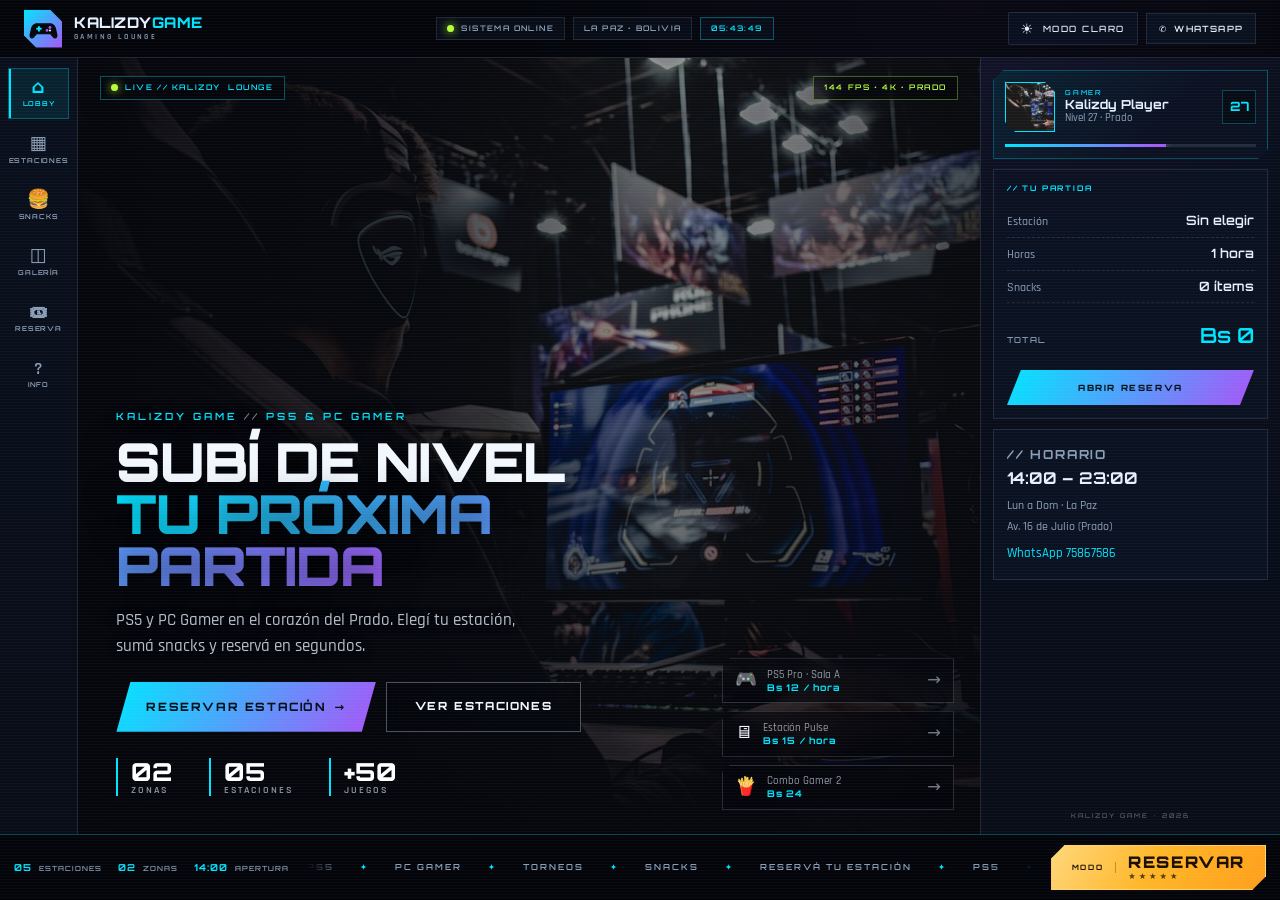
==== index.html @ 3ab49027 "Add files via upload" ====
<!DOCTYPE html>
<html lang="es">
<head>
  <meta charset="UTF-8">
  <meta name="viewport" content="width=device-width, initial-scale=1.0">
  <title>Kalizdy Game | PS5 &amp; PC Gamer</title>
  <meta name="description" content="Kalizdy Game: PS5 y PC Gamer en el Prado, La Paz. Reservá tu estación y sumá snacks.">

  <link rel="preconnect" href="https://fonts.googleapis.com">
  <link rel="preconnect" href="https://fonts.gstatic.com" crossorigin>
  <link href="https://fonts.googleapis.com/css2?family=Orbitron:wght@500;600;700;800;900&family=Rajdhani:wght@400;500;600;700&display=swap" rel="stylesheet">

  <!-- Estructura: index.html + styles.css + script.js -->
  <link rel="stylesheet" href="styles.css">
</head>
<body>

  <div class="lobby">

    <!-- ================= TOP BAR ================= -->
    <header class="lobby-top">
      <a class="brand lobby-brand" href="#" id="brandHome" aria-label="Kalizdy Game - Lobby">
        <span class="brand__mark" aria-hidden="true">
          <svg viewBox="0 0 48 48" width="48" height="48" role="img">
            <path d="M14 16h20c5 0 8.6 3.8 9.6 8.7l2 9.4c.9 4.2-3.4 7.2-6.6 4.2L34.4 33H13.6L9 38.3c-3.2 3-7.5 0-6.6-4.2l2-9.4C5.4 19.8 9 16 14 16Z" fill="#05070d"/>
            <rect x="12.5" y="23" width="9" height="3" rx="1.5" fill="#00e5ff"/>
            <rect x="15.5" y="20" width="3" height="9" rx="1.5" fill="#00e5ff"/>
            <circle cx="34" cy="22.5" r="2.2" fill="#a855f7"/>
            <circle cx="29.5" cy="27" r="2.2" fill="#a855f7"/>
            <circle cx="34" cy="27" r="1.6" fill="#e6f1ff"/>
          </svg>
        </span>
        <span class="brand__text">Kalizdy<span>Game</span> <small>Gaming Lounge</small></span>
      </a>

      <div class="lobby-top__status">
        <span class="top-chip"><i class="status-dot" aria-hidden="true"></i> SISTEMA ONLINE</span>
        <span class="top-chip top-chip--soft">LA PAZ · BOLIVIA</span>
        <span class="top-chip top-chip--clock" id="reloj">--:--:--</span>
      </div>

      <div class="lobby-top__actions">
        <button type="button" class="theme-toggle lobby-theme" id="themeToggle" aria-pressed="false">
          <span class="theme-toggle__icon" aria-hidden="true">☀</span>
          <span class="theme-toggle__label">Modo claro</span>
        </button>
        <a class="lobby-wa" href="https://wa.me/59175867586" target="_blank" rel="noopener">
          <span aria-hidden="true">✆</span>
          <span class="lobby-wa__text">WhatsApp</span>
        </a>
      </div>
    </header>

    <!-- ================= RAIL IZQUIERDO ================= -->
    <nav class="lobby-rail" aria-label="Menú principal del lobby">
      <button type="button" class="rail-btn is-active" data-panel="inicio" aria-pressed="true">
        <span class="rail-btn__icon" aria-hidden="true">⌂</span>
        <span class="rail-btn__label">Lobby</span>
      </button>

      <button type="button" class="rail-btn" data-panel="estaciones" aria-pressed="false">
        <span class="rail-btn__icon" aria-hidden="true">▦</span>
        <span class="rail-btn__label">Estaciones</span>
      </button>

      <button type="button" class="rail-btn" data-panel="snacks" aria-pressed="false">
        <span class="rail-btn__icon" aria-hidden="true">🍔</span>
        <span class="rail-btn__label">Snacks</span>
        <span class="rail-btn__badge" id="railSnackCount">0</span>
      </button>

      <button type="button" class="rail-btn" data-panel="galeria" aria-pressed="false">
        <span class="rail-btn__icon" aria-hidden="true">◫</span>
        <span class="rail-btn__label">Galería</span>
      </button>

      <button type="button" class="rail-btn" data-panel="reserva" aria-pressed="false">
        <span class="rail-btn__icon" aria-hidden="true">🎟</span>
        <span class="rail-btn__label">Reserva</span>
      </button>

      <button type="button" class="rail-btn" data-panel="info" aria-pressed="false">
        <span class="rail-btn__icon" aria-hidden="true">?</span>
        <span class="rail-btn__label">Info</span>
      </button>
    </nav>

    <!-- ================= ESCENARIO CENTRAL ================= -->
    <main class="lobby-stage" id="inicio">
      <div class="stage-bg" aria-hidden="true">
        <img src="hero.jpg" alt="">
        <span class="stage-bg__grid"></span>
      </div>

      <span class="stage-hud stage-hud--tl"><i class="status-dot"></i> LIVE // KALIZDY<span class="hud-extra"> LOUNGE</span></span>
      <span class="stage-hud stage-hud--tr">144 FPS · 4K · PRADO</span>

      <div class="stage-content">
        <p class="eyebrow">Kalizdy Game <span>//</span> PS5 &amp; PC Gamer</p>
        <h1>Subí de nivel<br><span class="grad">tu próxima partida</span></h1>
        <p class="stage-lead">
          PS5 y PC Gamer en el corazón del Prado. Elegí tu estación,
          sumá snacks y reservá en segundos.
        </p>

        <div class="stage-actions">
          <button type="button" class="btn btn--lg" data-open-panel="reserva">
            Reservar estación <span aria-hidden="true">→</span>
          </button>
          <button type="button" class="btn btn--ghost" data-open-panel="estaciones">
            Ver estaciones
          </button>
        </div>

        <ul class="stage-stats">
          <li><strong>02</strong><span>Zonas</span></li>
          <li><strong>05</strong><span>Estaciones</span></li>
          <li><strong>+50</strong><span>Juegos</span></li>
        </ul>
      </div>

      <!-- Accesos rápidos flotantes -->
      <div class="stage-quick" aria-label="Accesos rápidos">
        <button type="button" class="stage-quick__card" data-open-panel="estaciones">
          <span class="stage-quick__icon" aria-hidden="true">🎮</span>
          <span class="stage-quick__body">
            <small>PS5 Pro · Sala A</small>
            <strong>Bs 12 / hora</strong>
          </span>
          <span class="stage-quick__go" aria-hidden="true">→</span>
        </button>

        <button type="button" class="stage-quick__card" data-open-panel="estaciones">
          <span class="stage-quick__icon" aria-hidden="true">🖥</span>
          <span class="stage-quick__body">
            <small>Estación Pulse</small>
            <strong>Bs 15 / hora</strong>
          </span>
          <span class="stage-quick__go" aria-hidden="true">→</span>
        </button>

        <button type="button" class="stage-quick__card" data-open-panel="snacks">
          <span class="stage-quick__icon" aria-hidden="true">🍟</span>
          <span class="stage-quick__body">
            <small>Combo Gamer 2</small>
            <strong>Bs 24</strong>
          </span>
          <span class="stage-quick__go" aria-hidden="true">→</span>
        </button>
      </div>
    </main>

    <!-- ================= PANEL LATERAL DERECHO ================= -->
    <aside class="lobby-side" aria-label="Tu partida y datos del local">
      <section class="side-player">
        <div class="side-player__ava">
          <img src="hero.jpg" alt="">
        </div>
        <div class="side-player__meta">
          <small>GAMER</small>
          <strong>Kalizdy Player</strong>
          <span>Nivel 27 · Prado</span>
        </div>
        <span class="side-player__lvl" aria-hidden="true">27</span>
        <div class="side-player__xp" aria-hidden="true"><span style="width: 64%"></span></div>
      </section>

      <section class="side-block">
        <p class="side-block__title">// Tu partida</p>
        <ul class="side-order">
          <li><span>Estación</span><strong id="sideEstacion">Sin elegir</strong></li>
          <li><span>Horas</span><strong id="sideHoras">1 hora</strong></li>
          <li><span>Snacks</span><strong id="sideSnacks">0 ítems</strong></li>
          <li class="side-order__total"><span>Total</span><strong id="sideTotal">Bs 0</strong></li>
        </ul>
        <button type="button" class="btn btn--block side-block__cta" data-open-panel="reserva">
          Abrir reserva
        </button>
      </section>

      <section class="side-block side-block--hours">
        <p class="side-block__title">// Horario</p>
        <strong class="side-hours">14:00 – 23:00</strong>
        <p>Lun a Dom · La Paz</p>
        <p>Av. 16 de Julio (Prado)</p>
        <a href="https://wa.me/59175867586" target="_blank" rel="noopener">WhatsApp 75867586</a>
      </section>

      <p class="side-footer">KALIZDY GAME · 2026</p>
    </aside>

    <!-- ================= BARRA INFERIOR ================= -->
    <footer class="lobby-bottom">
      <div class="bottom-meta">
        <span><b>05</b> Estaciones</span>
        <span><b>02</b> Zonas</span>
        <span><b>14:00</b> Apertura</span>
      </div>

      <div class="bottom-ticker" aria-hidden="true">
        <div class="bottom-ticker__track">
          <span>PS5</span><i>✦</i><span>PC GAMER</span><i>✦</i><span>TORNEOS</span><i>✦</i><span>SNACKS</span><i>✦</i><span>RESERVÁ TU ESTACIÓN</span><i>✦</i>
          <span>PS5</span><i>✦</i><span>PC GAMER</span><i>✦</i><span>TORNEOS</span><i>✦</i><span>SNACKS</span><i>✦</i><span>RESERVÁ TU ESTACIÓN</span><i>✦</i>
        </div>
      </div>

      <button type="button" class="bottom-cta" data-open-panel="reserva">
        <span class="bottom-cta__side">Modo</span>
        <span class="bottom-cta__body">
          <span class="bottom-cta__main">Reservar</span>
          <span class="bottom-cta__stars" aria-hidden="true">★★★★★</span>
        </span>
      </button>
    </footer>

  </div>

  <!-- ================= CAPA DE PANELES ================= -->
  <div class="panel-layer" id="panelLayer" aria-hidden="true">
    <div class="panel-layer__backdrop" data-close-panel aria-hidden="true"></div>

    <!-- ---------- PANEL ESTACIONES ---------- -->
    <section class="panel panel--estaciones" id="panel-estaciones" role="dialog" aria-modal="true" aria-labelledby="panelEstacionesTitle" aria-hidden="true">
      <header class="panel__head">
        <div>
          <p class="eyebrow">01 <span>//</span> Selector</p>
          <h2 id="panelEstacionesTitle">Elegí tu <span class="grad">zona</span></h2>
        </div>
        <div class="panel__head-actions">
          <button type="button" class="panel__close" data-close-panel aria-label="Cerrar panel">×</button>
        </div>
      </header>

      <div class="panel__body">
        <div id="consolas">
          <div class="panel-toolbar">
            <div class="console-tabs" role="group" aria-label="Filtrar por tipo de consola">
              <button type="button" class="btn-console is-active" data-cat="all" aria-pressed="true">Todo</button>
              <button type="button" class="btn-console" data-cat="ps5" aria-pressed="false">PS5</button>
              <button type="button" class="btn-console" data-cat="pc" aria-pressed="false">PC Gamer</button>
            </div>

            <div class="zona-badge">
              <span class="zona-badge__icon" id="zonaIcon">🎲</span>
              <span class="zona-badge__text">
                <small>Zona seleccionada</small>
                <strong id="zonaLabel">Todas las estaciones</strong>
              </span>
            </div>
          </div>

          <div class="equipos-grid" id="equiposGrid">

            <article class="equipo-card" data-cat="ps5">
              <div class="equipo-card__media">
                <img src="ps5.jpg" alt="Jugadores con controles de PS5 frente a la pantalla" loading="lazy">
                <span class="equipo-card__tag tag--ps5">PS5</span>
                <span class="equipo-card__lvl">LVL 01</span>
              </div>
              <div class="equipo-card__body">
                <h3>PS5 Pro · Sala A</h3>
                <p>4K a 120 Hz, dos controles DualSense y sofá para dos jugadores.</p>
                <div class="equipo-card__foot">
                  <span class="precio"><span class="precio__cur">Bs</span> 12 <small>/ hora</small></span>
                </div>
                <div class="equipo-card__acciones">
                  <button type="button" class="btn-detalles" aria-expanded="false">Ficha <span class="btn-detalles__sign">+</span></button>
                  <button type="button" class="btn-alquilar" data-estacion="PS5 Pro · Sala A" data-precio="12">Alquilar hora</button>
                </div>
                <div class="equipo-detalles">
                  <div class="spec-grid">
                    <div class="spec"><span>Resolución</span><strong>4K · 120 Hz</strong></div>
                    <div class="spec"><span>Controles</span><strong>2 DualSense</strong></div>
                    <div class="spec"><span>Pantalla</span><strong>55" LED</strong></div>
                    <div class="spec"><span>Incluye</span><strong>1 juego a elección</strong></div>
                  </div>
                  <p class="equipo-detalles__nota">Ideal para FIFA, Spider-Man y juegos de historia.</p>
                </div>
              </div>
            </article>

            <article class="equipo-card" data-cat="ps5">
              <div class="equipo-card__media">
                <img src="ps5-setup.jpg" alt="Consola PS5 y monitor con Warzone" loading="lazy">
                <span class="equipo-card__tag tag--ps5">PS5</span>
                <span class="equipo-card__lvl">LVL 02</span>
              </div>
              <div class="equipo-card__body">
                <h3>PS5 Slim · Sala B</h3>
                <p>Setup compacto para partidas rápidas con amigos.</p>
                <div class="equipo-card__foot">
                  <span class="precio"><span class="precio__cur">Bs</span> 10 <small>/ hora</small></span>
                </div>
                <div class="equipo-card__acciones">
                  <button type="button" class="btn-detalles" aria-expanded="false">Ficha <span class="btn-detalles__sign">+</span></button>
                  <button type="button" class="btn-alquilar" data-estacion="PS5 Slim · Sala B" data-precio="10">Alquilar hora</button>
                </div>
                <div class="equipo-detalles">
                  <div class="spec-grid">
                    <div class="spec"><span>Resolución</span><strong>4K · 60 Hz</strong></div>
                    <div class="spec"><span>Controles</span><strong>2 DualSense</strong></div>
                    <div class="spec"><span>Pantalla</span><strong>43" LED</strong></div>
                    <div class="spec"><span>Incluye</span><strong>2 juegos de fiesta</strong></div>
                  </div>
                  <p class="equipo-detalles__nota">Perfecta para torneos de EA FC y Mortal Kombat.</p>
                </div>
              </div>
            </article>

            <article class="equipo-card" data-cat="pc">
              <div class="equipo-card__media">
                <img src="pc.jpg" alt="Setup de PC Gamer con dos monitores y RGB" loading="lazy">
                <span class="equipo-card__tag tag--pc">PC Gamer</span>
                <span class="equipo-card__lvl">LVL 03</span>
              </div>
              <div class="equipo-card__body">
                <h3>Estación Nova</h3>
                <p>La entrada perfecta al competitivo: fluido y listo para ranked.</p>
                <div class="equipo-card__foot">
                  <span class="precio"><span class="precio__cur">Bs</span> 8 <small>/ hora</small></span>
                </div>
                <div class="equipo-card__acciones">
                  <button type="button" class="btn-detalles" aria-expanded="false">Ficha <span class="btn-detalles__sign">+</span></button>
                  <button type="button" class="btn-alquilar" data-estacion="Estación Nova" data-precio="8">Alquilar hora</button>
                </div>
                <div class="equipo-detalles">
                  <div class="spec-grid">
                    <div class="spec"><span>Procesador</span><strong>Intel i5-13400F</strong></div>
                    <div class="spec"><span>Gráfica</span><strong>RTX 4060 8 GB</strong></div>
                    <div class="spec"><span>Memoria</span><strong>16 GB DDR5</strong></div>
                    <div class="spec"><span>Monitor</span><strong>24" · 165 Hz</strong></div>
                  </div>
                  <p class="equipo-detalles__nota">Incluye teclado mecánico, mouse 8K y headset.</p>
                </div>
              </div>
            </article>

            <article class="equipo-card" data-cat="pc">
              <div class="equipo-card__media">
                <img src="torneos.jpg" alt="Jugadores compitiendo en PCs en red" loading="lazy">
                <span class="equipo-card__tag tag--pc">PC Gamer</span>
                <span class="equipo-card__lvl">LVL 04</span>
              </div>
              <div class="equipo-card__body">
                <h3>Estación Titan</h3>
                <p>Potencia extra para shooters y battle royale sin perder fluidez.</p>
                <div class="equipo-card__foot">
                  <span class="precio"><span class="precio__cur">Bs</span> 12 <small>/ hora</small></span>
                </div>
                <div class="equipo-card__acciones">
                  <button type="button" class="btn-detalles" aria-expanded="false">Ficha <span class="btn-detalles__sign">+</span></button>
                  <button type="button" class="btn-alquilar" data-estacion="Estación Titan" data-precio="12">Alquilar hora</button>
                </div>
                <div class="equipo-detalles">
                  <div class="spec-grid">
                    <div class="spec"><span>Procesador</span><strong>Intel i7-13700F</strong></div>
                    <div class="spec"><span>Gráfica</span><strong>RTX 4070 12 GB</strong></div>
                    <div class="spec"><span>Memoria</span><strong>32 GB DDR5</strong></div>
                    <div class="spec"><span>Monitor</span><strong>27" · 240 Hz</strong></div>
                  </div>
                  <p class="equipo-detalles__nota">Incluye teclado mecánico, mouse 8K y headset.</p>
                </div>
              </div>
            </article>

            <article class="equipo-card" data-cat="pc">
              <div class="equipo-card__media">
                <img src="hero.jpg" alt="Gamer con headset en una PC de alto rendimiento" loading="lazy">
                <span class="equipo-card__tag tag--pc">PC Gamer</span>
                <span class="equipo-card__lvl">LVL 05</span>
              </div>
              <div class="equipo-card__body">
                <h3>Estación Pulse</h3>
                <p>El setup de los que no aceptan ni un frame de lag.</p>
                <div class="equipo-card__foot">
                  <span class="precio"><span class="precio__cur">Bs</span> 15 <small>/ hora</small></span>
                </div>
                <div class="equipo-card__acciones">
                  <button type="button" class="btn-detalles" aria-expanded="false">Ficha <span class="btn-detalles__sign">+</span></button>
                  <button type="button" class="btn-alquilar" data-estacion="Estación Pulse" data-precio="15">Alquilar hora</button>
                </div>
                <div class="equipo-detalles">
                  <div class="spec-grid">
                    <div class="spec"><span>Procesador</span><strong>Intel i9-14900F</strong></div>
                    <div class="spec"><span>Gráfica</span><strong>RTX 4080 16 GB</strong></div>
                    <div class="spec"><span>Memoria</span><strong>32 GB DDR5</strong></div>
                    <div class="spec"><span>Monitor</span><strong>27" · 360 Hz</strong></div>
                  </div>
                  <p class="equipo-detalles__nota">Incluye teclado óptico, mouse 8K y headset premium.</p>
                </div>
              </div>
            </article>

          </div>
        </div>
      </div>
    </section>

    <!-- ---------- PANEL SNACKS ---------- -->
    <section class="panel panel--snacks" id="panel-snacks" role="dialog" aria-modal="true" aria-labelledby="panelSnacksTitle" aria-hidden="true">
      <header class="panel__head">
        <div>
          <p class="eyebrow">02 <span>//</span> Snack Bar</p>
          <h2 id="panelSnacksTitle">Combo <span class="grad">Snacks</span></h2>
        </div>
        <div class="panel__head-actions">
          <div class="snack-summary" aria-live="polite">
            <span class="snack-summary__icon" aria-hidden="true">🛒</span>
            <span class="snack-summary__items"><strong id="snackCount">0</strong> ítems</span>
            <span class="snack-summary__total" id="snackTotal">Bs 0</span>
          </div>
          <button type="button" class="panel__close" data-close-panel aria-label="Cerrar panel">×</button>
        </div>
      </header>

      <div class="panel__body">
        <p class="panel-lead">Sumá bebidas y combos a tu mesa. El total se actualiza al instante.</p>

        <div class="snacks-layout">
          <div class="snacks-grid">

            <article class="snack" data-id="combo-gamer-1" data-price="18">
              <span class="snack__icon" aria-hidden="true">🍔</span>
              <div class="snack__info">
                <h3>Combo Gamer 1</h3>
                <p>Hamburguesa + refresco</p>
              </div>
              <span class="snack__price">Bs 18</span>
              <div class="snack__controls">
                <button type="button" class="qty-btn" data-action="minus" aria-label="Quitar Combo Gamer 1">−</button>
                <span class="qty" data-qty>0</span>
                <button type="button" class="qty-btn qty-btn--plus" data-action="plus" aria-label="Agregar Combo Gamer 1">+</button>
              </div>
            </article>

            <article class="snack" data-id="combo-gamer-2" data-price="24">
              <span class="snack__icon" aria-hidden="true">🍟</span>
              <div class="snack__info">
                <h3>Combo Gamer 2</h3>
                <p>Hamburguesa + papas + refresco</p>
              </div>
              <span class="snack__price">Bs 24</span>
              <div class="snack__controls">
                <button type="button" class="qty-btn" data-action="minus" aria-label="Quitar Combo Gamer 2">−</button>
                <span class="qty" data-qty>0</span>
                <button type="button" class="qty-btn qty-btn--plus" data-action="plus" aria-label="Agregar Combo Gamer 2">+</button>
              </div>
            </article>

            <article class="snack" data-id="combo-gamer-3" data-price="30">
              <span class="snack__icon" aria-hidden="true">🍗</span>
              <div class="snack__info">
                <h3>Combo Gamer 3</h3>
                <p>Alitas + papas + refresco</p>
              </div>
              <span class="snack__price">Bs 30</span>
              <div class="snack__controls">
                <button type="button" class="qty-btn" data-action="minus" aria-label="Quitar Combo Gamer 3">−</button>
                <span class="qty" data-qty>0</span>
                <button type="button" class="qty-btn qty-btn--plus" data-action="plus" aria-label="Agregar Combo Gamer 3">+</button>
              </div>
            </article>

            <article class="snack" data-id="nachos" data-price="12">
              <span class="snack__icon" aria-hidden="true">🧀</span>
              <div class="snack__info">
                <h3>Nachos Kalizdy</h3>
                <p>Queso, jalapeños y guacamole</p>
              </div>
              <span class="snack__price">Bs 12</span>
              <div class="snack__controls">
                <button type="button" class="qty-btn" data-action="minus" aria-label="Quitar Nachos Kalizdy">−</button>
                <span class="qty" data-qty>0</span>
                <button type="button" class="qty-btn qty-btn--plus" data-action="plus" aria-label="Agregar Nachos Kalizdy">+</button>
              </div>
            </article>

            <article class="snack" data-id="refresco" data-price="5">
              <span class="snack__icon" aria-hidden="true">🥤</span>
              <div class="snack__info">
                <h3>Refresco</h3>
                <p>Vaso grande con hielo</p>
              </div>
              <span class="snack__price">Bs 5</span>
              <div class="snack__controls">
                <button type="button" class="qty-btn" data-action="minus" aria-label="Quitar Refresco">−</button>
                <span class="qty" data-qty>0</span>
                <button type="button" class="qty-btn qty-btn--plus" data-action="plus" aria-label="Agregar Refresco">+</button>
              </div>
            </article>

            <article class="snack" data-id="cafe" data-price="3">
              <span class="snack__icon" aria-hidden="true">☕</span>
              <div class="snack__info">
                <h3>Café</h3>
                <p>Caliente o frío, para la madrugada</p>
              </div>
              <span class="snack__price">Bs 3</span>
              <div class="snack__controls">
                <button type="button" class="qty-btn" data-action="minus" aria-label="Quitar Café">−</button>
                <span class="qty" data-qty>0</span>
                <button type="button" class="qty-btn qty-btn--plus" data-action="plus" aria-label="Agregar Café">+</button>
              </div>
            </article>

          </div>

          <aside class="pedido-lateral" aria-live="polite">
            <p class="pedido-lateral__title"><i class="status-dot" aria-hidden="true"></i> Tu pedido</p>
            <ul class="pedido-lateral__list" id="pedidoSnacksLista">
              <li class="pedido-lateral__empty">Todavía no elegiste snacks.</li>
            </ul>
            <div class="pedido-lateral__total">
              <span>Total snacks</span>
              <strong id="pedidoSnacksTotal">Bs 0</strong>
            </div>
            <button type="button" class="btn btn--block" data-open-panel="reserva">Ir a reservar</button>
          </aside>
        </div>

        <p class="snacks-note">El total de snacks se paga al momento de la reserva.</p>
      </div>
    </section>

    <!-- ---------- PANEL GALERÍA ---------- -->
    <section class="panel panel--galeria" id="panel-galeria" role="dialog" aria-modal="true" aria-labelledby="panelGaleriaTitle" aria-hidden="true">
      <header class="panel__head">
        <div>
          <p class="eyebrow">03 <span>//</span> Galería</p>
          <h2 id="panelGaleriaTitle">Conocé <span class="grad">Kalizdy Game</span></h2>
        </div>
        <div class="panel__head-actions">
          <div class="carrusel__meta" aria-live="polite">
            <span id="slideActual">01</span> <i>/</i> <span id="slideTotal">05</span>
          </div>
          <button type="button" class="panel__close" data-close-panel aria-label="Cerrar panel">×</button>
        </div>
      </header>

      <div class="panel__body panel__body--galeria">
        <div class="carrusel" id="carrusel">
          <div class="carrusel__viewport">

            <article class="slide is-active">
              <img src="ps5.jpg" alt="Zona PS5 con dos jugadores y controles DualSense">
              <span class="slide__scan"></span>
              <div class="slide__caption">
                <span class="slide__index">01</span>
                <h3>Zona PS5</h3>
                <p>Dos controles, pantalla grande y tu FIFA de siempre.</p>
              </div>
            </article>

            <article class="slide">
              <img src="ps5-setup.jpg" alt="Consola PS5 con monitor y Warzone">
              <span class="slide__scan"></span>
              <div class="slide__caption">
                <span class="slide__index">02</span>
                <h3>Setup PS5</h3>
                <p>Warzone, 4K y sillón para la escuadra completa.</p>
              </div>
            </article>

            <article class="slide">
              <img src="pc.jpg" alt="Setup de PC Gamer con dos monitores y luces RGB">
              <span class="slide__scan"></span>
              <div class="slide__caption">
                <span class="slide__index">03</span>
                <h3>PC Gamer</h3>
                <p>Monitores de 240 Hz, teclado mecánico y RGB.</p>
              </div>
            </article>

            <article class="slide">
              <img src="torneos.jpg" alt="Jugadores compitiendo en una LAN">
              <span class="slide__scan"></span>
              <div class="slide__caption">
                <span class="slide__index">04</span>
                <h3>Torneos</h3>
                <p>Noches de LAN y competencia en pleno Prado.</p>
              </div>
            </article>

            <article class="slide">
              <img src="snacks.jpg" alt="Hamburguesas y refrescos del snack bar">
              <span class="slide__scan"></span>
              <div class="slide__caption">
                <span class="slide__index">05</span>
                <h3>Snack Bar</h3>
                <p>Combos, bebidas y energía para la madrugada.</p>
              </div>
            </article>

          </div>

          <button type="button" class="carrusel__btn carrusel__btn--prev" id="prevSlide" aria-label="Imagen anterior">‹</button>
          <button type="button" class="carrusel__btn carrusel__btn--next" id="nextSlide" aria-label="Imagen siguiente">›</button>

          <div class="carrusel__footer">
            <div class="carrusel__dots" id="carruselDots"></div>
            <div class="carrusel__progress"><span id="carruselProgress"></span></div>
          </div>
        </div>
      </div>
    </section>

    <!-- ---------- PANEL RESERVA ---------- -->
    <section class="panel panel--reserva" id="panel-reserva" role="dialog" aria-modal="true" aria-labelledby="panelReservaTitle" aria-hidden="true">
      <header class="panel__head">
        <div>
          <p class="eyebrow">04 <span>//</span> Reserva</p>
          <h2 id="panelReservaTitle">Asegurá tu <span class="grad">lugar</span></h2>
        </div>
        <div class="panel__head-actions">
          <button type="button" class="panel__close" data-close-panel aria-label="Cerrar panel">×</button>
        </div>
      </header>

      <div class="panel__body">
        <div class="reserva">

          <div class="reserva__info">
            <p class="eyebrow">// Check-in</p>
            <p class="reserva__lead">
              Elegí consola, fecha y hora. Te confirmamos la reserva al instante
              y te esperamos con el setup listo.
            </p>

            <ul class="reserva__list">
              <li><span aria-hidden="true">▸</span> Confirmación inmediata</li>
              <li><span aria-hidden="true">▸</span> Cambios gratis hasta 2 horas antes</li>
              <li><span aria-hidden="true">▸</span> Snacks y bebidas en el local</li>
            </ul>

            <div class="reserva__hours">
              <span>Horario</span>
              <strong>Lun a Dom · 14:00 – 23:00</strong>
            </div>

            <a class="btn btn--ghost reserva__wa" href="https://wa.me/59175867586" target="_blank" rel="noopener">
              WhatsApp 75867586
            </a>
          </div>

          <form class="reserva__form" id="reservaForm" novalidate>
            <div class="form-fields">
            <p class="form-title"><i class="status-dot" aria-hidden="true"></i> Calculadora de reserva</p>

            <div class="field">
              <label for="nombre">Nombre</label>
              <input type="text" id="nombre" name="nombre" placeholder="Tu nombre" autocomplete="name" maxlength="40" required>
              <span class="field-error" data-error-for="nombre"></span>
            </div>

            <div class="field">
              <label for="celular">Celular / WhatsApp</label>
              <input type="tel" id="celular" name="celular" placeholder="Ej. 75867586" inputmode="numeric" pattern="[0-9]*" maxlength="11" autocomplete="tel" required>
              <span class="field-hint">Solo números · 8 dígitos (o 591 + 8 dígitos).</span>
              <span class="field-error" data-error-for="celular"></span>
            </div>

            <div class="field">
              <label for="estacion">Estación</label>
              <select id="estacion" name="estacion" required>
                <option value="">Elegí una estación</option>
                <optgroup label="PS5">
                  <option value="PS5 Pro · Sala A">PS5 Pro · Sala A</option>
                  <option value="PS5 Slim · Sala B">PS5 Slim · Sala B</option>
                </optgroup>
                <optgroup label="PC Gamer">
                  <option value="Estación Nova">Estación Nova</option>
                  <option value="Estación Titan">Estación Titan</option>
                  <option value="Estación Pulse">Estación Pulse</option>
                </optgroup>
              </select>
              <span class="field-error" data-error-for="estacion"></span>
            </div>

            <div class="field">
              <label for="horas">Horas de reserva</label>
              <div class="horas-control">
                <button type="button" class="horas-btn" id="horasMenos" aria-label="Quitar una hora">−</button>
                <input type="number" id="horas" name="horas" min="1" max="6" step="1" value="1" required>
                <button type="button" class="horas-btn" id="horasMas" aria-label="Agregar una hora">+</button>
                <span class="horas-precio" id="precioHoraVista">Bs 0 / hora</span>
              </div>
              <span class="field-error" data-error-for="horas"></span>
            </div>

            <div class="field-row">
              <div class="field">
                <label for="fecha">Fecha</label>
                <input type="date" id="fecha" name="fecha" required>
                <span class="field-error" data-error-for="fecha"></span>
              </div>
              <div class="field">
                <label for="hora">Hora</label>
                <select id="hora" name="hora" required>
                  <option value="">Elegí</option>
                  <option value="14:00">14:00</option>
                  <option value="15:00">15:00</option>
                  <option value="16:00">16:00</option>
                  <option value="17:00">17:00</option>
                  <option value="18:00">18:00</option>
                  <option value="19:00">19:00</option>
                  <option value="20:00">20:00</option>
                  <option value="21:00">21:00</option>
                  <option value="22:00">22:00</option>
                </select>
                <span class="field-error" data-error-for="hora"></span>
              </div>
            </div>

            <div class="field">
              <label for="personas">Personas</label>
              <select id="personas" name="personas">
                <option value="1">1 persona</option>
                <option value="2">2 personas</option>
                <option value="3">3 personas</option>
                <option value="4">4 personas</option>
                <option value="5">5 personas</option>
                <option value="6">6 personas</option>
              </select>
              <span class="field-error" data-error-for="personas"></span>
            </div>
            </div>

            <div class="pedido" id="pedidoReserva">
              <p class="pedido__title"><i class="status-dot" aria-hidden="true"></i> Resumen de pedido</p>

              <ul class="pedido__list">
                <li><span>Estación</span><strong id="resumenEstacion">—</strong></li>
                <li><span>Fecha</span><strong id="resumenFecha">—</strong></li>
                <li><span>Hora</span><strong id="resumenHora">—</strong></li>
                <li><span>Personas</span><strong id="resumenPersonas">—</strong></li>
                <li><span>Horas</span><strong id="resumenHoras">—</strong></li>
                <li><span>Precio / hora</span><strong id="resumenPrecio">Bs 0</strong></li>
                <li><span>Subtotal estación</span><strong id="resumenSubtotalEstacion">Bs 0</strong></li>
              </ul>

              <div class="pedido__snacks">
                <p class="pedido__subtitle">Snacks</p>
                <ul id="resumenSnacksLista">
                  <li class="pedido__empty">Sin snacks seleccionados.</li>
                </ul>
                <div class="pedido__line">
                  <span>Total snacks</span>
                  <strong id="resumenTotalSnacks">Bs 0</strong>
                </div>
              </div>

              <div class="pedido__total">
                <span>Total a pagar</span>
                <strong id="resumenTotalGeneral">Bs 0</strong>
              </div>

              <div class="reserva__actions">
                <button type="submit" class="btn btn--block" id="btnConfirmarReserva">Confirmar reserva</button>
                <button type="reset" class="btn btn--ghost" id="reservaReset">Limpiar</button>
              </div>
            </div>

            <p class="form-error" id="formError" role="alert"></p>
          </form>

        </div>
      </div>
    </section>

    <!-- ---------- PANEL INFO ---------- -->
    <section class="panel panel--info" id="panel-info" role="dialog" aria-modal="true" aria-labelledby="panelInfoTitle" aria-hidden="true">
      <header class="panel__head">
        <div>
          <p class="eyebrow">05 <span>//</span> Info</p>
          <h2 id="panelInfoTitle">Todo sobre <span class="grad">Kalizdy</span></h2>
        </div>
        <div class="panel__head-actions">
          <button type="button" class="panel__close" data-close-panel aria-label="Cerrar panel">×</button>
        </div>
      </header>

      <div class="panel__body">
        <div class="info-layout">
          <div class="info-main">
            <div class="info-cards">
              <article class="info-card">
                <span>01</span>
                <h3>Horario</h3>
                <p>Lun a Dom<br>14:00 – 23:00</p>
              </article>

              <article class="info-card">
                <span>02</span>
                <h3>Ubicación</h3>
                <p>Av. 16 de Julio (Prado)<br>La Paz, Bolivia</p>
              </article>

              <article class="info-card">
                <span>03</span>
                <h3>Contacto</h3>
                <p>WhatsApp 75867586<br>@kalizdygame</p>
              </article>
            </div>

            <div class="faq">
              <h3 class="faq__title">Preguntas frecuentes</h3>

              <div class="faq-item">
                <button type="button" class="faq-q" aria-expanded="false">
                  ¿Necesito reservar antes de ir?
                  <span class="faq-q__sign" aria-hidden="true">+</span>
                </button>
                <div class="faq-a">
                  <p>No es obligatorio, pero reservar asegura tu estación y evita esperas, sobre todo los fines de semana.</p>
                </div>
              </div>

              <div class="faq-item">
                <button type="button" class="faq-q" aria-expanded="false">
                  ¿Cómo se calcula el precio?
                  <span class="faq-q__sign" aria-hidden="true">+</span>
                </button>
                <div class="faq-a">
                  <p>El total es la tarifa por hora de la estación multiplicada por las horas reservadas, más los snacks que agregues.</p>
                </div>
              </div>

              <div class="faq-item">
                <button type="button" class="faq-q" aria-expanded="false">
                  ¿Puedo cambiar o cancelar mi reserva?
                  <span class="faq-q__sign" aria-hidden="true">+</span>
                </button>
                <div class="faq-a">
                  <p>Sí, podés cambiarla o cancelarla sin costo hasta 2 horas antes del horario reservado.</p>
                </div>
              </div>

              <div class="faq-item">
                <button type="button" class="faq-q" aria-expanded="false">
                  ¿Cuántas personas pueden jugar?
                  <span class="faq-q__sign" aria-hidden="true">+</span>
                </button>
                <div class="faq-a">
                  <p>Cada estación admite hasta 6 personas. Las salas PS5 incluyen dos controles DualSense.</p>
                </div>
              </div>
            </div>
          </div>

          <aside class="info-aside">
            <p class="side-block__title">// Cómo funciona</p>

            <ol class="info-steps">
              <li><b>01</b><span>Elegí estación y horas en la calculadora.</span></li>
              <li><b>02</b><span>Sumá combos y snacks a tu pedido.</span></li>
              <li><b>03</b><span>Confirmá y enviá la reserva por WhatsApp.</span></li>
            </ol>

            <button type="button" class="btn btn--block" data-open-panel="reserva">Ir a reservar</button>
          </aside>
        </div>
      </div>
    </section>
  </div>

  <!-- ================= MODAL DE CONFIRMACIÓN ================= -->
  <div class="modal" id="modalReserva" role="dialog" aria-modal="true" aria-labelledby="modalTitulo" aria-hidden="true">
    <div class="modal__backdrop" id="modalBackdrop"></div>

    <div class="modal__dialog">
      <button type="button" class="modal__close" id="modalCerrar" aria-label="Cerrar">×</button>

      <p class="eyebrow">// Confirmación</p>
      <h3 id="modalTitulo">Confirmá tu reserva</h3>
      <p class="modal__lead">Verificá el detalle antes de procesar el pago.</p>

      <div class="modal__timer" id="modalTimerBox">
        <span>Tiempo restante</span>
        <strong id="modalTimer">00:30</strong>
      </div>
      <div class="modal__progress"><span id="modalProgress"></span></div>

      <ul class="modal__list">
        <li><span>Estación</span><strong id="modalEstacion">—</strong></li>
        <li><span>Horas</span><strong id="modalHoras">—</strong></li>
        <li><span>Precio / hora</span><strong id="modalPrecio">—</strong></li>
        <li><span>Subtotal estación</span><strong id="modalSubtotal">—</strong></li>
        <li><span>Total snacks</span><strong id="modalTotalSnacks">—</strong></li>
      </ul>

      <ul class="modal__snacks" id="modalSnacksLista"></ul>

      <div class="modal__total">
        <span>Total a pagar</span>
        <strong id="modalTotal">—</strong>
      </div>

      <div class="modal__actions">
        <button type="button" class="btn btn--ghost" id="modalCancelar">Cancelar</button>
        <button type="button" class="btn" id="modalConfirmar">Procesar pago</button>
      </div>
    </div>
  </div>

  <!-- ================= TOAST ================= -->
  <div class="toast" id="toast" role="status" aria-live="polite"></div>

  <script src="https://code.jquery.com/jquery-3.7.1.min.js"></script>
  <script src="script.js"></script>
</body>
</html>
---- styles.css ----
/* =========================================================
   KALIZDY GAME — PS5 & PC GAMER
   Diseño Web II · UPDS 2026
   Estética HUD / esports
   ========================================================= */

/* ---------- Variables ---------- */
:root {
  --bg: #04060c;
  --bg-2: #080d18;
  --panel: #0a1120;
  --panel-2: #0d1628;
  --input-bg: #060b14;
  --surface: rgba(11, 18, 34, 0.86);
  --surface-2: rgba(18, 29, 50, 0.86);
  --text: #e6f1ff;
  --muted: #8ba0b8;
  --accent: #00e5ff;
  --accent-2: #a855f7;
  --accent-3: #ff2e63;
  --lime: #b6ff3b;
  --accent-contrast: #031018;
  --border: rgba(0, 229, 255, 0.28);
  --border-soft: rgba(139, 160, 184, 0.18);
  --header-bg: rgba(4, 6, 12, 0.86);
  --topbar-bg: rgba(0, 0, 0, 0.45);
  --glow: rgba(0, 229, 255, 0.28);
  --glow-2: rgba(168, 85, 247, 0.25);
  --shadow: 0 30px 80px rgba(0, 0, 0, 0.6);
  --scan-opacity: 0.055;
  --scan-color: 255, 255, 255;
  --radius: 2px;
  --font-title: "Orbitron", system-ui, sans-serif;
  --font-body: "Rajdhani", system-ui, sans-serif;
  color-scheme: dark;
}

body.theme-light {
  --bg: #e8eef7;
  --bg-2: #f5f9ff;
  --panel: #ffffff;
  --panel-2: #eef4fc;
  --input-bg: #ffffff;
  --surface: rgba(255, 255, 255, 0.88);
  --surface-2: rgba(226, 235, 247, 0.9);
  --text: #07101f;
  --muted: #52657e;
  --accent: #007e9e;
  --accent-2: #6d28d9;
  --accent-3: #cf1f4b;
  --lime: #3f6b06;
  --accent-contrast: #ffffff;
  --border: rgba(0, 126, 158, 0.32);
  --border-soft: rgba(7, 16, 31, 0.15);
  --header-bg: rgba(232, 238, 247, 0.9);
  --topbar-bg: rgba(255, 255, 255, 0.55);
  --glow: rgba(0, 126, 158, 0.18);
  --glow-2: rgba(109, 40, 217, 0.15);
  --shadow: 0 26px 70px rgba(7, 16, 31, 0.14);
  --scan-opacity: 0.025;
  --scan-color: 0, 0, 0;
  color-scheme: light;
}

/* ---------- Base ---------- */
* { box-sizing: border-box; }

html {
  scroll-behavior: smooth;
  scrollbar-color: var(--accent) var(--bg);
}

body {
  margin: 0;
  min-height: 100vh;
  font-family: var(--font-body);
  font-size: 1.02rem;
  font-weight: 500;
  color: var(--text);
  background:
    radial-gradient(900px 600px at 85% -10%, var(--glow-2), transparent 62%),
    radial-gradient(700px 500px at -5% 20%, var(--glow), transparent 60%),
    var(--bg);
  line-height: 1.55;
  overflow-x: hidden;
  transition: background-color 0.3s ease, color 0.3s ease;
}

/* Scanlines globales */
body::after {
  content: "";
  position: fixed;
  inset: 0;
  z-index: 9999;
  pointer-events: none;
  background: repeating-linear-gradient(
    180deg,
    rgba(var(--scan-color), var(--scan-opacity)) 0,
    rgba(var(--scan-color), var(--scan-opacity)) 1px,
    transparent 1px,
    transparent 3px
  );
  opacity: 0.55;
}

h1, h2, h3, strong, .brand__text, .nav, .eyebrow, .btn, .btn-console,
.precio, .snack__price, .snack-summary, .carrusel__meta, .topbar,
.theme-toggle, .field label, .resumen__title {
  font-family: var(--font-title);
}

h1, h2, h3 { text-transform: uppercase; letter-spacing: 0.2px; }

a { color: inherit; text-decoration: none; }

img { display: block; max-width: 100%; }

button, input, select { font: inherit; }

button { color: inherit; }

::selection {
  background: var(--accent);
  color: var(--accent-contrast);
}

:focus-visible {
  outline: 2px solid var(--accent);
  outline-offset: 3px;
}

/* ---------- Utilidades ---------- */
.grad {
  background: linear-gradient(100deg, var(--accent) 0%, var(--accent-2) 55%, var(--accent-3) 100%);
  background-size: 200% auto;
  -webkit-background-clip: text;
  background-clip: text;
  color: transparent;
  animation: gradientShift 6s linear infinite;
}

.status-dot {
  display: inline-block;
  width: 7px;
  height: 7px;
  border-radius: 50%;
  background: var(--lime);
  box-shadow: 0 0 10px var(--lime);
  animation: blink 1.8s ease-in-out infinite;
}

/* ---------- Topbar ---------- */
.topbar {
  display: flex;
  align-items: center;
  justify-content: space-between;
  gap: 16px;
  padding: 6px clamp(18px, 5vw, 64px);
  font-size: 0.6rem;
  letter-spacing: 2.4px;
  text-transform: uppercase;
  color: var(--muted);
  background: var(--topbar-bg);
  border-bottom: 1px solid var(--border-soft);
}

.topbar__status {
  display: inline-flex;
  align-items: center;
  gap: 8px;
  color: var(--text);
}

.topbar__clock { color: var(--accent); }

/* ---------- Header ---------- */
.site-header {
  position: sticky;
  top: 0;
  z-index: 80;
  display: flex;
  align-items: center;
  justify-content: space-between;
  gap: 24px;
  padding: 12px clamp(18px, 5vw, 64px);
  background: var(--header-bg);
  backdrop-filter: blur(16px);
  border-bottom: 1px solid var(--border);
  transition: background-color 0.3s ease, border-color 0.3s ease;
}

.brand {
  display: flex;
  align-items: center;
  gap: 12px;
  flex-shrink: 0;
}

.brand__mark {
  display: grid;
  place-items: center;
  width: 44px;
  height: 44px;
  background: linear-gradient(135deg, var(--accent), var(--accent-2));
  clip-path: polygon(0 0, calc(100% - 12px) 0, 100% 12px, 100% 100%, 12px 100%, 0 calc(100% - 12px));
  filter: drop-shadow(0 0 14px var(--glow));
}

.brand__mark svg { width: 36px; height: 36px; }

.brand__text {
  font-size: 1.02rem;
  font-weight: 800;
  line-height: 1.1;
  letter-spacing: 0.5px;
  text-transform: uppercase;
}

.brand__text span { color: var(--accent); }

.brand__text small {
  display: block;
  margin-top: 2px;
  font-family: var(--font-body);
  font-size: 0.62rem;
  font-weight: 600;
  letter-spacing: 3px;
  color: var(--muted);
}

.nav {
  display: flex;
  align-items: center;
  gap: clamp(14px, 2.2vw, 30px);
  font-size: 0.68rem;
  font-weight: 600;
  letter-spacing: 1.6px;
  text-transform: uppercase;
  color: var(--muted);
}

.nav a {
  position: relative;
  padding: 6px 0;
  transition: color 0.2s ease;
}

.nav a b {
  margin-right: 5px;
  font-weight: 600;
  color: var(--accent);
  opacity: 0.75;
}

.nav a::after {
  content: "";
  position: absolute;
  left: 0;
  bottom: 0;
  width: 0;
  height: 1px;
  background: var(--accent);
  box-shadow: 0 0 8px var(--accent);
  transition: width 0.25s ease;
}

.nav a:hover { color: var(--text); }
.nav a:hover::after { width: 100%; }

.header-actions {
  display: flex;
  align-items: center;
  gap: 10px;
}

/* ---------- Theme toggle ---------- */
.theme-toggle {
  display: inline-flex;
  align-items: center;
  gap: 8px;
  padding: 8px 14px;
  border: 1px solid var(--border-soft);
  border-radius: var(--radius);
  background: var(--surface);
  font-size: 0.62rem;
  letter-spacing: 1.5px;
  text-transform: uppercase;
  white-space: nowrap;
  cursor: pointer;
  transition: border-color 0.2s ease, color 0.2s ease, background-color 0.2s ease;
}

.theme-toggle:hover {
  border-color: var(--accent);
  color: var(--accent);
}

.theme-toggle__icon { font-size: 0.9rem; line-height: 1; }

/* ---------- Botones ---------- */
.btn {
  position: relative;
  display: inline-flex;
  align-items: center;
  justify-content: center;
  gap: 8px;
  padding: 14px 28px;
  border: 0;
  border-radius: 0;
  font-size: 0.7rem;
  font-weight: 800;
  letter-spacing: 1.6px;
  text-transform: uppercase;
  color: var(--accent-contrast);
  cursor: pointer;
  background: linear-gradient(120deg, var(--accent), var(--accent-2));
  clip-path: polygon(14px 0, 100% 0, calc(100% - 14px) 100%, 0 100%);
  transition: transform 0.2s ease, filter 0.2s ease;
}

.btn:hover {
  transform: translateY(-2px);
  filter: brightness(1.1) drop-shadow(0 0 16px var(--glow));
}

.btn--sm { padding: 10px 20px; font-size: 0.62rem; }

.btn--ghost {
  color: var(--text);
  background: transparent;
  border: 1px solid var(--border-soft);
  clip-path: none;
}

.btn--ghost:hover {
  border-color: var(--accent);
  color: var(--accent);
  background: var(--surface);
  filter: none;
}

.btn--block { width: 100%; }

/* ---------- Hero ---------- */
.hero {
  position: relative;
  padding: clamp(50px, 7vw, 96px) clamp(18px, 5vw, 64px) clamp(56px, 8vw, 104px);
  overflow: hidden;
}

.hero::before {
  content: "";
  position: absolute;
  inset: 0;
  background-image:
    linear-gradient(rgba(0, 229, 255, 0.055) 1px, transparent 1px),
    linear-gradient(90deg, rgba(0, 229, 255, 0.055) 1px, transparent 1px);
  background-size: 54px 54px;
  mask-image: radial-gradient(75% 75% at 50% 35%, #000 15%, transparent 82%);
  pointer-events: none;
}

body.theme-light .hero::before {
  background-image:
    linear-gradient(rgba(0, 126, 158, 0.08) 1px, transparent 1px),
    linear-gradient(90deg, rgba(0, 126, 158, 0.08) 1px, transparent 1px);
}

.hero::after {
  content: "";
  position: absolute;
  top: -30%;
  right: -10%;
  width: 60%;
  height: 120%;
  background: radial-gradient(circle, var(--glow-2), transparent 65%);
  pointer-events: none;
}

.hero__inner {
  position: relative;
  z-index: 1;
  max-width: 1180px;
  margin: 0 auto;
  display: grid;
  grid-template-columns: 1.02fr 0.98fr;
  gap: clamp(34px, 5vw, 74px);
  align-items: center;
}

.eyebrow {
  margin: 0 0 14px;
  font-size: 0.62rem;
  font-weight: 600;
  letter-spacing: 3px;
  text-transform: uppercase;
  color: var(--accent);
}

.eyebrow span { color: var(--muted); }

.hero h1 {
  margin: 0 0 20px;
  font-size: clamp(2.5rem, 5.4vw, 4.7rem);
  font-weight: 900;
  line-height: 0.98;
  letter-spacing: -1px;
}

.hero__lead {
  max-width: 48ch;
  margin: 0 0 28px;
  color: var(--muted);
  font-size: clamp(1.05rem, 1.5vw, 1.22rem);
  font-weight: 500;
}

.hero__actions {
  display: flex;
  flex-wrap: wrap;
  gap: 12px;
  margin-bottom: 38px;
}

.hero__stats {
  display: flex;
  flex-wrap: wrap;
  gap: clamp(18px, 3.5vw, 40px);
  margin: 0;
  padding: 0;
  list-style: none;
}

.hero__stats li {
  display: flex;
  flex-direction: column;
  padding-left: 14px;
  border-left: 2px solid var(--accent);
  line-height: 1.1;
}

.hero__stats strong {
  font-size: 1.65rem;
  font-weight: 800;
  color: var(--text);
}

.hero__stats span {
  font-family: var(--font-body);
  font-size: 0.66rem;
  font-weight: 600;
  letter-spacing: 2px;
  text-transform: uppercase;
  color: var(--muted);
}

/* ---------- Hero: foto HUD ---------- */
.hero__art {
  position: relative;
  display: grid;
  place-items: center;
  min-height: 430px;
}

.hero__frame {
  position: relative;
  width: min(100%, 520px);
  aspect-ratio: 4 / 3.05;
  padding: 8px;
  background: linear-gradient(135deg, var(--accent), var(--accent-2) 55%, var(--accent-3));
  clip-path: polygon(0 0, calc(100% - 26px) 0, 100% 26px, 100% 100%, 26px 100%, 0 calc(100% - 26px));
  filter: drop-shadow(0 22px 50px rgba(0, 0, 0, 0.55)) drop-shadow(0 0 24px var(--glow));
}

.hero__frame::after {
  content: "";
  position: absolute;
  inset: 8px;
  border: 1px solid rgba(0, 229, 255, 0.35);
  clip-path: inherit;
  pointer-events: none;
}

.hero__frame img {
  width: 100%;
  height: 100%;
  object-fit: cover;
  filter: contrast(1.08) saturate(1.05);
  clip-path: polygon(0 0, calc(100% - 22px) 0, 100% 22px, 100% 100%, 22px 100%, 0 calc(100% - 22px));
}

.hero__scan {
  position: absolute;
  inset: 8px;
  background: repeating-linear-gradient(
    180deg,
    rgba(0, 0, 0, 0.16) 0,
    rgba(0, 0, 0, 0.16) 1px,
    transparent 1px,
    transparent 4px
  );
  mix-blend-mode: multiply;
  pointer-events: none;
}

.hud {
  position: absolute;
  z-index: 2;
  padding: 4px 9px;
  border: 1px solid rgba(0, 229, 255, 0.4);
  background: rgba(4, 6, 12, 0.82);
  font-family: var(--font-title);
  font-size: 0.5rem;
  letter-spacing: 1.4px;
  text-transform: uppercase;
  color: var(--accent);
}

.hud--tl { top: 20px; left: 20px; }
.hud--tr { top: 20px; right: 20px; color: var(--lime); border-color: rgba(182, 255, 59, 0.4); }
.hud--bl { bottom: 20px; left: 20px; color: var(--accent-2); border-color: rgba(168, 85, 247, 0.45); }
.hud--br { bottom: 20px; right: 20px; }

.hero__card {
  position: absolute;
  z-index: 3;
  display: flex;
  align-items: center;
  gap: 8px;
  padding: 10px 15px;
  border: 1px solid var(--border);
  background: var(--surface);
  backdrop-filter: blur(10px);
  font-family: var(--font-title);
  font-size: 0.62rem;
  letter-spacing: 1.2px;
  text-transform: uppercase;
  clip-path: polygon(8px 0, 100% 0, 100% 100%, 0 100%, 0 8px);
  box-shadow: 0 10px 30px rgba(0, 0, 0, 0.35);
  animation: float 6s ease-in-out infinite;
}

.hero__card--ps5 { top: 6%; left: -2%; }
.hero__card--pc { top: 22%; right: -3%; animation-delay: -2s; }
.hero__card--snacks { bottom: 5%; left: 6%; animation-delay: -4s; }

/* ---------- Ticker ---------- */
.ticker {
  overflow: hidden;
  border-top: 1px solid rgba(0, 0, 0, 0.4);
  border-bottom: 1px solid rgba(0, 0, 0, 0.4);
  background: linear-gradient(90deg, var(--accent), var(--accent-2) 55%, var(--accent-3));
}

.ticker__track {
  display: flex;
  align-items: center;
  gap: 2.4rem;
  width: max-content;
  padding: 9px 0;
  font-family: var(--font-title);
  font-size: 0.62rem;
  font-weight: 800;
  letter-spacing: 2px;
  text-transform: uppercase;
  color: #04060c;
  animation: marquee 30s linear infinite;
}

.ticker:hover .ticker__track { animation-play-state: paused; }

.ticker__track i {
  font-style: normal;
  font-size: 0.8rem;
  opacity: 0.65;
}

/* ---------- Secciones ---------- */
.section {
  max-width: 1180px;
  margin: 0 auto;
  padding: clamp(56px, 8vw, 94px) clamp(18px, 5vw, 32px);
  scroll-margin-top: 92px;
}

.section--snacks {
  max-width: none;
  padding-left: 0;
  padding-right: 0;
  border-top: 1px solid var(--border-soft);
  border-bottom: 1px solid var(--border-soft);
  background:
    linear-gradient(180deg, rgba(0, 229, 255, 0.035), transparent 65%);
}

.section--snacks > * {
  max-width: 1180px;
  margin-left: auto;
  margin-right: auto;
  padding-left: clamp(18px, 5vw, 32px);
  padding-right: clamp(18px, 5vw, 32px);
}

.section--galeria { border-top: 1px solid var(--border-soft); }

.section__head {
  max-width: 700px;
  margin-bottom: 34px;
}

.section__head--row {
  max-width: none;
  display: flex;
  align-items: flex-end;
  justify-content: space-between;
  gap: 24px;
}

.section__head h2 {
  margin: 0 0 10px;
  font-size: clamp(1.8rem, 3.4vw, 2.75rem);
  font-weight: 800;
  line-height: 1.05;
  letter-spacing: -0.5px;
}

.section__lead {
  margin: 0;
  max-width: 58ch;
  color: var(--muted);
  font-size: 1.02rem;
}

/* ---------- Indicador de zona ---------- */
#consolas { --zone-accent: var(--accent); }
#consolas.zona-ps5 { --zone-accent: #4f8cff; }
#consolas.zona-pc { --zone-accent: var(--accent); }

.zona-badge {
  display: flex;
  align-items: center;
  gap: 13px;
  flex-shrink: 0;
  padding: 12px 18px;
  border: 1px solid color-mix(in srgb, var(--zone-accent) 55%, transparent);
  background: color-mix(in srgb, var(--zone-accent) 8%, var(--surface));
  clip-path: polygon(10px 0, 100% 0, 100% calc(100% - 10px), calc(100% - 10px) 100%, 0 100%, 0 10px);
}

.zona-badge__icon { font-size: 1.5rem; line-height: 1; }

.zona-badge__text {
  display: flex;
  flex-direction: column;
  line-height: 1.25;
}

.zona-badge__text small {
  font-family: var(--font-title);
  font-size: 0.5rem;
  letter-spacing: 1.8px;
  text-transform: uppercase;
  color: var(--muted);
}

.zona-badge__text strong {
  font-size: 0.86rem;
  font-weight: 700;
  text-transform: uppercase;
  color: var(--zone-accent);
}

/* ---------- Tabs de consolas ---------- */
.console-tabs {
  display: flex;
  flex-wrap: wrap;
  gap: 10px;
  margin-bottom: 28px;
}

.btn-console {
  padding: 12px 26px;
  border: 0;
  background: var(--surface);
  color: var(--muted);
  font-size: 0.66rem;
  font-weight: 700;
  letter-spacing: 1.6px;
  text-transform: uppercase;
  cursor: pointer;
  clip-path: polygon(10px 0, 100% 0, calc(100% - 10px) 100%, 0 100%);
  box-shadow: inset 0 0 0 1px var(--border-soft);
  transition: color 0.2s ease, background-color 0.2s ease, transform 0.2s ease;
}

.btn-console:hover {
  color: var(--text);
  transform: translateY(-2px);
  box-shadow: inset 0 0 0 1px var(--zone-accent);
}

.btn-console.is-active {
  color: var(--accent-contrast);
  background: linear-gradient(120deg, var(--zone-accent), var(--accent-2));
  box-shadow: none;
  filter: drop-shadow(0 0 14px color-mix(in srgb, var(--zone-accent) 45%, transparent));
}

/* ---------- Cards de equipos ---------- */
.equipos-grid {
  display: grid;
  grid-template-columns: repeat(auto-fill, minmax(290px, 1fr));
  gap: 20px;
}

.equipo-card {
  position: relative;
  display: flex;
  flex-direction: column;
  border: 1px solid var(--border-soft);
  background: linear-gradient(180deg, var(--panel-2), var(--panel));
  transition: transform 0.25s ease, border-color 0.25s ease, box-shadow 0.25s ease;
}

.equipo-card::before,
.equipo-card::after {
  content: "";
  position: absolute;
  z-index: 2;
  width: 20px;
  height: 20px;
  pointer-events: none;
}

.equipo-card::before {
  top: -1px;
  left: -1px;
  border-top: 2px solid var(--zone-accent);
  border-left: 2px solid var(--zone-accent);
}

.equipo-card::after {
  right: -1px;
  bottom: -1px;
  border-right: 2px solid var(--zone-accent);
  border-bottom: 2px solid var(--zone-accent);
}

.equipo-card:hover {
  transform: translateY(-6px);
  border-color: var(--zone-accent);
  box-shadow: 0 0 0 1px var(--zone-accent), 0 24px 60px rgba(0, 0, 0, 0.5);
}

.equipo-card.is-open {
  border-color: var(--zone-accent);
  box-shadow: 0 0 0 1px var(--zone-accent), 0 0 30px color-mix(in srgb, var(--zone-accent) 22%, transparent);
}

.equipo-card__media {
  position: relative;
  height: 190px;
  overflow: hidden;
  border-bottom: 1px solid var(--border-soft);
}

.equipo-card__media::after {
  content: "";
  position: absolute;
  inset: 0;
  background: linear-gradient(180deg, rgba(4, 6, 12, 0.05) 20%, rgba(4, 6, 12, 0.72));
  pointer-events: none;
}

.equipo-card__media img {
  width: 100%;
  height: 100%;
  object-fit: cover;
  transition: transform 0.5s ease, filter 0.5s ease;
}

.equipo-card:hover .equipo-card__media img {
  transform: scale(1.06);
  filter: saturate(1.2);
}

.equipo-card__tag {
  position: absolute;
  top: 12px;
  left: 12px;
  z-index: 1;
  padding: 4px 10px;
  border: 1px solid;
  font-family: var(--font-title);
  font-size: 0.52rem;
  font-weight: 700;
  letter-spacing: 1.4px;
  text-transform: uppercase;
  backdrop-filter: blur(6px);
}

.tag--ps5 {
  color: #9dc0ff;
  border-color: rgba(157, 192, 255, 0.55);
  background: rgba(23, 49, 105, 0.55);
}

.tag--pc {
  color: var(--accent);
  border-color: color-mix(in srgb, var(--accent) 55%, transparent);
  background: rgba(0, 52, 64, 0.55);
}

.equipo-card__lvl {
  position: absolute;
  top: 12px;
  right: 12px;
  z-index: 1;
  font-family: var(--font-title);
  font-size: 0.5rem;
  letter-spacing: 1.4px;
  color: var(--text);
  text-shadow: 0 1px 6px #000;
}

.equipo-card__body {
  display: flex;
  flex-direction: column;
  flex: 1;
  padding: 18px;
}

.equipo-card__body h3 {
  margin: 0 0 6px;
  font-size: 0.98rem;
  font-weight: 700;
}

.equipo-card__body > p {
  margin: 0 0 18px;
  color: var(--muted);
  font-size: 0.94rem;
}

.equipo-card__foot {
  display: flex;
  align-items: center;
  justify-content: space-between;
  gap: 12px;
  margin-top: auto;
}

.precio {
  font-size: 1.45rem;
  font-weight: 800;
  color: var(--zone-accent);
  line-height: 1;
}

.precio__cur {
  font-size: 0.62rem;
  font-weight: 700;
  letter-spacing: 1px;
  vertical-align: 2px;
}

.precio small {
  font-family: var(--font-body);
  font-size: 0.72rem;
  font-weight: 600;
  letter-spacing: 1px;
  color: var(--muted);
  text-transform: uppercase;
}

.btn-detalles {
  display: inline-flex;
  align-items: center;
  gap: 8px;
  padding: 8px 13px;
  border: 1px solid var(--border-soft);
  background: transparent;
  font-family: var(--font-title);
  font-size: 0.56rem;
  font-weight: 700;
  letter-spacing: 1.4px;
  text-transform: uppercase;
  cursor: pointer;
  transition: border-color 0.2s ease, color 0.2s ease, background-color 0.2s ease;
}

.btn-detalles:hover {
  border-color: var(--zone-accent);
  color: var(--zone-accent);
  background: color-mix(in srgb, var(--zone-accent) 8%, transparent);
}

.btn-detalles__sign {
  font-size: 0.9rem;
  line-height: 1;
}

.equipo-card__acciones {
  display: flex;
  gap: 8px;
  margin-top: 12px;
}

.equipo-card__acciones .btn-detalles { flex: 0 0 auto; }

.btn-alquilar {
  flex: 1;
  padding: 9px 12px;
  border: 0;
  background: linear-gradient(120deg, var(--zone-accent), var(--accent-2));
  color: var(--accent-contrast);
  font-family: var(--font-title);
  font-size: 0.54rem;
  font-weight: 800;
  letter-spacing: 1.2px;
  text-transform: uppercase;
  cursor: pointer;
  clip-path: polygon(8px 0, 100% 0, calc(100% - 8px) 100%, 0 100%);
  transition: transform 0.2s ease, filter 0.2s ease;
}

.btn-alquilar:hover {
  transform: translateY(-1px);
  filter: brightness(1.1) drop-shadow(0 0 10px var(--glow));
}

/* ---------- Acordeón ---------- */
.equipo-detalles {
  display: none;
  margin-top: 18px;
  padding-top: 18px;
  border-top: 1px dashed var(--border-soft);
}

.spec-grid {
  display: grid;
  grid-template-columns: 1fr 1fr;
  gap: 8px;
}

.spec {
  padding: 9px 11px;
  border-left: 2px solid color-mix(in srgb, var(--zone-accent) 55%, transparent);
  background: color-mix(in srgb, var(--zone-accent) 5%, transparent);
}

.spec span {
  display: block;
  margin-bottom: 2px;
  font-family: var(--font-title);
  font-size: 0.48rem;
  letter-spacing: 1.2px;
  text-transform: uppercase;
  color: var(--muted);
}

.spec strong {
  font-family: var(--font-body);
  font-size: 0.84rem;
  font-weight: 600;
  line-height: 1.25;
}

.equipo-detalles__nota {
  margin: 13px 0 0;
  font-size: 0.82rem;
  color: var(--muted);
}

/* ---------- Snacks ---------- */
.snack-summary {
  display: flex;
  align-items: center;
  gap: 14px;
  flex-shrink: 0;
  padding: 11px 18px;
  border: 1px solid var(--border);
  background: var(--surface);
  clip-path: polygon(10px 0, 100% 0, 100% calc(100% - 10px), calc(100% - 10px) 100%, 0 100%, 0 10px);
  transition: transform 0.2s ease, border-color 0.2s ease, box-shadow 0.2s ease;
}

.snack-summary.is-bump {
  transform: scale(1.04);
  border-color: var(--accent);
  box-shadow: 0 0 26px var(--glow);
}

.snack-summary__icon { font-size: 1.3rem; }

.snack-summary__items {
  font-size: 0.6rem;
  letter-spacing: 1.4px;
  text-transform: uppercase;
  color: var(--muted);
  white-space: nowrap;
}

.snack-summary__items strong {
  margin-right: 3px;
  font-size: 1.15rem;
  color: var(--text);
}

.snack-summary__total {
  min-width: 66px;
  padding-left: 14px;
  border-left: 1px solid var(--border-soft);
  font-size: 1.15rem;
  font-weight: 800;
  color: var(--accent);
  text-align: right;
}

.snacks-layout {
  display: grid;
  grid-template-columns: minmax(0, 1.55fr) minmax(280px, 0.45fr);
  gap: 18px;
  align-items: start;
}

.snacks-grid {
  display: grid;
  grid-template-columns: repeat(auto-fill, minmax(330px, 1fr));
  gap: 12px;
}

.pedido-lateral {
  position: sticky;
  top: 96px;
  padding: 17px;
  border: 1px solid var(--border);
  background:
    linear-gradient(180deg, color-mix(in srgb, var(--accent) 5%, transparent), transparent 55%),
    var(--surface);
  clip-path: polygon(12px 0, 100% 0, 100% calc(100% - 12px), calc(100% - 12px) 100%, 0 100%, 0 12px);
}

.pedido-lateral__title {
  margin: 0 0 12px;
  font-family: var(--font-title);
  font-size: 0.56rem;
  font-weight: 700;
  letter-spacing: 1.8px;
  text-transform: uppercase;
  color: var(--accent);
}

.pedido-lateral__list {
  display: grid;
  gap: 8px;
  margin: 0 0 14px;
  padding: 0;
  list-style: none;
}

.pedido-lateral__list li {
  display: flex;
  justify-content: space-between;
  gap: 10px;
  padding-bottom: 6px;
  border-bottom: 1px dashed var(--border-soft);
  font-size: 0.82rem;
}

.pedido-lateral__list li span {
  color: var(--muted);
  line-height: 1.3;
}

.pedido-lateral__list li b {
  color: var(--accent);
  white-space: nowrap;
  font-weight: 600;
}

.pedido-lateral__empty {
  color: var(--muted) !important;
  font-size: 0.8rem;
  border-bottom: 0 !important;
}

.pedido-lateral__total {
  display: flex;
  align-items: baseline;
  justify-content: space-between;
  gap: 12px;
  padding-top: 10px;
  border-top: 1px solid var(--border);
  font-family: var(--font-title);
  font-size: 0.58rem;
  letter-spacing: 1px;
  text-transform: uppercase;
  color: var(--muted);
}

.pedido-lateral__total strong {
  font-size: 1.25rem;
  color: var(--accent);
}

.pedido-lateral .btn {
  margin-top: 14px;
  padding: 11px 14px;
  font-size: 0.56rem;
}

.snack {
  position: relative;
  display: flex;
  align-items: center;
  gap: 14px;
  padding: 15px 17px;
  border: 1px solid var(--border-soft);
  background: var(--surface);
  transition: border-color 0.25s ease, background-color 0.25s ease, transform 0.2s ease;
}

.snack::before {
  content: "";
  position: absolute;
  top: -1px;
  left: -1px;
  width: 14px;
  height: 14px;
  border-top: 1px solid var(--accent);
  border-left: 1px solid var(--accent);
  opacity: 0;
  transition: opacity 0.2s ease;
}

.snack:hover { transform: translateY(-2px); border-color: var(--border); }
.snack:hover::before { opacity: 1; }

.snack.is-selected {
  border-color: var(--accent);
  background: color-mix(in srgb, var(--accent) 7%, var(--surface));
  box-shadow: inset 0 0 0 1px color-mix(in srgb, var(--accent) 25%, transparent);
}

.snack.is-selected::before { opacity: 1; }

.snack__icon {
  display: grid;
  place-items: center;
  flex: 0 0 50px;
  width: 50px;
  height: 50px;
  font-size: 1.55rem;
  background: var(--surface-2);
  border: 1px solid var(--border-soft);
  clip-path: polygon(0 0, calc(100% - 10px) 0, 100% 10px, 100% 100%, 10px 100%, 0 calc(100% - 10px));
}

.snack__info { flex: 1; min-width: 0; }

.snack__info h3 {
  margin: 0;
  font-size: 0.82rem;
  font-weight: 700;
}

.snack__info p {
  margin: 2px 0 0;
  font-size: 0.82rem;
  color: var(--muted);
}

.snack__price {
  font-size: 0.62rem;
  font-weight: 700;
  letter-spacing: 1px;
  color: var(--muted);
  white-space: nowrap;
}

.snack__controls {
  display: flex;
  align-items: center;
  gap: 7px;
}

.qty-btn {
  display: grid;
  place-items: center;
  width: 32px;
  height: 32px;
  border: 1px solid var(--border-soft);
  background: transparent;
  font-size: 1.05rem;
  line-height: 1;
  cursor: pointer;
  transition: border-color 0.2s ease, color 0.2s ease, background-color 0.2s ease;
}

.qty-btn:hover:not(:disabled) {
  border-color: var(--accent);
  color: var(--accent);
  background: color-mix(in srgb, var(--accent) 8%, transparent);
}

.qty-btn--plus {
  color: var(--accent);
  border-color: color-mix(in srgb, var(--accent) 45%, transparent);
}

.qty-btn:disabled {
  opacity: 0.3;
  cursor: not-allowed;
}

.qty {
  min-width: 20px;
  font-family: var(--font-title);
  font-size: 0.82rem;
  font-weight: 700;
  text-align: center;
}

.snacks-note {
  margin: 18px 0 0;
  font-family: var(--font-title);
  font-size: 0.52rem;
  letter-spacing: 1.4px;
  text-transform: uppercase;
  color: var(--muted);
}

/* ---------- Carrusel ---------- */
.carrusel__meta {
  flex-shrink: 0;
  font-size: 1.4rem;
  font-weight: 800;
  letter-spacing: 2px;
  color: var(--muted);
}

.carrusel__meta #slideActual { color: var(--accent); }
.carrusel__meta i { font-style: normal; font-size: 0.9rem; opacity: 0.6; }

.carrusel {
  position: relative;
  border: 1px solid var(--border);
  background: var(--panel);
  box-shadow: var(--shadow);
}

.carrusel::before,
.carrusel::after {
  content: "";
  position: absolute;
  z-index: 5;
  width: 26px;
  height: 26px;
  pointer-events: none;
}

.carrusel::before {
  top: -1px;
  left: -1px;
  border-top: 2px solid var(--accent);
  border-left: 2px solid var(--accent);
}

.carrusel::after {
  right: -1px;
  bottom: -1px;
  border-right: 2px solid var(--accent);
  border-bottom: 2px solid var(--accent);
}

.carrusel__viewport {
  position: relative;
  aspect-ratio: 16 / 8.2;
  min-height: 360px;
  overflow: hidden;
}

.slide {
  display: none;
  position: absolute;
  inset: 0;
}

.slide.is-active { display: block; }

.slide img {
  width: 100%;
  height: 100%;
  object-fit: cover;
}

.slide::after {
  content: "";
  position: absolute;
  inset: 0;
  background:
    linear-gradient(90deg, rgba(4, 6, 12, 0.86) 0%, rgba(4, 6, 12, 0.35) 45%, rgba(4, 6, 12, 0.1) 100%),
    linear-gradient(0deg, rgba(4, 6, 12, 0.72), transparent 55%);
  pointer-events: none;
}

.slide__scan {
  position: absolute;
  inset: 0;
  z-index: 1;
  background: repeating-linear-gradient(
    180deg,
    rgba(0, 0, 0, 0.14) 0,
    rgba(0, 0, 0, 0.14) 1px,
    transparent 1px,
    transparent 4px
  );
  pointer-events: none;
}

.slide__caption {
  position: absolute;
  z-index: 2;
  left: clamp(22px, 4vw, 52px);
  bottom: clamp(26px, 5vw, 54px);
  max-width: 460px;
  color: #fff;
}

.slide__index {
  display: inline-block;
  margin-bottom: 8px;
  font-family: var(--font-title);
  font-size: 0.62rem;
  font-weight: 700;
  letter-spacing: 2px;
  color: var(--accent);
}

.slide__caption h3 {
  margin: 0 0 6px;
  font-size: clamp(1.5rem, 3vw, 2.3rem);
  font-weight: 800;
  color: #fff;
  text-shadow: 0 4px 24px rgba(0, 0, 0, 0.8);
}

.slide__caption p {
  margin: 0;
  font-size: 1rem;
  color: rgba(255, 255, 255, 0.82);
}

.carrusel__btn {
  position: absolute;
  top: 50%;
  z-index: 4;
  display: grid;
  place-items: center;
  width: 46px;
  height: 46px;
  margin-top: -23px;
  border: 1px solid rgba(0, 229, 255, 0.4);
  background: rgba(4, 6, 12, 0.72);
  color: #fff;
  font-size: 1.5rem;
  line-height: 1;
  cursor: pointer;
  backdrop-filter: blur(8px);
  transition: background-color 0.2s ease, color 0.2s ease, border-color 0.2s ease;
}

.carrusel__btn:hover {
  background: var(--accent);
  border-color: var(--accent);
  color: var(--accent-contrast);
}

.carrusel__btn--prev { left: 16px; }
.carrusel__btn--next { right: 16px; }

.carrusel__footer {
  display: flex;
  align-items: center;
  justify-content: space-between;
  gap: 20px;
  padding: 14px 18px;
  border-top: 1px solid var(--border-soft);
  background: var(--panel);
}

.carrusel__dots {
  display: flex;
  align-items: center;
  gap: 8px;
}

.carrusel__dot {
  width: 24px;
  height: 4px;
  padding: 0;
  border: 0;
  background: var(--border-soft);
  cursor: pointer;
  transition: background-color 0.2s ease, box-shadow 0.2s ease, width 0.2s ease;
}

.carrusel__dot:hover { background: var(--muted); }

.carrusel__dot.is-active {
  width: 36px;
  background: var(--accent);
  box-shadow: 0 0 12px var(--accent);
}

.carrusel__progress {
  flex: 0 1 180px;
  height: 3px;
  background: var(--border-soft);
  overflow: hidden;
}

.carrusel__progress span {
  display: block;
  width: 20%;
  height: 100%;
  background: linear-gradient(90deg, var(--accent), var(--accent-2));
  box-shadow: 0 0 10px var(--accent);
  transition: width 0.4s ease;
}

/* ---------- Reserva ---------- */
.reserva {
  position: relative;
  display: grid;
  grid-template-columns: 0.92fr 1.08fr;
  gap: clamp(28px, 5vw, 56px);
  padding: clamp(26px, 5vw, 54px);
  border: 1px solid var(--border);
  background:
    radial-gradient(70% 120% at 0% 0%, rgba(0, 229, 255, 0.07), transparent 68%),
    var(--surface);
  box-shadow: var(--shadow);
}

.reserva::before,
.reserva::after {
  content: "";
  position: absolute;
  width: 26px;
  height: 26px;
  pointer-events: none;
}

.reserva::before {
  top: -1px;
  left: -1px;
  border-top: 2px solid var(--accent);
  border-left: 2px solid var(--accent);
}

.reserva::after {
  right: -1px;
  bottom: -1px;
  border-right: 2px solid var(--accent);
  border-bottom: 2px solid var(--accent);
}

.reserva__info h2 {
  margin: 0 0 10px;
  font-size: clamp(1.8rem, 3.2vw, 2.6rem);
  font-weight: 800;
  line-height: 1.05;
}

.reserva__info > p {
  margin: 0 0 22px;
  max-width: 46ch;
  color: var(--muted);
}

.reserva__list {
  display: grid;
  gap: 8px;
  margin: 0 0 24px;
  padding: 0;
  list-style: none;
  font-size: 0.95rem;
  color: var(--muted);
}

.reserva__list li {
  display: flex;
  align-items: center;
  gap: 10px;
}

.reserva__list span { color: var(--accent); }

.reserva__hours {
  display: inline-flex;
  flex-direction: column;
  padding: 11px 16px;
  border: 1px solid var(--border-soft);
  border-left: 2px solid var(--accent);
  background: var(--surface-2);
}

.reserva__hours span {
  font-family: var(--font-title);
  font-size: 0.5rem;
  letter-spacing: 2px;
  text-transform: uppercase;
  color: var(--accent);
}

.reserva__hours strong {
  font-size: 0.92rem;
  font-weight: 600;
}

.reserva__wa {
  display: inline-flex;
  margin-top: 14px;
  padding: 10px 18px;
  font-size: 0.6rem;
}

/* ---------- Resumen de pedido ---------- */
.pedido {
  margin-top: 4px;
  padding: 15px;
  border: 1px solid var(--border);
  background:
    linear-gradient(180deg, color-mix(in srgb, var(--accent) 5%, transparent), transparent 55%),
    var(--surface);
}

.pedido__title {
  margin: 0 0 10px;
  font-family: var(--font-title);
  font-size: 0.56rem;
  font-weight: 700;
  letter-spacing: 1.8px;
  text-transform: uppercase;
  color: var(--accent);
}

.pedido__list {
  display: grid;
  gap: 0;
  margin: 0;
  padding: 0;
  list-style: none;
}

.pedido__list li {
  display: flex;
  align-items: baseline;
  justify-content: space-between;
  gap: 14px;
  padding: 5px 0;
  border-bottom: 1px dashed var(--border-soft);
  font-size: 0.84rem;
}

.pedido__list span {
  color: var(--muted);
  font-size: 0.78rem;
}

.pedido__list strong {
  font-family: var(--font-body);
  font-weight: 600;
  color: var(--text);
  text-align: right;
}

.pedido__snacks {
  margin-top: 12px;
  padding-top: 10px;
  border-top: 1px solid var(--border);
}

.pedido__subtitle {
  margin: 0 0 7px;
  font-family: var(--font-title);
  font-size: 0.5rem;
  font-weight: 700;
  letter-spacing: 1.6px;
  text-transform: uppercase;
  color: var(--muted);
}

#resumenSnacksLista {
  display: grid;
  gap: 5px;
  margin: 0 0 8px;
  padding: 0;
  list-style: none;
}

#resumenSnacksLista li {
  display: flex;
  justify-content: space-between;
  gap: 12px;
  font-size: 0.82rem;
}

#resumenSnacksLista li span { color: var(--muted); }
#resumenSnacksLista li b { color: var(--accent); font-weight: 600; }

.pedido__empty {
  color: var(--muted);
  font-size: 0.8rem;
}

.pedido__line {
  display: flex;
  align-items: baseline;
  justify-content: space-between;
  gap: 12px;
  padding-top: 7px;
  border-top: 1px dashed var(--border-soft);
  font-size: 0.8rem;
  color: var(--muted);
}

.pedido__line strong {
  color: var(--text);
  font-weight: 600;
}

.pedido__total {
  display: flex;
  align-items: baseline;
  justify-content: space-between;
  gap: 12px;
  margin-top: 12px;
  padding-top: 12px;
  border-top: 1px solid var(--border);
  font-family: var(--font-title);
  font-size: 0.62rem;
  letter-spacing: 1px;
  text-transform: uppercase;
}

.pedido__total strong {
  font-size: 1.45rem;
  color: var(--accent);
}

.pedido .reserva__actions { margin-top: 14px; }

/* ---------- Resumen en vivo ---------- */
.resumen {
  margin-top: 22px;
  padding: 15px 17px;
  border: 1px solid var(--border-soft);
  background: var(--input-bg);
}

.resumen__title {
  margin: 0 0 10px;
  font-size: 0.52rem;
  font-weight: 700;
  letter-spacing: 1.8px;
  text-transform: uppercase;
  color: var(--accent);
}

.resumen__title .status-dot { margin-right: 7px; }

.resumen__list {
  display: grid;
  gap: 0;
  margin: 0;
  padding: 0;
  list-style: none;
}

.resumen__list li {
  display: flex;
  align-items: baseline;
  justify-content: space-between;
  gap: 14px;
  padding: 6px 0;
  border-bottom: 1px dashed var(--border-soft);
  font-size: 0.84rem;
}

.resumen__list li:last-child { border-bottom: 0; }

.resumen__list span {
  color: var(--muted);
  font-size: 0.78rem;
}

.resumen__list strong {
  font-family: var(--font-body);
  font-weight: 600;
  color: var(--text);
  text-align: right;
}

.resumen__list strong.is-accent { color: var(--accent); }

/* ---------- Formulario ---------- */
.reserva__form {
  display: grid;
  align-content: start;
  gap: 13px;
  padding: clamp(20px, 3vw, 30px);
  border: 1px solid var(--border);
  background: var(--input-bg);
  box-shadow: 0 0 40px rgba(0, 0, 0, 0.35);
}

.form-title {
  margin: 0 0 4px;
  font-family: var(--font-title);
  font-size: 0.56rem;
  font-weight: 700;
  letter-spacing: 1.8px;
  text-transform: uppercase;
  color: var(--accent);
}

.field {
  display: grid;
  gap: 5px;
}

.field label {
  font-size: 0.52rem;
  font-weight: 700;
  letter-spacing: 1.8px;
  text-transform: uppercase;
  color: var(--muted);
}

.field input,
.field select {
  width: 100%;
  padding: 11px 13px;
  border: 1px solid var(--border-soft);
  border-radius: 0;
  background: var(--surface);
  color: var(--text);
  font-family: var(--font-body);
  font-size: 0.96rem;
  font-weight: 500;
  outline: none;
  transition: border-color 0.2s ease, box-shadow 0.2s ease, background-color 0.2s ease;
}

.field input::placeholder { color: color-mix(in srgb, var(--muted) 70%, transparent); }

.field input:focus,
.field select:focus {
  border-color: var(--accent);
  box-shadow: 0 0 0 2px color-mix(in srgb, var(--accent) 22%, transparent);
}

.field input.is-invalid,
.field select.is-invalid {
  border-color: #ff4d6d;
  box-shadow: 0 0 0 2px rgba(255, 77, 109, 0.18);
}

.field-hint {
  font-size: 0.68rem;
  font-weight: 500;
  line-height: 1.3;
  color: var(--muted);
  opacity: 0.8;
}

.field-error {
  display: none;
  font-size: 0.72rem;
  font-weight: 600;
  line-height: 1.3;
  color: #ff6b85;
}

.field-error.is-visible { display: block; }

.field-row {
  display: grid;
  grid-template-columns: 1fr 1fr;
  gap: 11px;
}

.horas-control {
  display: flex;
  align-items: center;
  gap: 7px;
  flex-wrap: wrap;
}

.horas-btn {
  display: grid;
  place-items: center;
  flex: 0 0 40px;
  width: 40px;
  height: 42px;
  border: 1px solid var(--border-soft);
  background: var(--surface);
  color: var(--text);
  font-size: 1.15rem;
  line-height: 1;
  cursor: pointer;
  transition: border-color 0.2s ease, color 0.2s ease, background-color 0.2s ease;
}

.horas-btn:hover {
  border-color: var(--accent);
  color: var(--accent);
  background: color-mix(in srgb, var(--accent) 8%, transparent);
}

.horas-control input[type="number"] {
  flex: 0 0 76px;
  width: 76px;
  padding: 10px;
  text-align: center;
  font-family: var(--font-title);
  font-size: 1rem;
  font-weight: 700;
}

.horas-control input[type="number"]::-webkit-outer-spin-button,
.horas-control input[type="number"]::-webkit-inner-spin-button {
  -webkit-appearance: none;
  margin: 0;
}

.horas-control input[type="number"] {
  -moz-appearance: textfield;
  appearance: textfield;
}

.horas-precio {
  margin-left: auto;
  font-family: var(--font-title);
  font-size: 0.58rem;
  letter-spacing: 1px;
  text-transform: uppercase;
  color: var(--muted);
  white-space: nowrap;
}

.form-error {
  display: none;
  margin: 0;
  padding: 9px 11px;
  border-left: 2px solid #ff4d6d;
  background: rgba(255, 77, 109, 0.08);
  font-size: 0.82rem;
  color: #ff8ba0;
}

.reserva__actions {
  display: grid;
  grid-template-columns: 1fr auto;
  gap: 10px;
  align-items: stretch;
}

.reserva__actions .btn--ghost { padding: 0 18px; }

/* ---------- Footer ---------- */
.site-footer {
  padding: 34px clamp(18px, 5vw, 64px);
  border-top: 1px solid var(--border-soft);
  background: var(--bg-2);
  text-align: center;
  font-size: 0.9rem;
  color: var(--muted);
}

.site-footer p { margin: 4px 0; }
.site-footer strong { color: var(--text); }

.site-footer a {
  color: var(--accent);
  border-bottom: 1px solid transparent;
}

.site-footer a:hover { border-bottom-color: var(--accent); }

.site-footer__small {
  margin-top: 10px !important;
  font-size: 0.58rem;
  font-family: var(--font-title);
  letter-spacing: 1.4px;
  text-transform: uppercase;
  opacity: 0.65;
}

/* ---------- Modal ---------- */
body.modal-open { overflow: hidden; }

.modal {
  display: none;
  position: fixed;
  inset: 0;
  z-index: 200;
  overflow-y: auto;
  padding: 24px 16px;
}

.modal__backdrop {
  position: fixed;
  inset: 0;
  background: rgba(2, 4, 10, 0.78);
  backdrop-filter: blur(7px);
}

.modal__dialog {
  position: relative;
  max-width: 560px;
  margin: 6vh auto 0;
  padding: clamp(22px, 4vw, 34px);
  border: 1px solid var(--accent);
  background:
    radial-gradient(80% 100% at 100% 0%, color-mix(in srgb, var(--accent-2) 12%, transparent), transparent 65%),
    var(--panel);
  box-shadow: 0 0 60px color-mix(in srgb, var(--accent) 18%, transparent), var(--shadow);
  clip-path: polygon(20px 0, 100% 0, 100% calc(100% - 20px), calc(100% - 20px) 100%, 0 100%, 0 20px);
}

.modal__close {
  position: absolute;
  top: 12px;
  right: 14px;
  display: grid;
  place-items: center;
  width: 32px;
  height: 32px;
  border: 1px solid var(--border-soft);
  background: transparent;
  color: var(--muted);
  font-size: 1.2rem;
  line-height: 1;
  cursor: pointer;
  transition: color 0.2s ease, border-color 0.2s ease;
}

.modal__close:hover {
  color: var(--accent-3);
  border-color: var(--accent-3);
}

.modal__dialog h3 {
  margin: 0 0 6px;
  padding-right: 34px;
  font-size: clamp(1.2rem, 2.5vw, 1.55rem);
  font-weight: 800;
}

.modal__lead {
  margin: 0 0 16px;
  color: var(--muted);
  font-size: 0.9rem;
}

.modal__timer {
  display: flex;
  align-items: center;
  justify-content: space-between;
  gap: 14px;
  padding: 9px 14px;
  border: 1px solid var(--border);
  background: var(--input-bg);
  font-family: var(--font-title);
  font-size: 0.56rem;
  letter-spacing: 1.4px;
  text-transform: uppercase;
  color: var(--muted);
}

.modal__timer strong {
  font-size: 1.65rem;
  letter-spacing: 1px;
  color: var(--accent);
}

.modal__timer.is-urgent {
  border-color: #ff4d6d;
}

.modal__timer.is-urgent strong {
  color: #ff4d6d;
  animation: blink 0.7s ease-in-out infinite;
}

.modal__progress {
  height: 3px;
  margin-bottom: 16px;
  background: var(--border-soft);
  overflow: hidden;
}

.modal__progress span {
  display: block;
  width: 100%;
  height: 100%;
  background: linear-gradient(90deg, var(--accent), var(--accent-2));
  box-shadow: 0 0 10px var(--accent);
  transition: width 1s linear;
}

.modal__list {
  display: grid;
  gap: 0;
  margin: 0;
  padding: 0;
  list-style: none;
}

.modal__list li {
  display: flex;
  align-items: baseline;
  justify-content: space-between;
  gap: 14px;
  padding: 7px 0;
  border-bottom: 1px dashed var(--border-soft);
  font-size: 0.88rem;
}

.modal__list span { color: var(--muted); }

.modal__list strong {
  font-family: var(--font-body);
  font-weight: 600;
  text-align: right;
}

.modal__total {
  display: flex;
  align-items: baseline;
  justify-content: space-between;
  gap: 14px;
  margin-top: 12px;
  padding-top: 12px;
  border-top: 1px solid var(--border);
  font-family: var(--font-title);
}

.modal__total span {
  font-size: 0.6rem;
  font-weight: 700;
  letter-spacing: 1.4px;
  text-transform: uppercase;
  color: var(--muted);
}

.modal__total strong {
  font-size: 1.5rem;
  color: var(--accent);
}

.modal__snacks {
  display: grid;
  gap: 4px;
  margin: 10px 0 0;
  padding: 0;
  list-style: none;
}

.modal__snacks li {
  display: flex;
  justify-content: space-between;
  gap: 12px;
  font-size: 0.8rem;
  color: var(--muted);
}

.modal__snacks li b {
  color: var(--text);
  font-weight: 600;
}

.modal__snacks .modal__snacks-empty {
  color: var(--muted);
  font-size: 0.8rem;
}

.modal__actions {
  display: grid;
  grid-template-columns: 1fr 1fr;
  gap: 10px;
  margin-top: 20px;
}

/* ---------- Toast ---------- */
.toast {
  display: none;
  position: fixed;
  top: 100px;
  right: 24px;
  z-index: 300;
  max-width: 380px;
  padding: 14px 18px;
  border: 1px solid var(--border);
  border-left: 4px solid var(--accent);
  background: var(--panel);
  box-shadow: var(--shadow);
  font-size: 0.9rem;
  line-height: 1.45;
}

.toast strong {
  display: block;
  margin-bottom: 2px;
  font-family: var(--font-title);
  font-size: 0.62rem;
  letter-spacing: 1.4px;
  text-transform: uppercase;
}

.toast--ok {
  border-left-color: var(--lime);
  box-shadow: 0 0 30px rgba(182, 255, 59, 0.16), var(--shadow);
}

.toast--ok strong { color: var(--lime); }

.toast--error {
  border-left-color: #ff4d6d;
  box-shadow: 0 0 30px rgba(255, 77, 109, 0.16), var(--shadow);
}

.toast--error strong { color: #ff4d6d; }

/* ---------- Animaciones ---------- */
@keyframes gradientShift {
  0% { background-position: 0% 50%; }
  100% { background-position: 200% 50%; }
}

@keyframes blink {
  0%, 100% { opacity: 1; }
  50% { opacity: 0.25; }
}

@keyframes float {
  0%, 100% { transform: translateY(0); }
  50% { transform: translateY(-12px); }
}

@keyframes marquee {
  0% { transform: translateX(0); }
  100% { transform: translateX(-50%); }
}

/* ---------- Responsive ---------- */
@media (max-width: 1080px) {
  .hero__inner { grid-template-columns: 1fr; }
  .hero__art { min-height: 390px; margin-top: 10px; }
  .hero__card--ps5 { left: 0; }
  .hero__card--pc { right: 0; }
  .reserva { grid-template-columns: 1fr; }
  .snacks-layout { grid-template-columns: 1fr; }
  .pedido-lateral { position: static; }
}

@media (max-width: 1120px) {
  .nav { display: none; }
}

@media (max-width: 860px) {
  .topbar__place { display: none; }
  .theme-toggle__label { display: none; }
  .section__head--row {
    flex-direction: column;
    align-items: flex-start;
  }
  .equipos-grid,
  .snacks-grid { grid-template-columns: 1fr; }
  .carrusel__viewport { aspect-ratio: 4 / 3; min-height: 320px; }
}

@media (max-width: 560px) {
  .topbar { font-size: 0.52rem; letter-spacing: 1.4px; }
  .brand__text small { display: none; }
  .brand__text { font-size: 0.9rem; }
  .brand__mark { width: 40px; height: 40px; }
  .brand__mark svg { width: 32px; height: 32px; }
  .hero { padding-top: 40px; }
  .hero__frame { width: 100%; }
  .hero__card { display: none; }
  .hero__stats { gap: 18px; }
  .field-row { grid-template-columns: 1fr; }
  .spec-grid { grid-template-columns: 1fr; }
  .snack { flex-wrap: wrap; }
  .snack__info { flex-basis: calc(100% - 66px); }
  .snack__price { margin-left: 64px; }
  .reserva { padding: 18px; }
  .reserva__actions { grid-template-columns: 1fr; }
  .equipo-card__acciones { flex-direction: column; }
  .equipo-card__acciones .btn-detalles { width: 100%; }
  .horas-precio { margin-left: 0; width: 100%; }
  .modal { padding: 12px; }
  .modal__dialog { margin-top: 3vh; padding: 20px; }
  .modal__actions { grid-template-columns: 1fr; }
  .toast { top: 84px; left: 16px; right: 16px; max-width: none; }
  .carrusel__btn { width: 38px; height: 38px; margin-top: -19px; font-size: 1.2rem; }
  .carrusel__btn--prev { left: 8px; }
  .carrusel__btn--next { right: 8px; }
  .carrusel__caption p { font-size: 0.9rem; }
  .carrusel__footer { flex-direction: column; align-items: flex-start; }
  .carrusel__progress { width: 100%; flex-basis: auto; }
}

/* =========================================================
   LOBBY DE PANTALLA ÚNICA
   Grilla fija: top bar · rail · escenario · panel lateral · bottom bar
   ========================================================= */

html,
body {
  height: 100%;
}

body {
  min-height: 0;
  overflow: hidden;
}

body.panel-open {
  overflow: hidden;
}

.lobby {
  position: relative;
  display: grid;
  grid-template-areas:
    "top top top"
    "rail stage side"
    "bottom bottom bottom";
  grid-template-columns: 78px minmax(0, 1fr) 300px;
  grid-template-rows: 58px minmax(0, 1fr) 66px;
  width: 100%;
  height: 100vh;
  height: 100dvh;
  overflow: hidden;
  background:
    radial-gradient(700px 500px at 75% 0%, var(--glow-2), transparent 62%),
    var(--bg);
}

/* ---------- Top bar ---------- */
.lobby-top {
  grid-area: top;
  position: relative;
  z-index: 30;
  display: flex;
  align-items: center;
  justify-content: space-between;
  gap: 16px;
  padding: 0 clamp(12px, 2vw, 24px);
  border-bottom: 1px solid var(--border-soft);
  background: var(--header-bg);
  backdrop-filter: blur(16px);
}

.lobby-brand {
  min-width: 0;
}

.lobby-brand .brand__mark {
  width: 38px;
  height: 38px;
}

.lobby-brand .brand__mark svg {
  width: 31px;
  height: 31px;
}

.lobby-brand .brand__text {
  font-size: 0.92rem;
  white-space: nowrap;
}

.lobby-brand .brand__text small {
  font-size: 0.5rem;
  letter-spacing: 2.4px;
}

.lobby-top__status {
  display: flex;
  align-items: center;
  justify-content: center;
  gap: 8px;
  min-width: 0;
}

.top-chip {
  display: inline-flex;
  align-items: center;
  gap: 7px;
  padding: 5px 10px;
  border: 1px solid var(--border-soft);
  background: color-mix(in srgb, var(--surface) 65%, transparent);
  font-family: var(--font-title);
  font-size: 0.48rem;
  font-weight: 600;
  letter-spacing: 1.4px;
  text-transform: uppercase;
  color: var(--muted);
  white-space: nowrap;
}

.top-chip--clock {
  color: var(--accent);
  border-color: color-mix(in srgb, var(--accent) 35%, transparent);
}

.lobby-top__actions {
  display: flex;
  align-items: center;
  gap: 8px;
  flex-shrink: 0;
}

.lobby-theme {
  padding: 8px 12px;
  font-size: 0.54rem;
}

.lobby-wa {
  display: inline-flex;
  align-items: center;
  gap: 7px;
  padding: 8px 12px;
  border: 1px solid var(--border-soft);
  background: var(--surface);
  font-family: var(--font-title);
  font-size: 0.54rem;
  font-weight: 600;
  letter-spacing: 1.2px;
  text-transform: uppercase;
  white-space: nowrap;
  transition: border-color 0.2s ease, color 0.2s ease;
}

.lobby-wa:hover {
  border-color: var(--lime);
  color: var(--lime);
}

/* ---------- Rail izquierdo ---------- */
.lobby-rail {
  grid-area: rail;
  position: relative;
  z-index: 20;
  display: flex;
  flex-direction: column;
  align-items: stretch;
  gap: 5px;
  padding: 10px 8px;
  border-right: 1px solid var(--border-soft);
  background: linear-gradient(180deg, color-mix(in srgb, var(--panel) 80%, transparent), var(--bg-2));
  overflow-y: auto;
}

.rail-btn {
  position: relative;
  display: flex;
  flex-direction: column;
  align-items: center;
  justify-content: center;
  gap: 3px;
  padding: 10px 4px;
  border: 1px solid transparent;
  background: transparent;
  color: var(--muted);
  font-family: var(--font-title);
  font-size: 0.42rem;
  font-weight: 600;
  letter-spacing: 0.8px;
  text-transform: uppercase;
  cursor: pointer;
  transition: color 0.2s ease, background-color 0.2s ease, border-color 0.2s ease;
}

.rail-btn:hover {
  color: var(--accent);
  background: color-mix(in srgb, var(--accent) 6%, transparent);
}

.rail-btn.is-active {
  color: var(--accent);
  border-color: var(--border);
  background: color-mix(in srgb, var(--accent) 9%, transparent);
  box-shadow: inset 2px 0 0 var(--accent);
}

.rail-btn__icon {
  font-family: var(--font-body);
  font-size: 1.15rem;
  line-height: 1;
}

.rail-btn__label {
  line-height: 1.15;
  text-align: center;
}

.rail-btn__badge {
  display: none;
  position: absolute;
  top: 6px;
  right: 12px;
  min-width: 16px;
  height: 16px;
  padding: 0 4px;
  border-radius: 999px;
  background: var(--accent-3);
  color: #fff;
  font-family: var(--font-title);
  font-size: 0.44rem;
  font-weight: 800;
  line-height: 16px;
  text-align: center;
  box-shadow: 0 0 10px color-mix(in srgb, var(--accent-3) 60%, transparent);
}

.rail-btn__badge.is-on {
  display: block;
}

/* ---------- Escenario central ---------- */
.lobby-stage {
  grid-area: stage;
  position: relative;
  isolation: isolate;
  display: flex;
  align-items: flex-end;
  padding: clamp(20px, 3vw, 44px);
  overflow: hidden;
  background: var(--bg);
  color: #f3f8ff;
}

.stage-bg {
  position: absolute;
  inset: 0;
  z-index: 0;
  overflow: hidden;
}

.stage-bg img {
  width: 100%;
  height: 100%;
  object-fit: cover;
  object-position: center 32%;
  filter: saturate(1.05) contrast(1.06);
  transform: scale(1.02);
}

.stage-bg::after {
  content: "";
  position: absolute;
  inset: 0;
  background:
    linear-gradient(90deg, rgba(4, 6, 12, 0.96) 0%, rgba(4, 6, 12, 0.84) 34%, rgba(4, 6, 12, 0.42) 64%, rgba(4, 6, 12, 0.72) 100%),
    linear-gradient(0deg, rgba(4, 6, 12, 0.86), transparent 58%);
  pointer-events: none;
}

.stage-bg__grid {
  position: absolute;
  inset: 0;
  background-image:
    linear-gradient(rgba(0, 229, 255, 0.06) 1px, transparent 1px),
    linear-gradient(90deg, rgba(0, 229, 255, 0.06) 1px, transparent 1px);
  background-size: 48px 48px;
  mask-image: radial-gradient(80% 80% at 38% 62%, #000 10%, transparent 78%);
  pointer-events: none;
}

.stage-hud {
  position: absolute;
  top: 18px;
  z-index: 3;
  display: inline-flex;
  align-items: center;
  gap: 7px;
  padding: 5px 10px;
  border: 1px solid rgba(0, 229, 255, 0.35);
  background: rgba(4, 6, 12, 0.62);
  backdrop-filter: blur(8px);
  font-family: var(--font-title);
  font-size: 0.48rem;
  font-weight: 600;
  letter-spacing: 1.6px;
  text-transform: uppercase;
  color: var(--accent);
}

.stage-hud--tl { left: 22px; }

.stage-hud--tr {
  right: 22px;
  color: var(--lime);
  border-color: rgba(182, 255, 59, 0.35);
}

.stage-content {
  position: relative;
  z-index: 2;
  width: min(640px, 100%);
}

.lobby-stage .eyebrow {
  margin-bottom: 12px;
  color: #00e5ff;
  text-shadow: 0 1px 12px rgba(0, 0, 0, 0.7);
}

.lobby-stage .eyebrow span {
  color: rgba(230, 241, 255, 0.5);
}

.lobby-stage .grad {
  background: linear-gradient(100deg, #00e5ff 0%, #a855f7 55%, #ff2e63 100%);
  background-size: 200% auto;
  -webkit-background-clip: text;
  background-clip: text;
  color: transparent;
  animation: gradientShift 6s linear infinite;
}

.stage-content h1 {
  margin: 0 0 16px;
  font-size: clamp(2.1rem, 4.2vw, 4.1rem);
  font-weight: 900;
  line-height: 0.97;
  letter-spacing: -1px;
  text-shadow: 0 6px 34px rgba(0, 0, 0, 0.55);
}

.stage-lead {
  max-width: 46ch;
  margin: 0 0 22px;
  color: rgba(230, 241, 255, 0.78);
  font-size: clamp(0.98rem, 1.3vw, 1.12rem);
  font-weight: 500;
  text-shadow: 0 1px 10px rgba(0, 0, 0, 0.6);
}

.stage-actions {
  display: flex;
  flex-wrap: wrap;
  gap: 10px;
  margin-bottom: 26px;
}

.btn--lg {
  padding: 16px 30px;
  font-size: 0.72rem;
}

.lobby-stage .btn--ghost {
  color: #f3f8ff;
  border-color: rgba(230, 241, 255, 0.32);
  background: rgba(4, 6, 12, 0.35);
  backdrop-filter: blur(8px);
}

.lobby-stage .btn--ghost:hover {
  color: #00e5ff;
  border-color: #00e5ff;
  background: rgba(4, 6, 12, 0.6);
}

.stage-stats {
  display: flex;
  flex-wrap: wrap;
  gap: clamp(16px, 3vw, 36px);
  margin: 0;
  padding: 0;
  list-style: none;
}

.stage-stats li {
  display: flex;
  flex-direction: column;
  padding-left: 13px;
  border-left: 2px solid #00e5ff;
  line-height: 1.1;
}

.stage-stats strong {
  font-size: 1.55rem;
  font-weight: 800;
  color: #fff;
}

.stage-stats span {
  font-family: var(--font-body);
  font-size: 0.6rem;
  font-weight: 600;
  letter-spacing: 2px;
  text-transform: uppercase;
  color: rgba(230, 241, 255, 0.62);
}

.stage-quick {
  position: absolute;
  right: 26px;
  bottom: 24px;
  z-index: 3;
  display: grid;
  gap: 8px;
  width: 232px;
}

.stage-quick__card {
  display: flex;
  align-items: center;
  gap: 10px;
  padding: 9px 12px;
  border: 1px solid rgba(230, 241, 255, 0.16);
  background: rgba(4, 6, 12, 0.62);
  backdrop-filter: blur(10px);
  color: #f3f8ff;
  text-align: left;
  cursor: pointer;
  clip-path: polygon(8px 0, 100% 0, 100% 100%, 0 100%, 0 8px);
  transition: border-color 0.2s ease, transform 0.2s ease, background-color 0.2s ease;
}

.stage-quick__card:hover {
  transform: translateX(-3px);
  border-color: #00e5ff;
  background: rgba(4, 6, 12, 0.82);
}

.stage-quick__icon {
  font-size: 1.1rem;
  line-height: 1;
}

.stage-quick__body {
  display: flex;
  flex-direction: column;
  min-width: 0;
  line-height: 1.2;
}

.stage-quick__body small {
  font-size: 0.68rem;
  color: rgba(230, 241, 255, 0.62);
}

.stage-quick__body strong {
  font-family: var(--font-title);
  font-size: 0.58rem;
  letter-spacing: 0.8px;
  color: #00e5ff;
}

.stage-quick__go {
  margin-left: auto;
  color: rgba(230, 241, 255, 0.5);
}

/* ---------- Panel lateral derecho ---------- */
.lobby-side {
  grid-area: side;
  position: relative;
  z-index: 20;
  display: flex;
  flex-direction: column;
  gap: 10px;
  padding: 12px;
  border-left: 1px solid var(--border-soft);
  background: linear-gradient(180deg, color-mix(in srgb, var(--panel) 72%, transparent), var(--bg-2));
  overflow-y: auto;
}

.side-player {
  display: grid;
  grid-template-columns: 50px minmax(0, 1fr) auto;
  gap: 10px;
  align-items: center;
  padding: 11px;
  border: 1px solid var(--border);
  background:
    linear-gradient(135deg, color-mix(in srgb, var(--accent) 8%, transparent), transparent 60%),
    var(--surface);
  clip-path: polygon(10px 0, 100% 0, 100% calc(100% - 10px), calc(100% - 10px) 100%, 0 100%, 0 10px);
}

.side-player__ava {
  width: 50px;
  height: 50px;
  overflow: hidden;
  border: 1px solid var(--accent);
  clip-path: polygon(0 0, calc(100% - 10px) 0, 100% 10px, 100% 100%, 10px 100%, 0 calc(100% - 10px));
  box-shadow: 0 0 16px var(--glow);
}

.side-player__ava img {
  width: 100%;
  height: 100%;
  object-fit: cover;
}

.side-player__meta {
  display: flex;
  flex-direction: column;
  min-width: 0;
  line-height: 1.18;
}

.side-player__meta small {
  font-family: var(--font-title);
  font-size: 0.42rem;
  letter-spacing: 1.8px;
  color: var(--accent);
}

.side-player__meta strong {
  overflow: hidden;
  font-size: 0.78rem;
  font-weight: 700;
  white-space: nowrap;
  text-overflow: ellipsis;
}

.side-player__meta span {
  font-size: 0.68rem;
  color: var(--muted);
}

.side-player__lvl {
  display: grid;
  place-items: center;
  width: 34px;
  height: 34px;
  border: 1px solid var(--border);
  background: var(--input-bg);
  font-family: var(--font-title);
  font-size: 0.8rem;
  font-weight: 800;
  color: var(--accent);
}

.side-player__xp {
  grid-column: 1 / -1;
  height: 3px;
  margin-top: 2px;
  background: var(--border-soft);
  overflow: hidden;
}

.side-player__xp span {
  display: block;
  height: 100%;
  background: linear-gradient(90deg, var(--accent), var(--accent-2));
  box-shadow: 0 0 8px var(--accent);
}

.side-block {
  padding: 13px;
  border: 1px solid var(--border-soft);
  background: var(--surface);
}

.side-block__title {
  margin: 0 0 10px;
  font-family: var(--font-title);
  font-size: 0.48rem;
  font-weight: 700;
  letter-spacing: 1.8px;
  text-transform: uppercase;
  color: var(--accent);
}

.side-order {
  display: grid;
  gap: 0;
  margin: 0;
  padding: 0;
  list-style: none;
}

.side-order li {
  display: flex;
  align-items: baseline;
  justify-content: space-between;
  gap: 10px;
  padding: 6px 0;
  border-bottom: 1px dashed var(--border-soft);
  font-size: 0.8rem;
}

.side-order li span {
  color: var(--muted);
  font-size: 0.72rem;
}

.side-order li strong {
  max-width: 165px;
  overflow: hidden;
  font-weight: 600;
  text-align: right;
  white-space: nowrap;
  text-overflow: ellipsis;
}

.side-order__total {
  margin-top: 6px;
  padding-top: 10px !important;
  border-bottom: 0 !important;
  font-family: var(--font-title);
}

.side-order__total span {
  font-size: 0.52rem !important;
  letter-spacing: 1.2px;
  text-transform: uppercase;
}

.side-order__total strong {
  font-size: 1.3rem;
  color: var(--accent);
}

.side-block__cta {
  margin-top: 12px;
  padding: 11px;
  font-size: 0.54rem;
}

.side-hours {
  display: block;
  margin-bottom: 4px;
  font-family: var(--font-title);
  font-size: 1.02rem;
  font-weight: 700;
  color: var(--text);
}

.side-block--hours p {
  margin: 2px 0;
  font-size: 0.78rem;
  color: var(--muted);
}

.side-block--hours a {
  display: inline-block;
  margin-top: 6px;
  color: var(--accent);
  font-size: 0.8rem;
}

.side-block--hours a:hover {
  text-decoration: underline;
}

.side-footer {
  margin: auto 0 0;
  padding-top: 4px;
  font-family: var(--font-title);
  font-size: 0.4rem;
  letter-spacing: 2px;
  text-align: center;
  color: var(--muted);
  opacity: 0.55;
}

/* ---------- Barra inferior ---------- */
.lobby-bottom {
  grid-area: bottom;
  position: relative;
  z-index: 25;
  display: flex;
  align-items: center;
  gap: 18px;
  padding: 0 14px;
  border-top: 1px solid var(--border);
  background: var(--header-bg);
  backdrop-filter: blur(16px);
}

.bottom-meta {
  display: flex;
  align-items: center;
  gap: 16px;
  flex-shrink: 0;
}

.bottom-meta span {
  font-family: var(--font-title);
  font-size: 0.44rem;
  letter-spacing: 1px;
  text-transform: uppercase;
  color: var(--muted);
  white-space: nowrap;
}

.bottom-meta b {
  margin-right: 4px;
  font-size: 0.6rem;
  color: var(--accent);
}

.bottom-ticker {
  flex: 1;
  min-width: 0;
  overflow: hidden;
  mask-image: linear-gradient(90deg, transparent, #000 6%, #000 94%, transparent);
}

.bottom-ticker__track {
  display: flex;
  align-items: center;
  gap: 26px;
  width: max-content;
  font-family: var(--font-title);
  font-size: 0.52rem;
  font-weight: 600;
  letter-spacing: 2px;
  text-transform: uppercase;
  color: var(--muted);
  animation: marquee 32s linear infinite;
}

.bottom-ticker__track i {
  font-style: normal;
  color: var(--accent);
}

.bottom-ticker:hover .bottom-ticker__track {
  animation-play-state: paused;
}

.bottom-cta {
  display: flex;
  align-items: center;
  gap: 12px;
  flex-shrink: 0;
  padding: 8px 20px;
  border: 1px solid rgba(255, 215, 122, 0.75);
  background: linear-gradient(120deg, #ffd77a, #ffb627 48%, #ff9f1c);
  color: #1a0f00;
  cursor: pointer;
  clip-path: polygon(14px 0, 100% 0, 100% calc(100% - 14px), calc(100% - 14px) 100%, 0 100%, 0 14px);
  box-shadow: 0 0 26px rgba(255, 182, 39, 0.25);
  transition: transform 0.2s ease, filter 0.2s ease, box-shadow 0.2s ease;
}

.bottom-cta:hover {
  transform: translateY(-2px);
  filter: brightness(1.06);
  box-shadow: 0 0 38px rgba(255, 182, 39, 0.4);
}

.bottom-cta__side {
  padding-right: 12px;
  border-right: 1px solid rgba(26, 15, 0, 0.28);
  font-family: var(--font-title);
  font-size: 0.46rem;
  font-weight: 700;
  letter-spacing: 1.6px;
  text-transform: uppercase;
}

.bottom-cta__body {
  display: flex;
  flex-direction: column;
  align-items: flex-start;
  line-height: 1.05;
}

.bottom-cta__main {
  font-family: var(--font-title);
  font-size: 1rem;
  font-weight: 900;
  letter-spacing: 1.6px;
  text-transform: uppercase;
}

.bottom-cta__stars {
  margin-top: 2px;
  font-size: 0.52rem;
  letter-spacing: 3px;
  opacity: 0.75;
}

/* =========================================================
   CAPA DE PANELES
   ========================================================= */
.panel-layer {
  display: none;
  position: fixed;
  inset: 0;
  z-index: 100;
  align-items: center;
  justify-content: center;
  padding: clamp(8px, 2.4vh, 26px) clamp(8px, 2.4vw, 32px);
}

.panel-layer__backdrop {
  position: absolute;
  inset: 0;
  background: rgba(2, 4, 10, 0.82);
  backdrop-filter: blur(9px);
}

.panel {
  position: relative;
  z-index: 1;
  display: none;
  flex-direction: column;
  width: min(1240px, 100%);
  height: min(88vh, 860px);
  height: min(88dvh, 860px);
  overflow: hidden;
  border: 1px solid var(--border);
  background:
    radial-gradient(90% 120% at 100% 0%, var(--glow-2), transparent 62%),
    var(--panel);
  box-shadow: 0 0 70px color-mix(in srgb, var(--accent) 12%, transparent), var(--shadow);
  clip-path: polygon(18px 0, 100% 0, 100% calc(100% - 18px), calc(100% - 18px) 100%, 0 100%, 0 18px);
}

.panel.is-open {
  display: flex;
  animation: panelIn 0.22s ease both;
}

@keyframes panelIn {
  from {
    opacity: 0;
    transform: translateY(10px) scale(0.995);
  }
  to {
    opacity: 1;
    transform: translateY(0) scale(1);
  }
}

.panel__head {
  display: flex;
  align-items: flex-start;
  justify-content: space-between;
  gap: 18px;
  flex-shrink: 0;
  padding: 16px clamp(16px, 2vw, 26px);
  border-bottom: 1px solid var(--border-soft);
  background: color-mix(in srgb, var(--panel-2) 65%, transparent);
}

.panel__head .eyebrow {
  margin-bottom: 5px;
}

.panel__head h2 {
  margin: 0;
  font-size: clamp(1.2rem, 2vw, 1.8rem);
  font-weight: 800;
  line-height: 1.05;
}

.panel__head-actions {
  display: flex;
  align-items: center;
  gap: 12px;
  flex-shrink: 0;
}

.panel__close {
  display: grid;
  place-items: center;
  width: 34px;
  height: 34px;
  border: 1px solid var(--border-soft);
  background: transparent;
  color: var(--muted);
  font-size: 1.25rem;
  line-height: 1;
  cursor: pointer;
  transition: color 0.2s ease, border-color 0.2s ease, background-color 0.2s ease;
}

.panel__close:hover {
  color: var(--accent-3);
  border-color: var(--accent-3);
  background: color-mix(in srgb, var(--accent-3) 8%, transparent);
}

.panel__body {
  flex: 1;
  min-height: 0;
  padding: clamp(14px, 2vw, 24px);
  overflow-y: auto;
  overscroll-behavior: contain;
  scrollbar-width: thin;
  scrollbar-color: var(--accent) var(--bg-2);
}

.panel__body::-webkit-scrollbar {
  width: 8px;
}

.panel__body::-webkit-scrollbar-track {
  background: var(--bg-2);
}

.panel__body::-webkit-scrollbar-thumb {
  background: var(--accent);
}

.panel-lead {
  margin: 0 0 16px;
  color: var(--muted);
  font-size: 0.95rem;
}

/* ---------- Panel: estaciones ---------- */
.panel-toolbar {
  display: flex;
  align-items: center;
  justify-content: space-between;
  gap: 14px;
  flex-wrap: wrap;
  margin-bottom: 18px;
}

.panel-toolbar .console-tabs {
  margin-bottom: 0;
}

.panel--estaciones .equipo-card__media {
  height: 150px;
}

.panel--estaciones .equipo-card__body {
  padding: 14px;
}

.panel--estaciones .equipo-card__body > p {
  margin-bottom: 12px;
  font-size: 0.86rem;
}

.panel--estaciones .equipo-card__body h3 {
  font-size: 0.9rem;
}

/* ---------- Panel: snacks ---------- */
.panel--snacks .panel__head-actions {
  flex-wrap: wrap;
  justify-content: flex-end;
}

.panel--snacks .snacks-grid {
  grid-template-columns: repeat(auto-fill, minmax(240px, 1fr));
  gap: 10px;
}

.panel--snacks .snack {
  display: grid;
  grid-template-columns: 44px minmax(0, 1fr);
  grid-template-areas:
    "icon info"
    "price controls";
  gap: 7px 10px;
  align-items: center;
  padding: 11px 12px;
}

.panel--snacks .snack__icon {
  grid-area: icon;
  align-self: start;
  flex: 0 0 44px;
  width: 44px;
  height: 44px;
  font-size: 1.35rem;
}

.panel--snacks .snack__info {
  grid-area: info;
}

.panel--snacks .snack__info h3 {
  font-size: 0.78rem;
}

.panel--snacks .snack__info p {
  font-size: 0.74rem;
  line-height: 1.25;
}

.panel--snacks .snack__price {
  grid-area: price;
  font-size: 0.7rem;
  color: var(--accent);
}

.panel--snacks .snack__controls {
  grid-area: controls;
  justify-self: end;
}

@media (min-width: 761px) {
  .panel--snacks .snacks-layout {
    grid-template-columns: minmax(0, 1fr) clamp(220px, 26%, 280px);
    gap: 14px;
  }

  .panel--snacks .pedido-lateral {
    position: sticky;
    top: 0;
  }

  .panel--snacks .pedido-lateral__total strong {
    font-size: 1.1rem;
  }
}

/* ---------- Panel: galería ---------- */
.panel__body--galeria {
  display: flex;
  flex-direction: column;
}

.panel--galeria .carrusel {
  display: flex;
  flex: 1;
  flex-direction: column;
  min-height: 0;
}

.panel--galeria .carrusel__viewport {
  flex: 1;
  min-height: 280px;
  aspect-ratio: auto;
}

/* ---------- Panel: reserva ---------- */
.panel--reserva .reserva {
  grid-template-columns: minmax(0, 0.72fr) minmax(0, 1.28fr);
  gap: clamp(20px, 3vw, 40px);
  padding: 0;
  border: 0;
  background: transparent;
  box-shadow: none;
}

.panel--reserva .reserva::before,
.panel--reserva .reserva::after {
  display: none;
}

.panel--reserva .reserva__info {
  position: sticky;
  top: 0;
  align-self: start;
}

.panel--reserva .panel__body {
  padding-top: 12px;
  padding-bottom: 12px;
}

.panel--reserva .panel__head {
  padding-top: 12px;
  padding-bottom: 12px;
}

.panel--reserva .reserva__form {
  display: grid;
  grid-template-columns: minmax(0, 1fr) minmax(0, 0.92fr);
  align-content: start;
  gap: 0 clamp(14px, 1.8vw, 22px);
  padding: clamp(14px, 1.8vw, 20px);
  box-shadow: none;
}

.panel--reserva .form-fields {
  display: grid;
  align-content: start;
  gap: 7px;
}

.panel--reserva .form-title {
  margin-bottom: 0;
}

.panel--reserva .form-fields .field {
  gap: 3px;
}

.panel--reserva .form-fields .field input,
.panel--reserva .form-fields .field select {
  padding: 8px 12px;
}

.panel--reserva .pedido {
  position: sticky;
  top: 0;
  align-self: start;
  margin-top: 0;
  padding: 10px 12px;
}

.panel--reserva .pedido__title {
  margin-bottom: 6px;
}

.panel--reserva .pedido__list li {
  padding: 2px 0;
}

.panel--reserva .pedido__snacks {
  margin-top: 8px;
  padding-top: 8px;
}

.panel--reserva #resumenSnacksLista {
  gap: 3px;
}

.panel--reserva .pedido__total {
  margin-top: 8px;
  padding-top: 8px;
}

.panel--reserva .pedido .reserva__actions {
  margin-top: 10px;
}

.panel--reserva .reserva__actions .btn {
  padding-left: 10px;
  padding-right: 10px;
  font-size: 0.6rem;
}

.panel--reserva .form-error {
  grid-column: 1 / -1;
  margin-top: 10px;
}

/* ---------- Panel: info ---------- */
.info-layout {
  display: grid;
  grid-template-columns: minmax(0, 1fr) 300px;
  gap: 18px;
  align-items: start;
}

.info-cards {
  display: grid;
  grid-template-columns: repeat(3, minmax(0, 1fr));
  gap: 12px;
  margin-bottom: 22px;
}

.info-card {
  padding: 15px;
  border: 1px solid var(--border-soft);
  background: var(--surface);
}

.info-card > span {
  font-family: var(--font-title);
  font-size: 0.52rem;
  letter-spacing: 2px;
  color: var(--accent);
}

.info-card h3 {
  margin: 6px 0;
  font-size: 0.82rem;
}

.info-card p {
  margin: 0;
  color: var(--muted);
  font-size: 0.84rem;
  line-height: 1.5;
}

.faq {
  border-top: 1px solid var(--border-soft);
  padding-top: 16px;
}

.faq__title {
  margin: 0 0 4px;
  font-size: 1rem;
}

.faq-item {
  border-bottom: 1px solid var(--border-soft);
}

.faq-q {
  display: flex;
  align-items: center;
  justify-content: space-between;
  gap: 14px;
  width: 100%;
  padding: 13px 0;
  border: 0;
  background: transparent;
  color: var(--text);
  font-family: var(--font-title);
  font-size: 0.62rem;
  font-weight: 600;
  letter-spacing: 0.8px;
  text-align: left;
  text-transform: uppercase;
  cursor: pointer;
  transition: color 0.2s ease;
}

.faq-q:hover {
  color: var(--accent);
}

.faq-q__sign {
  flex-shrink: 0;
  font-size: 1rem;
  color: var(--accent);
}

.faq-item.is-open .faq-q {
  color: var(--accent);
}

.faq-a {
  display: none;
  padding: 0 0 14px;
  color: var(--muted);
  font-size: 0.88rem;
  line-height: 1.55;
}

.faq-a p {
  margin: 0;
}

.info-aside {
  position: sticky;
  top: 0;
  padding: 16px;
  border: 1px solid var(--border);
  background: var(--surface);
}

.info-steps {
  display: grid;
  gap: 12px;
  margin: 0 0 16px;
  padding: 0;
  list-style: none;
}

.info-steps li {
  display: grid;
  grid-template-columns: 30px minmax(0, 1fr);
  gap: 10px;
  align-items: start;
}

.info-steps b {
  display: grid;
  place-items: center;
  width: 30px;
  height: 30px;
  border: 1px solid var(--border);
  font-family: var(--font-title);
  font-size: 0.52rem;
  color: var(--accent);
}

.info-steps span {
  color: var(--muted);
  font-size: 0.84rem;
  line-height: 1.45;
}

/* =========================================================
   RESPONSIVE DEL LOBBY
   ========================================================= */
@media (max-width: 1180px) {
  .stage-quick { display: none; }
}

@media (max-width: 1180px) {
  .lobby {
    grid-template-areas:
      "top top"
      "rail stage"
      "bottom bottom";
    grid-template-columns: 72px minmax(0, 1fr);
    grid-template-rows: 56px minmax(0, 1fr) 62px;
  }

  /* Resumen compacto flotante cuando no entra el panel lateral completo */
  .lobby-side {
    display: flex;
    position: absolute;
    top: 64px;
    right: 10px;
    bottom: auto;
    z-index: 8;
    width: 164px;
    padding: 8px;
    gap: 0;
    border: 1px solid var(--border);
    background: rgba(4, 6, 12, 0.72);
    backdrop-filter: blur(10px);
    overflow: visible;
    clip-path: polygon(8px 0, 100% 0, 100% calc(100% - 8px), calc(100% - 8px) 100%, 0 100%, 0 8px);
  }

  .lobby-side .side-player,
  .lobby-side .side-block--hours,
  .lobby-side .side-footer,
  .lobby-side .side-block__cta {
    display: none;
  }

  .lobby-side .side-block {
    padding: 7px 8px;
    border: 0;
    background: transparent;
  }

  .lobby-side .side-block__title {
    margin-bottom: 4px;
    font-size: 0.4rem;
    letter-spacing: 1.2px;
  }

  .lobby-side .side-order {
    gap: 0;
  }

  .lobby-side .side-order li {
    gap: 6px;
    padding: 3px 0;
    font-size: 0.7rem;
  }

  .lobby-side .side-order li span {
    font-size: 0.62rem;
  }

  .lobby-side .side-order li strong {
    max-width: 92px;
    font-size: 0.7rem;
  }

  .lobby-side .side-order__total {
    margin-top: 2px;
    padding-top: 5px !important;
  }

  .lobby-side .side-order__total span {
    font-size: 0.44rem !important;
  }

  .lobby-side .side-order__total strong {
    font-size: 1rem;
  }

  .stage-content h1 { font-size: clamp(2rem, 4.8vw, 3.6rem); }
}

@media (max-width: 1120px) {
  .panel--reserva .reserva {
    grid-template-columns: 1fr;
  }

  .panel--reserva .reserva__info {
    display: none;
  }
}

@media (max-width: 900px) {
  .info-layout {
    grid-template-columns: 1fr;
  }

  .info-aside {
    position: static;
  }
}

@media (max-width: 760px) {
  .lobby {
    grid-template-areas:
      "top top"
      "rail stage"
      "bottom bottom";
    grid-template-columns: 58px minmax(0, 1fr);
    grid-template-rows: 52px minmax(0, 1fr) 60px;
  }

  .lobby-top {
    padding: 0 10px;
    gap: 8px;
  }

  .lobby-brand .brand__mark {
    width: 34px;
    height: 34px;
  }

  .lobby-brand .brand__mark svg {
    width: 28px;
    height: 28px;
  }

  .lobby-brand .brand__text {
    font-size: 0.8rem;
  }

  .lobby-brand .brand__text small {
    display: none;
  }

  .lobby-top__status {
    display: none;
  }

  .lobby-theme .theme-toggle__label {
    display: none;
  }

  .lobby-theme {
    padding: 8px 10px;
  }

  .lobby-wa__text {
    display: none;
  }

  .lobby-wa {
    padding: 8px 10px;
  }

  .lobby-rail {
    flex-direction: column;
    align-items: stretch;
    gap: 3px;
    padding: 7px 5px;
    border-right: 1px solid var(--border-soft);
    border-top: 0;
    overflow-x: hidden;
    overflow-y: auto;
  }

  .rail-btn {
    flex: 0 0 auto;
    flex-direction: column;
    gap: 3px;
    min-width: 0;
    padding: 9px 2px;
    border: 1px solid transparent;
    font-size: 0.36rem;
    letter-spacing: 0.2px;
  }

  .rail-btn__icon {
    font-size: 1rem;
  }

  .rail-btn__label {
    font-size: 0.36rem;
    letter-spacing: 0.2px;
  }

  .rail-btn__badge {
    top: 3px;
    right: 3px;
  }

  .lobby-side {
    top: 60px;
    right: 8px;
    width: 150px;
  }

  .lobby-stage {
    padding: 16px 12px;
  }

  .stage-hud {
    top: 12px;
    font-size: 0.42rem;
    letter-spacing: 1px;
  }

  .stage-hud--tl {
    left: 14px;
    max-width: calc(100% - 170px);
    overflow: hidden;
    white-space: nowrap;
    text-overflow: ellipsis;
  }

  .hud-extra {
    display: none;
  }
  .stage-hud--tr { display: none; }

  .stage-content .eyebrow {
    margin-bottom: 8px;
    font-size: 0.48rem;
    letter-spacing: 2px;
  }

  .stage-content h1 {
    margin-bottom: 10px;
    font-size: clamp(1.45rem, 7.2vw, 2rem);
  }

  .stage-lead {
    max-width: 34ch;
    margin-bottom: 14px;
    font-size: 0.82rem;
  }

  .stage-actions {
    gap: 8px;
    margin-bottom: 14px;
  }

  .stage-actions .btn {
    padding: 10px 12px;
    font-size: 0.5rem;
    letter-spacing: 0.8px;
  }

  .stage-stats {
    gap: 12px;
  }

  .stage-stats li {
    padding-left: 10px;
  }

  .stage-stats strong {
    font-size: 1.15rem;
  }

  .stage-stats span {
    font-size: 0.52rem;
    letter-spacing: 1.2px;
  }

  .lobby-bottom {
    gap: 8px;
    padding: 8px 10px;
  }

  .bottom-meta {
    display: none;
  }

  .bottom-ticker {
    display: block;
    flex: 1;
    min-width: 0;
  }

  .bottom-ticker__track {
    gap: 18px;
    font-size: 0.46rem;
  }

  .bottom-cta {
    width: auto;
    flex-shrink: 0;
    padding: 7px 12px;
  }

  .bottom-cta__main {
    font-size: 0.9rem;
  }

  .panel-layer {
    padding: 0;
  }

  .panel {
    width: 100%;
    height: 100vh;
    height: 100dvh;
    border: 0;
    clip-path: none;
  }

  .panel__head {
    gap: 10px;
    padding: 12px 14px;
  }

  .panel__head h2 {
    font-size: 1.22rem;
  }

  .panel__head-actions {
    gap: 8px;
  }

  .panel__body {
    padding: 12px 14px 18px;
  }

  .panel--snacks .snack-summary {
    display: none;
  }

  .panel-toolbar {
    align-items: stretch;
  }

  .zona-badge {
    align-self: flex-start;
  }

  .info-cards {
    grid-template-columns: 1fr;
  }

  .panel--galeria .carrusel__viewport {
    min-height: 220px;
  }
}

@media (max-height: 720px) and (max-width: 760px) {
  .lobby-side .side-order li:not(.side-order__total) {
    display: none;
  }

  .lobby-side .side-block {
    padding: 6px 8px;
  }

  .lobby-side .side-block__title {
    margin-bottom: 2px;
  }
}

@media (max-width: 640px) {
  .panel--reserva .reserva__form {
    grid-template-columns: 1fr;
    gap: 13px;
  }

  .panel--reserva .pedido {
    position: static;
  }
}

@media (max-width: 520px) {
  .lobby-brand .brand__text span {
    display: inline;
  }
}

@media (max-height: 540px) and (max-width: 900px) {
  .lobby {
    grid-template-rows: 46px minmax(0, 1fr) 54px;
  }

  .stage-lead,
  .stage-stats {
    display: none;
  }

  .stage-content h1 {
    margin-bottom: 8px;
    font-size: 1.45rem;
  }

  .stage-actions {
    margin-bottom: 0;
  }

  .lobby-top {
    min-height: 46px;
  }
}

/* ---------- Movimiento reducido ---------- */
@media (prefers-reduced-motion: reduce) {
  html { scroll-behavior: auto; }
  *, *::before, *::after {
    animation-duration: 0.001ms !important;
    animation-iteration-count: 1 !important;
    transition-duration: 0.001ms !important;
  }
}
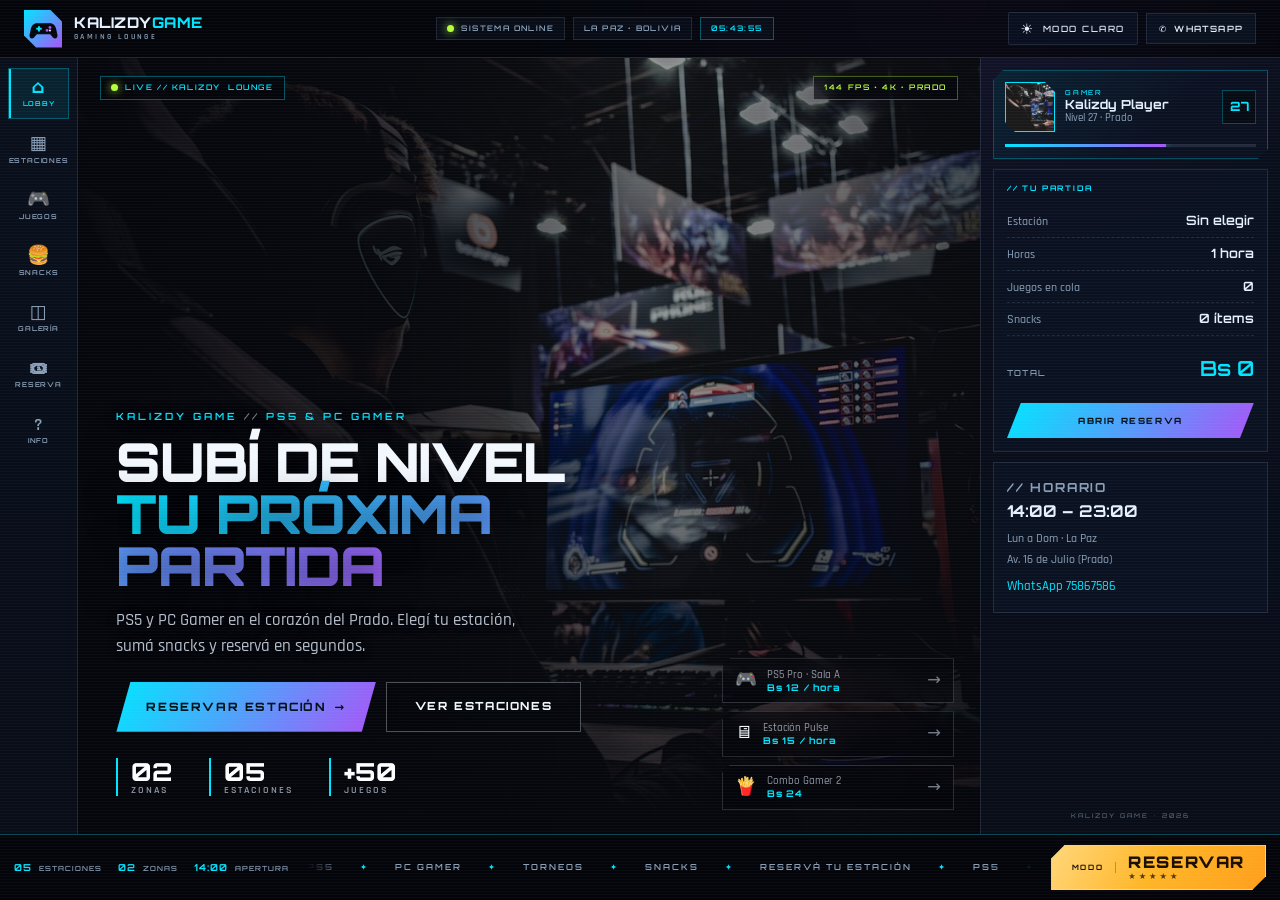
==== commit 048aafa8: "Add files via upload" ====
--- a/index.html
+++ b/index.html
@@ -5,6 +5,14 @@
   <meta name="viewport" content="width=device-width, initial-scale=1.0">
   <title>Kalizdy Game | PS5 &amp; PC Gamer</title>
   <meta name="description" content="Kalizdy Game: PS5 y PC Gamer en el Prado, La Paz. Reservá tu estación y sumá snacks.">
+  <meta name="theme-color" content="#04060c">
+  <meta name="apple-mobile-web-app-capable" content="yes">
+  <meta name="apple-mobile-web-app-status-bar-style" content="black-translucent">
+  <meta name="apple-mobile-web-app-title" content="Kalizdy Game">
+
+  <link rel="manifest" href="manifest.json">
+  <link rel="icon" type="image/png" sizes="192x192" href="icons/icon-192.png">
+  <link rel="apple-touch-icon" href="icons/icon-192.png">
 
   <link rel="preconnect" href="https://fonts.googleapis.com">
   <link rel="preconnect" href="https://fonts.gstatic.com" crossorigin>
@@ -63,6 +71,12 @@
         <span class="rail-btn__label">Estaciones</span>
       </button>
 
+      <button type="button" class="rail-btn" data-panel="juegos" aria-pressed="false">
+        <span class="rail-btn__icon" aria-hidden="true">🎮</span>
+        <span class="rail-btn__label">Juegos</span>
+        <span class="rail-btn__badge" id="railJuegoCount">0</span>
+      </button>
+
       <button type="button" class="rail-btn" data-panel="snacks" aria-pressed="false">
         <span class="rail-btn__icon" aria-hidden="true">🍔</span>
         <span class="rail-btn__label">Snacks</span>
@@ -170,6 +184,7 @@
         <ul class="side-order">
           <li><span>Estación</span><strong id="sideEstacion">Sin elegir</strong></li>
           <li><span>Horas</span><strong id="sideHoras">1 hora</strong></li>
+          <li><span>Juegos en cola</span><strong id="sideJuegos">0</strong></li>
           <li><span>Snacks</span><strong id="sideSnacks">0 ítems</strong></li>
           <li class="side-order__total"><span>Total</span><strong id="sideTotal">Bs 0</strong></li>
         </ul>
@@ -253,7 +268,7 @@
 
             <article class="equipo-card" data-cat="ps5">
               <div class="equipo-card__media">
-                <img src="ps5.jpg" alt="Jugadores con controles de PS5 frente a la pantalla" loading="lazy">
+                <img src="ps5.jpg" alt="Jugadores con controles de PS5 frente a la pantalla" loading="lazy" decoding="async" width="480" height="270">
                 <span class="equipo-card__tag tag--ps5">PS5</span>
                 <span class="equipo-card__lvl">LVL 01</span>
               </div>
@@ -281,7 +296,7 @@
 
             <article class="equipo-card" data-cat="ps5">
               <div class="equipo-card__media">
-                <img src="ps5-setup.jpg" alt="Consola PS5 y monitor con Warzone" loading="lazy">
+                <img src="ps5-setup.jpg" alt="Consola PS5 y monitor con Warzone" loading="lazy" decoding="async" width="480" height="270">
                 <span class="equipo-card__tag tag--ps5">PS5</span>
                 <span class="equipo-card__lvl">LVL 02</span>
               </div>
@@ -309,7 +324,7 @@
 
             <article class="equipo-card" data-cat="pc">
               <div class="equipo-card__media">
-                <img src="pc.jpg" alt="Setup de PC Gamer con dos monitores y RGB" loading="lazy">
+                <img src="pc.jpg" alt="Setup de PC Gamer con dos monitores y RGB" loading="lazy" decoding="async" width="480" height="270">
                 <span class="equipo-card__tag tag--pc">PC Gamer</span>
                 <span class="equipo-card__lvl">LVL 03</span>
               </div>
@@ -337,7 +352,7 @@
 
             <article class="equipo-card" data-cat="pc">
               <div class="equipo-card__media">
-                <img src="torneos.jpg" alt="Jugadores compitiendo en PCs en red" loading="lazy">
+                <img src="torneos.jpg" alt="Jugadores compitiendo en PCs en red" loading="lazy" decoding="async" width="480" height="270">
                 <span class="equipo-card__tag tag--pc">PC Gamer</span>
                 <span class="equipo-card__lvl">LVL 04</span>
               </div>
@@ -365,7 +380,7 @@
 
             <article class="equipo-card" data-cat="pc">
               <div class="equipo-card__media">
-                <img src="hero.jpg" alt="Gamer con headset en una PC de alto rendimiento" loading="lazy">
+                <img src="hero.jpg" alt="Gamer con headset en una PC de alto rendimiento" loading="lazy" decoding="async" width="480" height="270">
                 <span class="equipo-card__tag tag--pc">PC Gamer</span>
                 <span class="equipo-card__lvl">LVL 05</span>
               </div>
@@ -396,11 +411,64 @@
       </div>
     </section>
 
+    <!-- ---------- PANEL JUEGOS ---------- -->
+    <section class="panel panel--juegos" id="panel-juegos" role="dialog" aria-modal="true" aria-labelledby="panelJuegosTitle" aria-hidden="true">
+      <header class="panel__head">
+        <div>
+          <p class="eyebrow">02 <span>//</span> Catálogo</p>
+          <h2 id="panelJuegosTitle">Elegí tu <span class="grad">juego</span></h2>
+        </div>
+        <div class="panel__head-actions">
+          <div class="cola-meta" aria-live="polite">
+            <span class="cola-meta__icon" aria-hidden="true">🕹</span>
+            <span><strong id="colaCount">0</strong> en cola</span>
+          </div>
+          <button type="button" class="panel__close" data-close-panel aria-label="Cerrar panel">×</button>
+        </div>
+      </header>
+
+      <div class="panel__body">
+        <div class="juegos-layout">
+          <div class="juegos-main">
+            <div class="panel-toolbar juegos-toolbar">
+              <div class="console-tabs" id="filtrosJuegos" role="group" aria-label="Filtrar catálogo por plataforma">
+                <button type="button" class="btn-console is-active" data-cat="all" aria-pressed="true">Todo</button>
+                <button type="button" class="btn-console" data-cat="ps5" aria-pressed="false">PS5</button>
+                <button type="button" class="btn-console" data-cat="pc" aria-pressed="false">PC Gamer</button>
+              </div>
+              <p class="juegos-count" id="juegosCount" aria-live="polite">Cargando catálogo…</p>
+            </div>
+
+            <p class="juegos-estado" id="catalogoEstado" role="status" aria-live="polite">
+              <span class="juegos-estado__spinner" aria-hidden="true"></span>
+              Cargando catálogo de juegos…
+            </p>
+
+            <div class="juegos-grid" id="catalogoJuegos" aria-busy="true"></div>
+          </div>
+
+          <aside class="cola-juegos" aria-label="Cola de juegos">
+            <p class="cola-juegos__title"><i class="status-dot" aria-hidden="true"></i> Mi cola</p>
+            <ul class="cola-juegos__list" id="colaJuegosLista">
+              <li class="cola-juegos__empty">Todavía no elegiste juegos.</li>
+            </ul>
+            <div class="cola-juegos__total">
+              <span>En cola</span>
+              <strong id="colaTotal">0 juegos</strong>
+            </div>
+            <button type="button" class="btn btn--block" id="colaReservar" data-open-panel="reserva">Reservar con mi cola</button>
+            <button type="button" class="btn btn--ghost btn--block" id="colaVaciar">Vaciar cola</button>
+            <p class="cola-juegos__nota">Los juegos están incluidos con tu estación.</p>
+          </aside>
+        </div>
+      </div>
+    </section>
+
     <!-- ---------- PANEL SNACKS ---------- -->
     <section class="panel panel--snacks" id="panel-snacks" role="dialog" aria-modal="true" aria-labelledby="panelSnacksTitle" aria-hidden="true">
       <header class="panel__head">
         <div>
-          <p class="eyebrow">02 <span>//</span> Snack Bar</p>
+          <p class="eyebrow">03 <span>//</span> Snack Bar</p>
           <h2 id="panelSnacksTitle">Combo <span class="grad">Snacks</span></h2>
         </div>
         <div class="panel__head-actions">
@@ -526,7 +594,7 @@
     <section class="panel panel--galeria" id="panel-galeria" role="dialog" aria-modal="true" aria-labelledby="panelGaleriaTitle" aria-hidden="true">
       <header class="panel__head">
         <div>
-          <p class="eyebrow">03 <span>//</span> Galería</p>
+          <p class="eyebrow">04 <span>//</span> Galería</p>
           <h2 id="panelGaleriaTitle">Conocé <span class="grad">Kalizdy Game</span></h2>
         </div>
         <div class="panel__head-actions">
@@ -542,7 +610,7 @@
           <div class="carrusel__viewport">
 
             <article class="slide is-active">
-              <img src="ps5.jpg" alt="Zona PS5 con dos jugadores y controles DualSense">
+              <img src="ps5.jpg" alt="Zona PS5 con dos jugadores y controles DualSense" loading="lazy" decoding="async" width="1200" height="675">
               <span class="slide__scan"></span>
               <div class="slide__caption">
                 <span class="slide__index">01</span>
@@ -552,7 +620,7 @@
             </article>
 
             <article class="slide">
-              <img src="ps5-setup.jpg" alt="Consola PS5 con monitor y Warzone">
+              <img src="ps5-setup.jpg" alt="Consola PS5 con monitor y Warzone" loading="lazy" decoding="async" width="1200" height="675">
               <span class="slide__scan"></span>
               <div class="slide__caption">
                 <span class="slide__index">02</span>
@@ -562,7 +630,7 @@
             </article>
 
             <article class="slide">
-              <img src="pc.jpg" alt="Setup de PC Gamer con dos monitores y luces RGB">
+              <img src="pc.jpg" alt="Setup de PC Gamer con dos monitores y luces RGB" loading="lazy" decoding="async" width="1200" height="675">
               <span class="slide__scan"></span>
               <div class="slide__caption">
                 <span class="slide__index">03</span>
@@ -572,7 +640,7 @@
             </article>
 
             <article class="slide">
-              <img src="torneos.jpg" alt="Jugadores compitiendo en una LAN">
+              <img src="torneos.jpg" alt="Jugadores compitiendo en una LAN" loading="lazy" decoding="async" width="1200" height="675">
               <span class="slide__scan"></span>
               <div class="slide__caption">
                 <span class="slide__index">04</span>
@@ -582,7 +650,7 @@
             </article>
 
             <article class="slide">
-              <img src="snacks.jpg" alt="Hamburguesas y refrescos del snack bar">
+              <img src="snacks.jpg" alt="Hamburguesas y refrescos del snack bar" loading="lazy" decoding="async" width="1200" height="675">
               <span class="slide__scan"></span>
               <div class="slide__caption">
                 <span class="slide__index">05</span>
@@ -608,7 +676,7 @@
     <section class="panel panel--reserva" id="panel-reserva" role="dialog" aria-modal="true" aria-labelledby="panelReservaTitle" aria-hidden="true">
       <header class="panel__head">
         <div>
-          <p class="eyebrow">04 <span>//</span> Reserva</p>
+          <p class="eyebrow">05 <span>//</span> Reserva</p>
           <h2 id="panelReservaTitle">Asegurá tu <span class="grad">lugar</span></h2>
         </div>
         <div class="panel__head-actions">
@@ -771,7 +839,7 @@
     <section class="panel panel--info" id="panel-info" role="dialog" aria-modal="true" aria-labelledby="panelInfoTitle" aria-hidden="true">
       <header class="panel__head">
         <div>
-          <p class="eyebrow">05 <span>//</span> Info</p>
+          <p class="eyebrow">06 <span>//</span> Info</p>
           <h2 id="panelInfoTitle">Todo sobre <span class="grad">Kalizdy</span></h2>
         </div>
         <div class="panel__head-actions">
@@ -905,7 +973,7 @@
   <!-- ================= TOAST ================= -->
   <div class="toast" id="toast" role="status" aria-live="polite"></div>
 
-  <script src="https://code.jquery.com/jquery-3.7.1.min.js"></script>
+  <script src="vendor/jquery-3.7.1.min.js"></script>
   <script src="script.js"></script>
 </body>
 </html>
--- a/styles.css
+++ b/styles.css
@@ -73,6 +73,7 @@
 body {
   margin: 0;
   min-height: 100vh;
+  min-height: 100dvh;
   font-family: var(--font-body);
   font-size: 1.02rem;
   font-weight: 500;
@@ -3229,6 +3230,378 @@
   }
 }
 
+/* ---------- Panel: juegos ---------- */
+.panel--juegos .panel__head-actions {
+  flex-wrap: wrap;
+  justify-content: flex-end;
+}
+
+.cola-meta {
+  display: flex;
+  align-items: center;
+  gap: 8px;
+  padding: 8px 12px;
+  border: 1px solid var(--border);
+  background: var(--surface);
+  font-family: var(--font-title);
+  font-size: 0.54rem;
+  letter-spacing: 1.2px;
+  text-transform: uppercase;
+  color: var(--muted);
+  white-space: nowrap;
+  clip-path: polygon(8px 0, 100% 0, 100% calc(100% - 8px), calc(100% - 8px) 100%, 0 100%, 0 8px);
+}
+
+.cola-meta strong {
+  font-size: 1rem;
+  color: var(--accent);
+}
+
+.cola-meta__icon { font-size: 1rem; line-height: 1; }
+
+.juegos-layout {
+  display: grid;
+  grid-template-columns: minmax(0, 1fr) clamp(230px, 26%, 290px);
+  gap: 16px;
+  align-items: start;
+}
+
+#filtrosJuegos { --zone-accent: var(--accent); }
+
+.juegos-main { min-width: 0; }
+
+.juegos-toolbar { margin-bottom: 14px; }
+
+.juegos-count {
+  margin: 0;
+  font-family: var(--font-title);
+  font-size: 0.52rem;
+  letter-spacing: 1.4px;
+  text-transform: uppercase;
+  color: var(--muted);
+}
+
+.juegos-estado {
+  display: flex;
+  align-items: center;
+  gap: 10px;
+  margin: 0 0 14px;
+  padding: 12px 14px;
+  border: 1px dashed var(--border);
+  background: var(--input-bg);
+  color: var(--muted);
+  font-size: 0.85rem;
+  line-height: 1.35;
+}
+
+.juegos-estado.is-error {
+  display: block;
+  border-color: color-mix(in srgb, var(--accent-3) 55%, transparent);
+  background: color-mix(in srgb, var(--accent-3) 7%, var(--input-bg));
+  color: #ff8ba0;
+}
+
+.juegos-estado.is-error strong {
+  display: block;
+  margin-bottom: 4px;
+  color: #ff6b85;
+}
+
+.juegos-estado code {
+  padding: 1px 5px;
+  border: 1px solid var(--border-soft);
+  background: var(--surface-2);
+  color: var(--text);
+  font-size: 0.78em;
+}
+
+.juegos-estado__spinner {
+  flex: 0 0 16px;
+  width: 16px;
+  height: 16px;
+  border: 2px solid var(--border-soft);
+  border-top-color: var(--accent);
+  border-radius: 50%;
+  animation: spin 0.8s linear infinite;
+}
+
+@keyframes spin {
+  to { transform: rotate(360deg); }
+}
+
+.reintentar-catalogo {
+  margin-top: 10px;
+  padding: 8px 14px;
+  font-size: 0.56rem;
+}
+
+.juegos-grid {
+  display: grid;
+  grid-template-columns: repeat(auto-fill, minmax(190px, 1fr));
+  gap: 12px;
+}
+
+.juego-card {
+  display: flex;
+  flex-direction: column;
+  border: 1px solid var(--border-soft);
+  background: linear-gradient(180deg, var(--panel-2), var(--panel));
+  transition: transform 0.25s ease, border-color 0.25s ease, box-shadow 0.25s ease;
+}
+
+.juego-card:hover {
+  transform: translateY(-4px);
+  border-color: var(--accent);
+  box-shadow: 0 0 0 1px var(--accent), 0 18px 40px rgba(0, 0, 0, 0.45);
+}
+
+.juego-card__media {
+  position: relative;
+  height: 112px;
+  overflow: hidden;
+  border-bottom: 1px solid var(--border-soft);
+}
+
+.juego-card__media::after {
+  content: "";
+  position: absolute;
+  inset: 0;
+  background: linear-gradient(180deg, rgba(4, 6, 12, 0.02) 25%, rgba(4, 6, 12, 0.62));
+  pointer-events: none;
+}
+
+.juego-card__media img {
+  width: 100%;
+  height: 100%;
+  object-fit: cover;
+  transition: transform 0.45s ease, filter 0.45s ease;
+}
+
+.juego-card:hover .juego-card__media img {
+  transform: scale(1.06);
+  filter: saturate(1.18);
+}
+
+.juego-card__tag {
+  position: absolute;
+  top: 8px;
+  left: 8px;
+  z-index: 1;
+  padding: 3px 7px;
+  border: 1px solid;
+  font-family: var(--font-title);
+  font-size: 0.46rem;
+  font-weight: 700;
+  letter-spacing: 1.2px;
+  text-transform: uppercase;
+  backdrop-filter: blur(6px);
+}
+
+.juego-card__tag--ps5 {
+  color: #9dc0ff;
+  border-color: rgba(157, 192, 255, 0.55);
+  background: rgba(23, 49, 105, 0.6);
+}
+
+.juego-card__tag--pc {
+  color: var(--accent);
+  border-color: color-mix(in srgb, var(--accent) 55%, transparent);
+  background: rgba(0, 52, 64, 0.6);
+}
+
+.juego-card__body {
+  display: flex;
+  flex: 1;
+  flex-direction: column;
+  gap: 3px;
+  padding: 10px 11px;
+}
+
+.juego-card__body h3 {
+  margin: 0;
+  font-size: 0.74rem;
+  font-weight: 700;
+  line-height: 1.2;
+}
+
+.juego-card__body p {
+  margin: 0 0 7px;
+  color: var(--muted);
+  font-size: 0.68rem;
+  line-height: 1.25;
+}
+
+.juego-card__foot { margin-top: auto; }
+
+.btn-cola-juego {
+  width: 100%;
+  padding: 7px 10px;
+  border: 1px solid color-mix(in srgb, var(--accent) 45%, transparent);
+  background: color-mix(in srgb, var(--accent) 8%, transparent);
+  color: var(--accent);
+  font-family: var(--font-title);
+  font-size: 0.5rem;
+  font-weight: 700;
+  letter-spacing: 1.2px;
+  text-transform: uppercase;
+  cursor: pointer;
+  transition: background-color 0.2s ease, color 0.2s ease, border-color 0.2s ease;
+}
+
+.btn-cola-juego:hover {
+  border-color: var(--accent);
+  background: var(--accent);
+  color: var(--accent-contrast);
+}
+
+.btn-cola-juego.is-added {
+  border-color: color-mix(in srgb, var(--lime) 55%, transparent);
+  background: color-mix(in srgb, var(--lime) 10%, transparent);
+  color: var(--lime);
+}
+
+.btn-cola-juego.is-added:hover {
+  background: var(--lime);
+  border-color: var(--lime);
+  color: var(--accent-contrast);
+}
+
+.juegos-vacio {
+  grid-column: 1 / -1;
+  margin: 0;
+  padding: 24px;
+  border: 1px dashed var(--border-soft);
+  color: var(--muted);
+  text-align: center;
+}
+
+.cola-juegos {
+  position: sticky;
+  top: 0;
+  padding: 14px;
+  border: 1px solid var(--border);
+  background:
+    linear-gradient(180deg, color-mix(in srgb, var(--accent) 5%, transparent), transparent 55%),
+    var(--surface);
+  clip-path: polygon(12px 0, 100% 0, 100% calc(100% - 12px), calc(100% - 12px) 100%, 0 100%, 0 12px);
+}
+
+.cola-juegos__title {
+  margin: 0 0 12px;
+  font-family: var(--font-title);
+  font-size: 0.56rem;
+  font-weight: 700;
+  letter-spacing: 1.8px;
+  text-transform: uppercase;
+  color: var(--accent);
+}
+
+.cola-juegos__list {
+  display: grid;
+  gap: 6px;
+  max-height: 280px;
+  margin: 0 0 12px;
+  padding: 0;
+  overflow-y: auto;
+  list-style: none;
+  scrollbar-width: thin;
+  scrollbar-color: var(--accent) transparent;
+}
+
+.cola-juegos__item {
+  display: flex;
+  align-items: center;
+  justify-content: space-between;
+  gap: 8px;
+  padding-bottom: 6px;
+  border-bottom: 1px dashed var(--border-soft);
+  font-size: 0.78rem;
+}
+
+.cola-juegos__item span {
+  color: var(--text);
+  line-height: 1.25;
+}
+
+.cola-juegos__remove {
+  display: grid;
+  place-items: center;
+  flex: 0 0 24px;
+  width: 24px;
+  height: 24px;
+  border: 1px solid var(--border-soft);
+  background: transparent;
+  color: var(--muted);
+  font-size: 0.95rem;
+  line-height: 1;
+  cursor: pointer;
+  transition: border-color 0.2s ease, color 0.2s ease, background-color 0.2s ease;
+}
+
+.cola-juegos__remove:hover {
+  border-color: var(--accent-3);
+  background: color-mix(in srgb, var(--accent-3) 12%, transparent);
+  color: var(--accent-3);
+}
+
+.cola-juegos__empty {
+  padding-bottom: 6px;
+  border-bottom: 1px dashed var(--border-soft);
+  color: var(--muted);
+  font-size: 0.76rem;
+  line-height: 1.3;
+}
+
+.cola-juegos__total {
+  display: flex;
+  align-items: baseline;
+  justify-content: space-between;
+  gap: 12px;
+  padding-top: 9px;
+  border-top: 1px solid var(--border);
+  font-family: var(--font-title);
+  font-size: 0.54rem;
+  letter-spacing: 1px;
+  text-transform: uppercase;
+  color: var(--muted);
+}
+
+.cola-juegos__total strong {
+  font-size: 1rem;
+  color: var(--accent);
+}
+
+.cola-juegos .btn {
+  margin-top: 10px;
+  padding: 10px 12px;
+  font-size: 0.54rem;
+}
+
+.cola-juegos .btn--ghost {
+  color: var(--muted);
+}
+
+.cola-juegos__nota {
+  margin: 10px 0 0;
+  color: var(--muted);
+  font-size: 0.68rem;
+  line-height: 1.3;
+}
+
+@media (max-width: 900px) {
+  .juegos-layout { grid-template-columns: 1fr; }
+  .cola-juegos { position: static; }
+  .cola-juegos__list { max-height: none; }
+}
+
+@media (max-width: 520px) {
+  .juegos-grid { grid-template-columns: repeat(2, minmax(0, 1fr)); gap: 8px; }
+  .juego-card__media { height: 88px; }
+  .juego-card__body { padding: 8px; }
+  .juego-card__body h3 { font-size: 0.68rem; }
+  .juego-card__body p { font-size: 0.62rem; }
+}
+
 /* ---------- Panel: galería ---------- */
 .panel__body--galeria {
   display: flex;
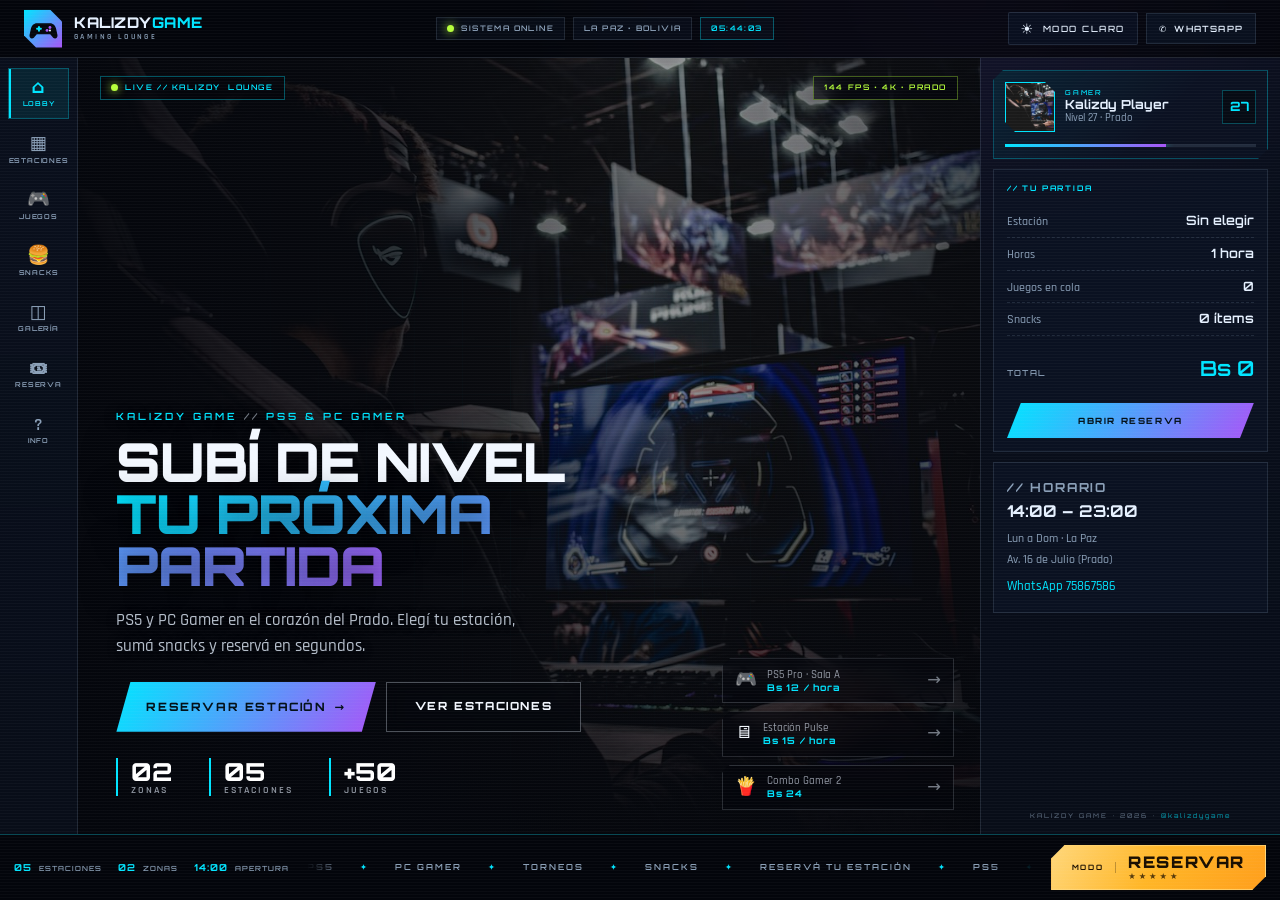
==== commit f960a69f: "Add files via upload" ====
--- a/index.html
+++ b/index.html
@@ -5,6 +5,16 @@
   <meta name="viewport" content="width=device-width, initial-scale=1.0">
   <title>Kalizdy Game | PS5 &amp; PC Gamer</title>
   <meta name="description" content="Kalizdy Game: PS5 y PC Gamer en el Prado, La Paz. Reservá tu estación y sumá snacks.">
+  <meta property="og:type" content="website">
+  <meta property="og:locale" content="es_BO">
+  <meta property="og:site_name" content="Kalizdy Game">
+  <meta property="og:title" content="Kalizdy Game | PS5 &amp; PC Gamer">
+  <meta property="og:description" content="PS5 y PC Gamer en el Prado, La Paz. Elegí tu estación, sumá snacks y reservá en segundos.">
+  <meta property="og:image" content="hero.jpg">
+  <meta name="twitter:card" content="summary_large_image">
+  <meta name="twitter:title" content="Kalizdy Game | PS5 &amp; PC Gamer">
+  <meta name="twitter:description" content="PS5 y PC Gamer en el Prado, La Paz. Elegí tu estación, sumá snacks y reservá en segundos.">
+  <meta name="twitter:image" content="hero.jpg">
   <meta name="theme-color" content="#04060c">
   <meta name="apple-mobile-web-app-capable" content="yes">
   <meta name="apple-mobile-web-app-status-bar-style" content="black-translucent">
@@ -27,7 +37,7 @@
 
     <!-- ================= TOP BAR ================= -->
     <header class="lobby-top">
-      <a class="brand lobby-brand" href="#" id="brandHome" aria-label="Kalizdy Game - Lobby">
+      <a class="brand lobby-brand" href="#" id="brandHome" aria-label="KalizdyGame Gaming Lounge — Ir al lobby">
         <span class="brand__mark" aria-hidden="true">
           <svg viewBox="0 0 48 48" width="48" height="48" role="img">
             <path d="M14 16h20c5 0 8.6 3.8 9.6 8.7l2 9.4c.9 4.2-3.4 7.2-6.6 4.2L34.4 33H13.6L9 38.3c-3.2 3-7.5 0-6.6-4.2l2-9.4C5.4 19.8 9 16 14 16Z" fill="#05070d"/>
@@ -48,11 +58,11 @@
       </div>
 
       <div class="lobby-top__actions">
-        <button type="button" class="theme-toggle lobby-theme" id="themeToggle" aria-pressed="false">
+        <button type="button" class="theme-toggle lobby-theme" id="themeToggle" aria-label="Cambiar a modo claro" aria-pressed="false">
           <span class="theme-toggle__icon" aria-hidden="true">☀</span>
           <span class="theme-toggle__label">Modo claro</span>
         </button>
-        <a class="lobby-wa" href="https://wa.me/59175867586" target="_blank" rel="noopener">
+        <a class="lobby-wa" href="https://wa.me/59175867586" target="_blank" rel="noopener" aria-label="WhatsApp 75867586">
           <span aria-hidden="true">✆</span>
           <span class="lobby-wa__text">WhatsApp</span>
         </a>
@@ -201,7 +211,7 @@
         <a href="https://wa.me/59175867586" target="_blank" rel="noopener">WhatsApp 75867586</a>
       </section>
 
-      <p class="side-footer">KALIZDY GAME · 2026</p>
+      <p class="side-footer">KALIZDY GAME · 2026 · <a href="https://www.instagram.com/kalizdygame/" target="_blank" rel="noopener">@kalizdygame</a></p>
     </aside>
 
     <!-- ================= BARRA INFERIOR ================= -->
@@ -866,8 +876,31 @@
               <article class="info-card">
                 <span>03</span>
                 <h3>Contacto</h3>
-                <p>WhatsApp 75867586<br>@kalizdygame</p>
+                <p>
+                  <a href="https://wa.me/59175867586" target="_blank" rel="noopener">WhatsApp 75867586</a><br>
+                  <a href="https://www.instagram.com/kalizdygame/" target="_blank" rel="noopener">Instagram @kalizdygame</a>
+                </p>
               </article>
+            </div>
+
+            <div class="social-links" aria-label="Redes sociales de Kalizdy Game">
+              <a class="social-link" href="https://www.instagram.com/kalizdygame/" target="_blank" rel="noopener">
+                <span class="social-link__icon" aria-hidden="true">◎</span>
+                <span class="social-link__body">
+                  <small>Instagram</small>
+                  <strong>@kalizdygame</strong>
+                </span>
+                <span class="social-link__go" aria-hidden="true">→</span>
+              </a>
+
+              <a class="social-link" href="https://wa.me/59175867586" target="_blank" rel="noopener">
+                <span class="social-link__icon" aria-hidden="true">✆</span>
+                <span class="social-link__body">
+                  <small>WhatsApp</small>
+                  <strong>75867586</strong>
+                </span>
+                <span class="social-link__go" aria-hidden="true">→</span>
+              </a>
             </div>
 
             <div class="faq">
@@ -938,35 +971,79 @@
     <div class="modal__dialog">
       <button type="button" class="modal__close" id="modalCerrar" aria-label="Cerrar">×</button>
 
-      <p class="eyebrow">// Confirmación</p>
-      <h3 id="modalTitulo">Confirmá tu reserva</h3>
-      <p class="modal__lead">Verificá el detalle antes de procesar el pago.</p>
-
-      <div class="modal__timer" id="modalTimerBox">
-        <span>Tiempo restante</span>
-        <strong id="modalTimer">00:30</strong>
-      </div>
-      <div class="modal__progress"><span id="modalProgress"></span></div>
-
-      <ul class="modal__list">
-        <li><span>Estación</span><strong id="modalEstacion">—</strong></li>
-        <li><span>Horas</span><strong id="modalHoras">—</strong></li>
-        <li><span>Precio / hora</span><strong id="modalPrecio">—</strong></li>
-        <li><span>Subtotal estación</span><strong id="modalSubtotal">—</strong></li>
-        <li><span>Total snacks</span><strong id="modalTotalSnacks">—</strong></li>
-      </ul>
-
-      <ul class="modal__snacks" id="modalSnacksLista"></ul>
-
-      <div class="modal__total">
-        <span>Total a pagar</span>
-        <strong id="modalTotal">—</strong>
-      </div>
-
-      <div class="modal__actions">
-        <button type="button" class="btn btn--ghost" id="modalCancelar">Cancelar</button>
-        <button type="button" class="btn" id="modalConfirmar">Procesar pago</button>
-      </div>
+      <div class="modal__vista" id="modalConfirmacion">
+        <p class="eyebrow">// Confirmación</p>
+        <h3 id="modalTitulo">Revisá tu reserva</h3>
+        <p class="modal__lead">Verificá el detalle antes de enviarla.</p>
+
+        <div class="modal__timer" id="modalTimerBox">
+          <span>Tiempo restante</span>
+          <strong id="modalTimer">00:30</strong>
+        </div>
+        <div class="modal__progress"><span id="modalProgress"></span></div>
+
+        <ul class="modal__list">
+          <li><span>Estación</span><strong id="modalEstacion">—</strong></li>
+          <li><span>Fecha</span><strong id="modalFecha">—</strong></li>
+          <li><span>Hora</span><strong id="modalHora">—</strong></li>
+          <li><span>Personas</span><strong id="modalPersonas">—</strong></li>
+          <li><span>Horas</span><strong id="modalHoras">—</strong></li>
+          <li><span>Precio / hora</span><strong id="modalPrecio">—</strong></li>
+          <li><span>Subtotal estación</span><strong id="modalSubtotal">—</strong></li>
+          <li><span>Total snacks</span><strong id="modalTotalSnacks">—</strong></li>
+        </ul>
+
+        <ul class="modal__snacks" id="modalSnacksLista"></ul>
+
+        <div class="modal__total">
+          <span>Total</span>
+          <strong id="modalTotal">—</strong>
+        </div>
+
+        <div class="modal__actions">
+          <button type="button" class="btn btn--ghost" id="modalCancelar">Cancelar</button>
+          <button type="button" class="btn" id="modalConfirmar">Enviar reserva</button>
+        </div>
+      </div>
+
+      <section class="modal__vista modal__enviado" id="modalEnviado" aria-live="polite" hidden>
+        <p class="eyebrow">// Simulación</p>
+        <div class="modal__check" aria-hidden="true">✓</div>
+        <h3 id="modalEnvioTitulo" tabindex="-1">Reserva enviada</h3>
+        <p class="modal__lead">
+          Listo, <strong id="envioNombre">—</strong>. Tu reserva quedó registrada.
+        </p>
+
+        <p class="modal__estado">
+          <i class="status-dot" aria-hidden="true"></i>
+          <span id="envioEstado">Enviado ahora</span>
+        </p>
+
+        <div class="modal__code">
+          <span>Código de reserva</span>
+          <strong id="envioCodigo">—</strong>
+        </div>
+
+        <ul class="modal__list">
+          <li><span>Estación</span><strong id="envioEstacion">—</strong></li>
+          <li><span>Fecha</span><strong id="envioFecha">—</strong></li>
+          <li><span>Hora</span><strong id="envioHora">—</strong></li>
+          <li><span>Personas</span><strong id="envioPersonas">—</strong></li>
+          <li><span>Horas</span><strong id="envioHoras">—</strong></li>
+          <li><span>Snacks</span><strong id="envioSnacks">—</strong></li>
+          <li class="modal__list-total"><span>Total</span><strong id="envioTotal">—</strong></li>
+        </ul>
+
+        <div class="modal__actions">
+          <button type="button" class="btn btn--ghost" id="envioNueva">Nueva reserva</button>
+          <button type="button" class="btn" id="envioCerrar">Listo</button>
+        </div>
+
+        <p class="modal__nota">
+          Simulación local: la reserva se muestra como enviada, pero no se envió
+          a ningún servidor ni se realizó un cobro real.
+        </p>
+      </section>
     </div>
   </div>
 
@@ -975,5 +1052,7 @@
 
   <script src="vendor/jquery-3.7.1.min.js"></script>
   <script src="script.js"></script>
+  <!-- Hidratación de estado: tema, snacks, cola y borrador de reserva -->
+  <script src="hidratacion.js"></script>
 </body>
 </html>
--- a/styles.css
+++ b/styles.css
@@ -1775,7 +1775,6 @@
   font-weight: 500;
   line-height: 1.3;
   color: var(--muted);
-  opacity: 0.8;
 }
 
 .field-error {
@@ -1870,6 +1869,7 @@
   align-items: stretch;
 }
 
+.reserva__actions .btn { min-height: 44px; }
 .reserva__actions .btn--ghost { padding: 0 18px; }
 
 /* ---------- Footer ---------- */
@@ -1923,8 +1923,11 @@
 .modal__dialog {
   position: relative;
   max-width: 560px;
+  max-height: calc(100dvh - 48px);
   margin: 6vh auto 0;
   padding: clamp(22px, 4vw, 34px);
+  overflow-y: auto;
+  overscroll-behavior: contain;
   border: 1px solid var(--accent);
   background:
     radial-gradient(80% 100% at 100% 0%, color-mix(in srgb, var(--accent-2) 12%, transparent), transparent 65%),
@@ -2095,6 +2098,112 @@
   grid-template-columns: 1fr 1fr;
   gap: 10px;
   margin-top: 20px;
+}
+
+/* ---------- Reserva simulada enviada ---------- */
+.modal__vista[hidden] {
+  display: none !important;
+}
+
+.modal__enviado {
+  text-align: center;
+}
+
+.modal__enviado .eyebrow,
+.modal__enviado h3 {
+  padding-right: 0;
+  text-align: center;
+}
+
+.modal__enviado .modal__lead strong {
+  color: var(--accent);
+}
+
+.modal__check {
+  display: grid;
+  place-items: center;
+  width: 62px;
+  height: 62px;
+  margin: 6px auto 14px;
+  border: 2px solid var(--lime);
+  border-radius: 50%;
+  color: var(--lime);
+  font-size: 1.9rem;
+  line-height: 1;
+  box-shadow: 0 0 26px color-mix(in srgb, var(--lime) 35%, transparent);
+  animation: modalPop 0.32s ease both;
+}
+
+.modal__estado {
+  display: flex;
+  align-items: center;
+  justify-content: center;
+  gap: 8px;
+  margin: 0 0 14px;
+  color: var(--lime);
+  font-family: var(--font-title);
+  font-size: 0.56rem;
+  letter-spacing: 1.4px;
+  text-transform: uppercase;
+}
+
+.modal__code {
+  display: flex;
+  align-items: center;
+  justify-content: space-between;
+  gap: 12px;
+  margin-bottom: 14px;
+  padding: 10px 12px;
+  border: 1px dashed var(--border);
+  background: var(--input-bg);
+  font-family: var(--font-title);
+  font-size: 0.52rem;
+  letter-spacing: 1.2px;
+  text-transform: uppercase;
+  color: var(--muted);
+}
+
+.modal__code strong {
+  color: var(--accent);
+  font-size: 0.7rem;
+  letter-spacing: 1.6px;
+}
+
+.modal__enviado .modal__list {
+  text-align: left;
+}
+
+.modal__list-total {
+  margin-top: 4px;
+  border-top: 1px solid var(--border);
+  border-bottom: 0 !important;
+  font-family: var(--font-title);
+  font-size: 0.66rem !important;
+  letter-spacing: 0.8px;
+  text-transform: uppercase;
+}
+
+.modal__list-total strong {
+  color: var(--lime);
+  font-size: 0.9rem;
+}
+
+.modal__nota {
+  margin: 14px 0 0;
+  color: var(--muted);
+  font-size: 0.7rem;
+  line-height: 1.4;
+}
+
+@keyframes modalPop {
+  from {
+    opacity: 0;
+    transform: scale(0.6);
+  }
+  to {
+    opacity: 1;
+    transform: scale(1);
+  }
 }
 
 /* ---------- Toast ---------- */
@@ -3765,6 +3874,97 @@
   line-height: 1.5;
 }
 
+.info-card a {
+  color: var(--accent);
+  text-decoration: none;
+}
+
+.info-card a:hover {
+  text-decoration: underline;
+}
+
+/* ---------- Redes sociales ---------- */
+.social-links {
+  display: grid;
+  grid-template-columns: repeat(2, minmax(0, 1fr));
+  gap: 10px;
+  margin-bottom: 22px;
+}
+
+.social-link {
+  display: flex;
+  align-items: center;
+  gap: 10px;
+  min-height: 58px;
+  padding: 10px 12px;
+  border: 1px solid var(--border-soft);
+  background: var(--surface);
+  color: var(--text);
+  text-decoration: none;
+  transition: border-color 0.2s ease, background-color 0.2s ease,
+    box-shadow 0.2s ease;
+}
+
+.social-link:hover {
+  border-color: var(--accent);
+  background: var(--surface-2);
+  box-shadow: 0 0 20px var(--glow);
+}
+
+.social-link:focus-visible {
+  outline: 2px solid var(--accent);
+  outline-offset: 2px;
+}
+
+.social-link__icon {
+  display: grid;
+  place-items: center;
+  flex: 0 0 auto;
+  width: 32px;
+  height: 32px;
+  border: 1px solid var(--border);
+  color: var(--accent);
+  font-size: 1rem;
+  line-height: 1;
+}
+
+.social-link__body {
+  display: flex;
+  flex-direction: column;
+  min-width: 0;
+}
+
+.social-link__body small {
+  font-family: var(--font-title);
+  font-size: 0.44rem;
+  letter-spacing: 1.6px;
+  text-transform: uppercase;
+  color: var(--muted);
+}
+
+.social-link__body strong {
+  overflow: hidden;
+  font-family: var(--font-title);
+  font-size: 0.62rem;
+  letter-spacing: 0.6px;
+  text-overflow: ellipsis;
+  white-space: nowrap;
+}
+
+.social-link__go {
+  margin-left: auto;
+  color: var(--accent);
+}
+
+.side-footer a {
+  color: var(--accent);
+  text-decoration: none;
+}
+
+.side-footer a:hover {
+  text-decoration: underline;
+}
+
 .faq {
   border-top: 1px solid var(--border-soft);
   padding-top: 16px;
@@ -4045,7 +4245,7 @@
     min-width: 0;
     padding: 9px 2px;
     border: 1px solid transparent;
-    font-size: 0.36rem;
+    font-size: 0.5rem;
     letter-spacing: 0.2px;
   }
 
@@ -4054,7 +4254,7 @@
   }
 
   .rail-btn__label {
-    font-size: 0.36rem;
+    font-size: 0.5rem;
     letter-spacing: 0.2px;
   }
 
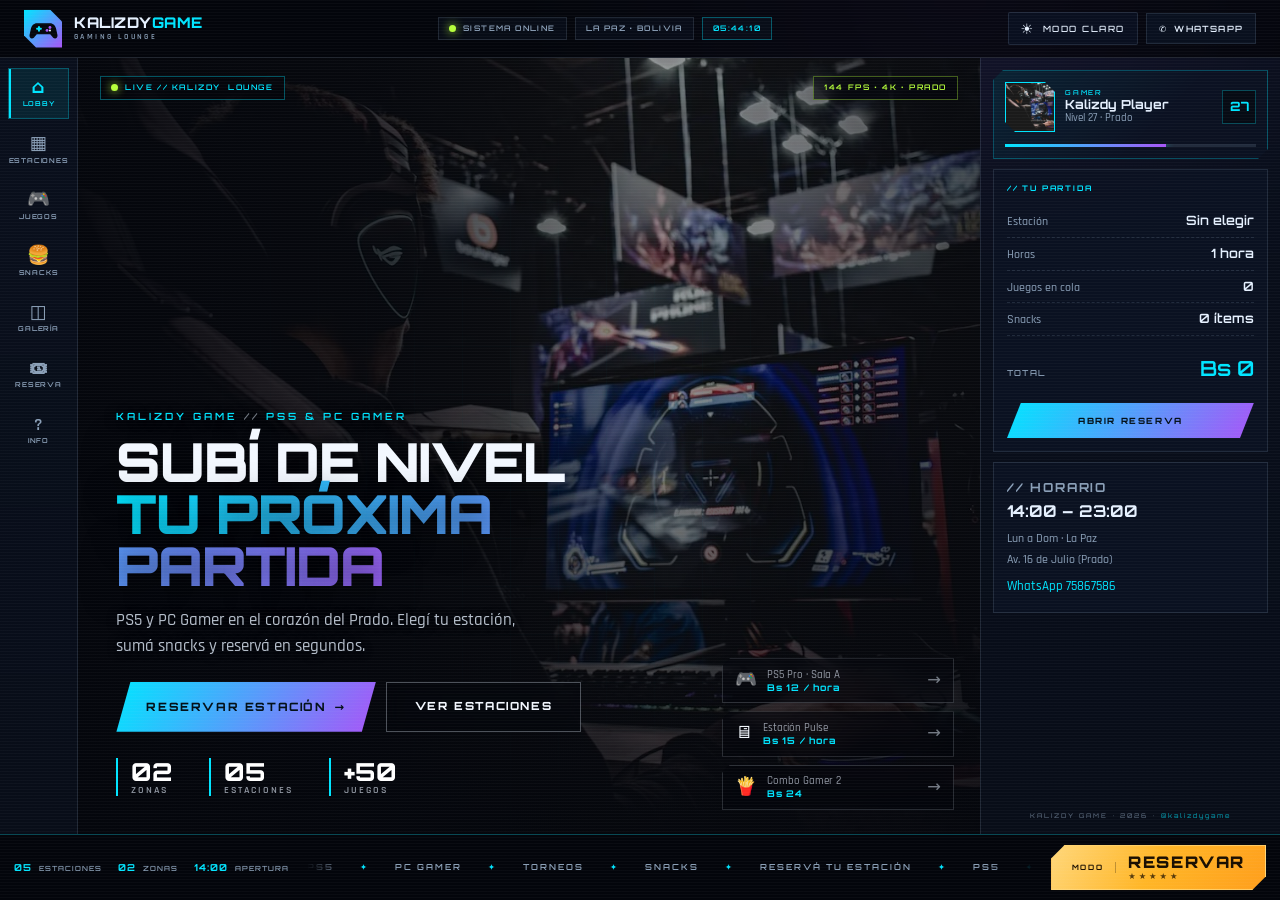
==== commit 0f528a3e: "Add files via upload" ====
--- a/index.html
+++ b/index.html
@@ -21,6 +21,7 @@
   <meta name="apple-mobile-web-app-title" content="Kalizdy Game">
 
   <link rel="manifest" href="manifest.json">
+  <link rel="preload" as="image" href="hero.webp" fetchpriority="high">
   <link rel="icon" type="image/png" sizes="192x192" href="icons/icon-192.png">
   <link rel="apple-touch-icon" href="icons/icon-192.png">
 
@@ -29,7 +30,7 @@
   <link href="https://fonts.googleapis.com/css2?family=Orbitron:wght@500;600;700;800;900&family=Rajdhani:wght@400;500;600;700&display=swap" rel="stylesheet">
 
   <!-- Estructura: index.html + styles.css + script.js -->
-  <link rel="stylesheet" href="styles.css">
+  <link rel="stylesheet" href="styles.css?v=20261132">
 </head>
 <body>
 
@@ -37,6 +38,10 @@
 
     <!-- ================= TOP BAR ================= -->
     <header class="lobby-top">
+      <button type="button" class="lobby-burger" id="menuToggle" aria-label="Abrir menú" aria-expanded="false" aria-controls="lobbyRail">
+        <span aria-hidden="true">☰</span>
+      </button>
+
       <a class="brand lobby-brand" href="#" id="brandHome" aria-label="KalizdyGame Gaming Lounge — Ir al lobby">
         <span class="brand__mark" aria-hidden="true">
           <svg viewBox="0 0 48 48" width="48" height="48" role="img">
@@ -70,7 +75,12 @@
     </header>
 
     <!-- ================= RAIL IZQUIERDO ================= -->
-    <nav class="lobby-rail" aria-label="Menú principal del lobby">
+    <nav class="lobby-rail" id="lobbyRail" aria-label="Menú principal del lobby">
+      <div class="rail-head">
+        <span class="rail-head__title">Menú</span>
+        <button type="button" class="rail-close" id="railClose" aria-label="Cerrar menú">×</button>
+      </div>
+
       <button type="button" class="rail-btn is-active" data-panel="inicio" aria-pressed="true">
         <span class="rail-btn__icon" aria-hidden="true">⌂</span>
         <span class="rail-btn__label">Lobby</span>
@@ -109,10 +119,12 @@
       </button>
     </nav>
 
+    <div class="rail-backdrop" id="railBackdrop" aria-hidden="true"></div>
+
     <!-- ================= ESCENARIO CENTRAL ================= -->
     <main class="lobby-stage" id="inicio">
       <div class="stage-bg" aria-hidden="true">
-        <img src="hero.jpg" alt="">
+        <img src="hero.webp" alt="" width="1400" height="933" fetchpriority="high" decoding="async">
         <span class="stage-bg__grid"></span>
       </div>
 
@@ -178,7 +190,7 @@
     <aside class="lobby-side" aria-label="Tu partida y datos del local">
       <section class="side-player">
         <div class="side-player__ava">
-          <img src="hero.jpg" alt="">
+          <img src="hero.webp" alt="">
         </div>
         <div class="side-player__meta">
           <small>GAMER</small>
@@ -186,7 +198,7 @@
           <span>Nivel 27 · Prado</span>
         </div>
         <span class="side-player__lvl" aria-hidden="true">27</span>
-        <div class="side-player__xp" aria-hidden="true"><span style="width: 64%"></span></div>
+        <div class="side-player__xp" aria-hidden="true"><span class="side-player__xp-fill"></span></div>
       </section>
 
       <section class="side-block">
@@ -257,7 +269,7 @@
       </header>
 
       <div class="panel__body">
-        <div id="consolas">
+        <div id="consolas" class="equipos-panel">
           <div class="panel-toolbar">
             <div class="console-tabs" role="group" aria-label="Filtrar por tipo de consola">
               <button type="button" class="btn-console is-active" data-cat="all" aria-pressed="true">Todo</button>
@@ -278,7 +290,7 @@
 
             <article class="equipo-card" data-cat="ps5">
               <div class="equipo-card__media">
-                <img src="ps5.jpg" alt="Jugadores con controles de PS5 frente a la pantalla" loading="lazy" decoding="async" width="480" height="270">
+                <img src="ps5.webp" alt="Jugadores con controles de PS5 frente a la pantalla" loading="lazy" decoding="async" width="480" height="270">
                 <span class="equipo-card__tag tag--ps5">PS5</span>
                 <span class="equipo-card__lvl">LVL 01</span>
               </div>
@@ -306,7 +318,7 @@
 
             <article class="equipo-card" data-cat="ps5">
               <div class="equipo-card__media">
-                <img src="ps5-setup.jpg" alt="Consola PS5 y monitor con Warzone" loading="lazy" decoding="async" width="480" height="270">
+                <img src="ps5-setup.webp" alt="Consola PS5 y monitor con Warzone" loading="lazy" decoding="async" width="480" height="270">
                 <span class="equipo-card__tag tag--ps5">PS5</span>
                 <span class="equipo-card__lvl">LVL 02</span>
               </div>
@@ -334,7 +346,7 @@
 
             <article class="equipo-card" data-cat="pc">
               <div class="equipo-card__media">
-                <img src="pc.jpg" alt="Setup de PC Gamer con dos monitores y RGB" loading="lazy" decoding="async" width="480" height="270">
+                <img src="pc.webp" alt="Setup de PC Gamer con dos monitores y RGB" loading="lazy" decoding="async" width="480" height="270">
                 <span class="equipo-card__tag tag--pc">PC Gamer</span>
                 <span class="equipo-card__lvl">LVL 03</span>
               </div>
@@ -362,7 +374,7 @@
 
             <article class="equipo-card" data-cat="pc">
               <div class="equipo-card__media">
-                <img src="torneos.jpg" alt="Jugadores compitiendo en PCs en red" loading="lazy" decoding="async" width="480" height="270">
+                <img src="torneos.webp" alt="Jugadores compitiendo en PCs en red" loading="lazy" decoding="async" width="480" height="270">
                 <span class="equipo-card__tag tag--pc">PC Gamer</span>
                 <span class="equipo-card__lvl">LVL 04</span>
               </div>
@@ -390,7 +402,7 @@
 
             <article class="equipo-card" data-cat="pc">
               <div class="equipo-card__media">
-                <img src="hero.jpg" alt="Gamer con headset en una PC de alto rendimiento" loading="lazy" decoding="async" width="480" height="270">
+                <img src="hero.webp" alt="Gamer con headset en una PC de alto rendimiento" loading="lazy" decoding="async" width="480" height="270">
                 <span class="equipo-card__tag tag--pc">PC Gamer</span>
                 <span class="equipo-card__lvl">LVL 05</span>
               </div>
@@ -441,7 +453,7 @@
         <div class="juegos-layout">
           <div class="juegos-main">
             <div class="panel-toolbar juegos-toolbar">
-              <div class="console-tabs" id="filtrosJuegos" role="group" aria-label="Filtrar catálogo por plataforma">
+              <div class="console-tabs juegos-filtros" id="filtrosJuegos" role="group" aria-label="Filtrar catálogo por plataforma">
                 <button type="button" class="btn-console is-active" data-cat="all" aria-pressed="true">Todo</button>
                 <button type="button" class="btn-console" data-cat="ps5" aria-pressed="false">PS5</button>
                 <button type="button" class="btn-console" data-cat="pc" aria-pressed="false">PC Gamer</button>
@@ -609,7 +621,7 @@
         </div>
         <div class="panel__head-actions">
           <div class="carrusel__meta" aria-live="polite">
-            <span id="slideActual">01</span> <i>/</i> <span id="slideTotal">05</span>
+            <span id="slideActual" class="carrusel__meta-value">01</span> <i>/</i> <span id="slideTotal">05</span>
           </div>
           <button type="button" class="panel__close" data-close-panel aria-label="Cerrar panel">×</button>
         </div>
@@ -620,7 +632,7 @@
           <div class="carrusel__viewport">
 
             <article class="slide is-active">
-              <img src="ps5.jpg" alt="Zona PS5 con dos jugadores y controles DualSense" loading="lazy" decoding="async" width="1200" height="675">
+              <img src="ps5.webp" alt="Zona PS5 con dos jugadores y controles DualSense" loading="lazy" decoding="async" width="1200" height="675">
               <span class="slide__scan"></span>
               <div class="slide__caption">
                 <span class="slide__index">01</span>
@@ -630,7 +642,7 @@
             </article>
 
             <article class="slide">
-              <img src="ps5-setup.jpg" alt="Consola PS5 con monitor y Warzone" loading="lazy" decoding="async" width="1200" height="675">
+              <img src="ps5-setup.webp" alt="Consola PS5 con monitor y Warzone" loading="lazy" decoding="async" width="1200" height="675">
               <span class="slide__scan"></span>
               <div class="slide__caption">
                 <span class="slide__index">02</span>
@@ -640,7 +652,7 @@
             </article>
 
             <article class="slide">
-              <img src="pc.jpg" alt="Setup de PC Gamer con dos monitores y luces RGB" loading="lazy" decoding="async" width="1200" height="675">
+              <img src="pc.webp" alt="Setup de PC Gamer con dos monitores y luces RGB" loading="lazy" decoding="async" width="1200" height="675">
               <span class="slide__scan"></span>
               <div class="slide__caption">
                 <span class="slide__index">03</span>
@@ -650,7 +662,7 @@
             </article>
 
             <article class="slide">
-              <img src="torneos.jpg" alt="Jugadores compitiendo en una LAN" loading="lazy" decoding="async" width="1200" height="675">
+              <img src="torneos.webp" alt="Jugadores compitiendo en una LAN" loading="lazy" decoding="async" width="1200" height="675">
               <span class="slide__scan"></span>
               <div class="slide__caption">
                 <span class="slide__index">04</span>
@@ -660,7 +672,7 @@
             </article>
 
             <article class="slide">
-              <img src="snacks.jpg" alt="Hamburguesas y refrescos del snack bar" loading="lazy" decoding="async" width="1200" height="675">
+              <img src="snacks.webp" alt="Hamburguesas y refrescos del snack bar" loading="lazy" decoding="async" width="1200" height="675">
               <span class="slide__scan"></span>
               <div class="slide__caption">
                 <span class="slide__index">05</span>
@@ -701,18 +713,28 @@
             <p class="eyebrow">// Check-in</p>
             <p class="reserva__lead">
               Elegí consola, fecha y hora. Te confirmamos la reserva al instante
-              y te esperamos con el setup listo.
+              y pagás directamente cuando llegás al local.
             </p>
 
             <ul class="reserva__list">
               <li><span aria-hidden="true">▸</span> Confirmación inmediata</li>
               <li><span aria-hidden="true">▸</span> Cambios gratis hasta 2 horas antes</li>
+              <li><span aria-hidden="true">▸</span> Pago en el local: efectivo, tarjeta o QR</li>
               <li><span aria-hidden="true">▸</span> Snacks y bebidas en el local</li>
             </ul>
 
             <div class="reserva__hours">
               <span>Horario</span>
               <strong>Lun a Dom · 14:00 – 23:00</strong>
+            </div>
+
+            <div class="reserva__pago">
+              <span class="reserva__pago-icon" aria-hidden="true">💵</span>
+              <span class="reserva__pago-text">
+                <small>Forma de pago</small>
+                <strong>En el local · efectivo, tarjeta o QR</strong>
+                <span>No se cobra online.</span>
+              </span>
             </div>
 
             <a class="btn btn--ghost reserva__wa" href="https://wa.me/59175867586" target="_blank" rel="noopener">
@@ -811,14 +833,15 @@
                 <li><span>Fecha</span><strong id="resumenFecha">—</strong></li>
                 <li><span>Hora</span><strong id="resumenHora">—</strong></li>
                 <li><span>Personas</span><strong id="resumenPersonas">—</strong></li>
-                <li><span>Horas</span><strong id="resumenHoras">—</strong></li>
+                <li><span>Horas</span><strong id="resumenHoras">-</strong></li>
+                <li><span>Pago</span><strong>En el local</strong></li>
                 <li><span>Precio / hora</span><strong id="resumenPrecio">Bs 0</strong></li>
                 <li><span>Subtotal estación</span><strong id="resumenSubtotalEstacion">Bs 0</strong></li>
               </ul>
 
               <div class="pedido__snacks">
                 <p class="pedido__subtitle">Snacks</p>
-                <ul id="resumenSnacksLista">
+                <ul id="resumenSnacksLista" class="resumen-snacks">
                   <li class="pedido__empty">Sin snacks seleccionados.</li>
                 </ul>
                 <div class="pedido__line">
@@ -945,6 +968,16 @@
                   <p>Cada estación admite hasta 6 personas. Las salas PS5 incluyen dos controles DualSense.</p>
                 </div>
               </div>
+
+              <div class="faq-item">
+                <button type="button" class="faq-q" aria-expanded="false">
+                  ¿Cómo se paga la reserva?
+                  <span class="faq-q__sign" aria-hidden="true">+</span>
+                </button>
+                <div class="faq-a">
+                  <p>No se cobra online. El pago se realiza en el local en efectivo, tarjeta o QR al llegar.</p>
+                </div>
+              </div>
             </div>
           </div>
 
@@ -954,7 +987,7 @@
             <ol class="info-steps">
               <li><b>01</b><span>Elegí estación y horas en la calculadora.</span></li>
               <li><b>02</b><span>Sumá combos y snacks a tu pedido.</span></li>
-              <li><b>03</b><span>Confirmá y enviá la reserva por WhatsApp.</span></li>
+              <li><b>03</b><span>Enviá la reserva y pagá en el local.</span></li>
             </ol>
 
             <button type="button" class="btn btn--block" data-open-panel="reserva">Ir a reservar</button>
@@ -974,7 +1007,7 @@
       <div class="modal__vista" id="modalConfirmacion">
         <p class="eyebrow">// Confirmación</p>
         <h3 id="modalTitulo">Revisá tu reserva</h3>
-        <p class="modal__lead">Verificá el detalle antes de enviarla.</p>
+        <p class="modal__lead">Verificá el detalle antes de enviarla. El pago se realiza en el local.</p>
 
         <div class="modal__timer" id="modalTimerBox">
           <span>Tiempo restante</span>
@@ -988,6 +1021,7 @@
           <li><span>Hora</span><strong id="modalHora">—</strong></li>
           <li><span>Personas</span><strong id="modalPersonas">—</strong></li>
           <li><span>Horas</span><strong id="modalHoras">—</strong></li>
+          <li><span>Pago</span><strong>En el local</strong></li>
           <li><span>Precio / hora</span><strong id="modalPrecio">—</strong></li>
           <li><span>Subtotal estación</span><strong id="modalSubtotal">—</strong></li>
           <li><span>Total snacks</span><strong id="modalTotalSnacks">—</strong></li>
@@ -996,7 +1030,7 @@
         <ul class="modal__snacks" id="modalSnacksLista"></ul>
 
         <div class="modal__total">
-          <span>Total</span>
+          <span>Total a pagar en el local</span>
           <strong id="modalTotal">—</strong>
         </div>
 
@@ -1031,6 +1065,7 @@
           <li><span>Personas</span><strong id="envioPersonas">—</strong></li>
           <li><span>Horas</span><strong id="envioHoras">—</strong></li>
           <li><span>Snacks</span><strong id="envioSnacks">—</strong></li>
+          <li><span>Pago</span><strong>En el local</strong></li>
           <li class="modal__list-total"><span>Total</span><strong id="envioTotal">—</strong></li>
         </ul>
 
@@ -1041,7 +1076,7 @@
 
         <p class="modal__nota">
           Simulación local: la reserva se muestra como enviada, pero no se envió
-          a ningún servidor ni se realizó un cobro real.
+          a ningún servidor. El pago se realiza en el local en efectivo, tarjeta o QR.
         </p>
       </section>
     </div>
@@ -1051,8 +1086,9 @@
   <div class="toast" id="toast" role="status" aria-live="polite"></div>
 
   <script src="vendor/jquery-3.7.1.min.js"></script>
-  <script src="script.js"></script>
+  <script src="vendor/dompurify.min.js"></script>
+  <script src="script.js?v=20261132"></script>
   <!-- Hidratación de estado: tema, snacks, cola y borrador de reserva -->
-  <script src="hidratacion.js"></script>
+  <script src="hidratacion.js?v=20261132"></script>
 </body>
 </html>
--- a/styles.css
+++ b/styles.css
@@ -633,9 +633,9 @@
 }
 
 /* ---------- Indicador de zona ---------- */
-#consolas { --zone-accent: var(--accent); }
-#consolas.zona-ps5 { --zone-accent: #4f8cff; }
-#consolas.zona-pc { --zone-accent: var(--accent); }
+.equipos-panel { --zone-accent: var(--accent); }
+.equipos-panel.zona-ps5 { --zone-accent: #4f8cff; }
+.equipos-panel.zona-pc { --zone-accent: var(--accent); }
 
 .zona-badge {
   display: flex;
@@ -1080,10 +1080,10 @@
   font-weight: 600;
 }
 
-.pedido-lateral__empty {
-  color: var(--muted) !important;
+.pedido-lateral__list .pedido-lateral__empty {
+  color: var(--muted);
   font-size: 0.8rem;
-  border-bottom: 0 !important;
+  border-bottom: 0;
 }
 
 .pedido-lateral__total {
@@ -1241,7 +1241,7 @@
   color: var(--muted);
 }
 
-.carrusel__meta #slideActual { color: var(--accent); }
+.carrusel__meta-value { color: var(--accent); }
 .carrusel__meta i { font-style: normal; font-size: 0.9rem; opacity: 0.6; }
 
 .carrusel {
@@ -1521,6 +1521,47 @@
   font-weight: 600;
 }
 
+.reserva__pago {
+  display: flex;
+  align-items: flex-start;
+  gap: 10px;
+  margin-top: 12px;
+  padding: 11px 14px;
+  border: 1px solid var(--border-soft);
+  border-left: 2px solid var(--lime);
+  background: var(--surface-2);
+}
+
+.reserva__pago-icon {
+  flex: 0 0 auto;
+  font-size: 1.1rem;
+  line-height: 1.2;
+}
+
+.reserva__pago-text {
+  display: flex;
+  flex-direction: column;
+  gap: 1px;
+}
+
+.reserva__pago-text small {
+  font-family: var(--font-title);
+  font-size: 0.48rem;
+  letter-spacing: 2px;
+  text-transform: uppercase;
+  color: var(--lime);
+}
+
+.reserva__pago-text strong {
+  font-size: 0.86rem;
+  font-weight: 600;
+}
+
+.reserva__pago-text span {
+  color: var(--muted);
+  font-size: 0.7rem;
+}
+
 .reserva__wa {
   display: inline-flex;
   margin-top: 14px;
@@ -1594,7 +1635,7 @@
   color: var(--muted);
 }
 
-#resumenSnacksLista {
+.resumen-snacks {
   display: grid;
   gap: 5px;
   margin: 0 0 8px;
@@ -1602,15 +1643,15 @@
   list-style: none;
 }
 
-#resumenSnacksLista li {
+.resumen-snacks li {
   display: flex;
   justify-content: space-between;
   gap: 12px;
   font-size: 0.82rem;
 }
 
-#resumenSnacksLista li span { color: var(--muted); }
-#resumenSnacksLista li b { color: var(--accent); font-weight: 600; }
+.resumen-snacks li span { color: var(--muted); }
+.resumen-snacks li b { color: var(--accent); font-weight: 600; }
 
 .pedido__empty {
   color: var(--muted);
@@ -1892,8 +1933,8 @@
 
 .site-footer a:hover { border-bottom-color: var(--accent); }
 
-.site-footer__small {
-  margin-top: 10px !important;
+.site-footer .site-footer__small {
+  margin-top: 10px;
   font-size: 0.58rem;
   font-family: var(--font-title);
   letter-spacing: 1.4px;
@@ -2102,7 +2143,7 @@
 
 /* ---------- Reserva simulada enviada ---------- */
 .modal__vista[hidden] {
-  display: none !important;
+  display: none;
 }
 
 .modal__enviado {
@@ -2173,12 +2214,12 @@
   text-align: left;
 }
 
-.modal__list-total {
+.modal__list li.modal__list-total {
   margin-top: 4px;
   border-top: 1px solid var(--border);
-  border-bottom: 0 !important;
-  font-family: var(--font-title);
-  font-size: 0.66rem !important;
+  border-bottom: 0;
+  font-family: var(--font-title);
+  font-size: 0.66rem;
   letter-spacing: 0.8px;
   text-transform: uppercase;
 }
@@ -2464,6 +2505,70 @@
   color: var(--lime);
 }
 
+/* ---------- Menú móvil ---------- */
+.lobby-burger {
+  display: none;
+  align-items: center;
+  justify-content: center;
+  flex: 0 0 auto;
+  width: 34px;
+  height: 34px;
+  padding: 0;
+  border: 1px solid var(--border-soft);
+  background: var(--surface);
+  color: var(--accent);
+  font-size: 1.1rem;
+  line-height: 1;
+  cursor: pointer;
+  transition: color 0.2s ease, border-color 0.2s ease;
+}
+
+.lobby-burger:hover {
+  border-color: var(--accent);
+  color: var(--accent);
+}
+
+.lobby-burger:focus-visible {
+  outline: 2px solid var(--accent);
+  outline-offset: 2px;
+}
+
+.rail-head {
+  display: none;
+}
+
+.rail-close {
+  display: inline-grid;
+  place-items: center;
+  width: 34px;
+  height: 34px;
+  padding: 0;
+  border: 1px solid var(--border-soft);
+  background: transparent;
+  color: var(--muted);
+  font-size: 1.15rem;
+  line-height: 1;
+  cursor: pointer;
+}
+
+.rail-close:hover {
+  color: var(--accent);
+  border-color: var(--border);
+}
+
+.rail-backdrop {
+  display: none;
+  position: fixed;
+  inset: 0;
+  z-index: 115;
+  background: rgba(2, 4, 10, 0.72);
+  backdrop-filter: blur(4px);
+}
+
+body.menu-open {
+  overflow: hidden;
+}
+
 /* ---------- Rail izquierdo ---------- */
 .lobby-rail {
   grid-area: rail;
@@ -2879,6 +2984,10 @@
   box-shadow: 0 0 8px var(--accent);
 }
 
+.side-player__xp-fill {
+  width: 64%;
+}
+
 .side-block {
   padding: 13px;
   border: 1px solid var(--border-soft);
@@ -2927,15 +3036,15 @@
   text-overflow: ellipsis;
 }
 
-.side-order__total {
+.side-order li.side-order__total {
   margin-top: 6px;
-  padding-top: 10px !important;
-  border-bottom: 0 !important;
-  font-family: var(--font-title);
-}
-
-.side-order__total span {
-  font-size: 0.52rem !important;
+  padding-top: 10px;
+  border-bottom: 0;
+  font-family: var(--font-title);
+}
+
+.side-order li.side-order__total span {
+  font-size: 0.52rem;
   letter-spacing: 1.2px;
   text-transform: uppercase;
 }
@@ -3375,7 +3484,7 @@
   align-items: start;
 }
 
-#filtrosJuegos { --zone-accent: var(--accent); }
+.juegos-filtros { --zone-accent: var(--accent); }
 
 .juegos-main { min-width: 0; }
 
@@ -3810,7 +3919,7 @@
   padding-top: 8px;
 }
 
-.panel--reserva #resumenSnacksLista {
+.panel--reserva .resumen-snacks {
   gap: 3px;
 }
 
@@ -4138,13 +4247,13 @@
     font-size: 0.7rem;
   }
 
-  .lobby-side .side-order__total {
+  .lobby-side .side-order li.side-order__total {
     margin-top: 2px;
-    padding-top: 5px !important;
-  }
-
-  .lobby-side .side-order__total span {
-    font-size: 0.44rem !important;
+    padding-top: 5px;
+  }
+
+  .lobby-side .side-order li.side-order__total span {
+    font-size: 0.44rem;
   }
 
   .lobby-side .side-order__total strong {
@@ -4177,10 +4286,10 @@
 @media (max-width: 760px) {
   .lobby {
     grid-template-areas:
-      "top top"
-      "rail stage"
-      "bottom bottom";
-    grid-template-columns: 58px minmax(0, 1fr);
+      "top"
+      "stage"
+      "bottom";
+    grid-template-columns: minmax(0, 1fr);
     grid-template-rows: 52px minmax(0, 1fr) 60px;
   }
 
@@ -4189,6 +4298,14 @@
     gap: 8px;
   }
 
+  .lobby-burger {
+    display: inline-flex;
+  }
+
+  .lobby-brand {
+    margin-right: auto;
+  }
+
   .lobby-brand .brand__mark {
     width: 34px;
     height: 34px;
@@ -4228,39 +4345,82 @@
   }
 
   .lobby-rail {
+    position: fixed;
+    top: 0;
+    left: 0;
+    bottom: 0;
+    z-index: 120;
+    width: min(292px, 84vw);
     flex-direction: column;
     align-items: stretch;
-    gap: 3px;
-    padding: 7px 5px;
-    border-right: 1px solid var(--border-soft);
+    gap: 4px;
+    padding: 14px 12px;
+    border-right: 1px solid var(--border);
     border-top: 0;
+    background: linear-gradient(180deg, var(--panel), var(--bg-2));
+    box-shadow: 26px 0 70px rgba(0, 0, 0, 0.55);
     overflow-x: hidden;
     overflow-y: auto;
+    visibility: hidden;
+    transform: translateX(-105%);
+    transition: transform 0.25s ease, visibility 0.25s ease;
+  }
+
+  body.menu-open .lobby-rail {
+    visibility: visible;
+    transform: translateX(0);
+  }
+
+  body.menu-open .rail-backdrop {
+    display: block;
+  }
+
+  .rail-head {
+    display: flex;
+    align-items: center;
+    justify-content: space-between;
+    gap: 10px;
+    padding: 0 2px 10px;
+    margin-bottom: 6px;
+    border-bottom: 1px solid var(--border-soft);
+  }
+
+  .rail-head__title {
+    font-family: var(--font-title);
+    font-size: 0.62rem;
+    font-weight: 700;
+    letter-spacing: 2px;
+    text-transform: uppercase;
+    color: var(--accent);
   }
 
   .rail-btn {
     flex: 0 0 auto;
-    flex-direction: column;
-    gap: 3px;
+    flex-direction: row;
+    justify-content: flex-start;
+    gap: 12px;
     min-width: 0;
-    padding: 9px 2px;
+    padding: 12px 10px;
     border: 1px solid transparent;
-    font-size: 0.5rem;
-    letter-spacing: 0.2px;
+    font-size: 0.68rem;
+    letter-spacing: 0.8px;
+    text-align: left;
   }
 
   .rail-btn__icon {
-    font-size: 1rem;
+    width: 24px;
+    font-size: 1.1rem;
+    text-align: center;
   }
 
   .rail-btn__label {
-    font-size: 0.5rem;
-    letter-spacing: 0.2px;
+    font-size: 0.68rem;
+    letter-spacing: 0.8px;
   }
 
   .rail-btn__badge {
-    top: 3px;
-    right: 3px;
+    position: static;
+    margin-left: auto;
   }
 
   .lobby-side {
@@ -4469,6 +4629,12 @@
 
   .lobby-top {
     min-height: 46px;
+  }
+}
+
+@media (max-width: 360px) {
+  .lobby-brand .brand__text {
+    display: none;
   }
 }
 
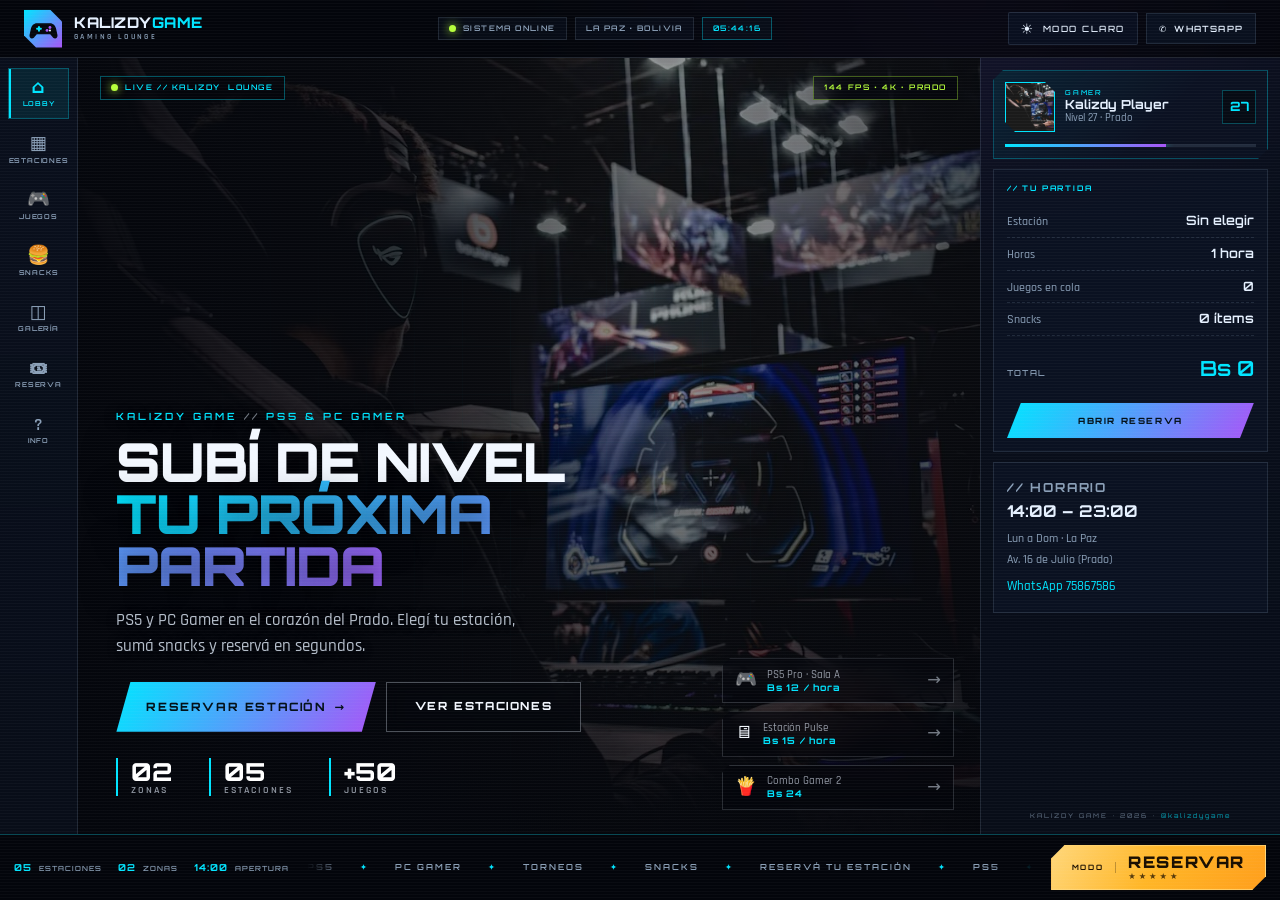
==== commit 0e79e8a3: "Add files via upload" ====
--- a/index.html
+++ b/index.html
@@ -30,7 +30,7 @@
   <link href="https://fonts.googleapis.com/css2?family=Orbitron:wght@500;600;700;800;900&family=Rajdhani:wght@400;500;600;700&display=swap" rel="stylesheet">
 
   <!-- Estructura: index.html + styles.css + script.js -->
-  <link rel="stylesheet" href="styles.css?v=20261132">
+  <link rel="stylesheet" href="styles.css?v=20261133">
 </head>
 <body>
 
@@ -1034,6 +1034,8 @@
           <strong id="modalTotal">—</strong>
         </div>
 
+        <p class="form-error" id="modalEnvioError" role="alert"></p>
+
         <div class="modal__actions">
           <button type="button" class="btn btn--ghost" id="modalCancelar">Cancelar</button>
           <button type="button" class="btn" id="modalConfirmar">Enviar reserva</button>
@@ -1065,6 +1067,7 @@
           <li><span>Personas</span><strong id="envioPersonas">—</strong></li>
           <li><span>Horas</span><strong id="envioHoras">—</strong></li>
           <li><span>Snacks</span><strong id="envioSnacks">—</strong></li>
+          <li><span>Estado</span><strong id="envioEstadoReserva">Pendiente</strong></li>
           <li><span>Pago</span><strong>En el local</strong></li>
           <li class="modal__list-total"><span>Total</span><strong id="envioTotal">—</strong></li>
         </ul>
@@ -1075,8 +1078,8 @@
         </div>
 
         <p class="modal__nota">
-          Simulación local: la reserva se muestra como enviada, pero no se envió
-          a ningún servidor. El pago se realiza en el local en efectivo, tarjeta o QR.
+          Reserva registrada en el sistema. El pago se realiza en el local en
+          efectivo, tarjeta o QR.
         </p>
       </section>
     </div>
@@ -1087,8 +1090,9 @@
 
   <script src="vendor/jquery-3.7.1.min.js"></script>
   <script src="vendor/dompurify.min.js"></script>
-  <script src="script.js?v=20261132"></script>
+  <script src="supabase.js"></script>
+  <script src="script.js?v=20261133"></script>
   <!-- Hidratación de estado: tema, snacks, cola y borrador de reserva -->
-  <script src="hidratacion.js?v=20261132"></script>
+  <script src="hidratacion.js?v=20261133"></script>
 </body>
 </html>
